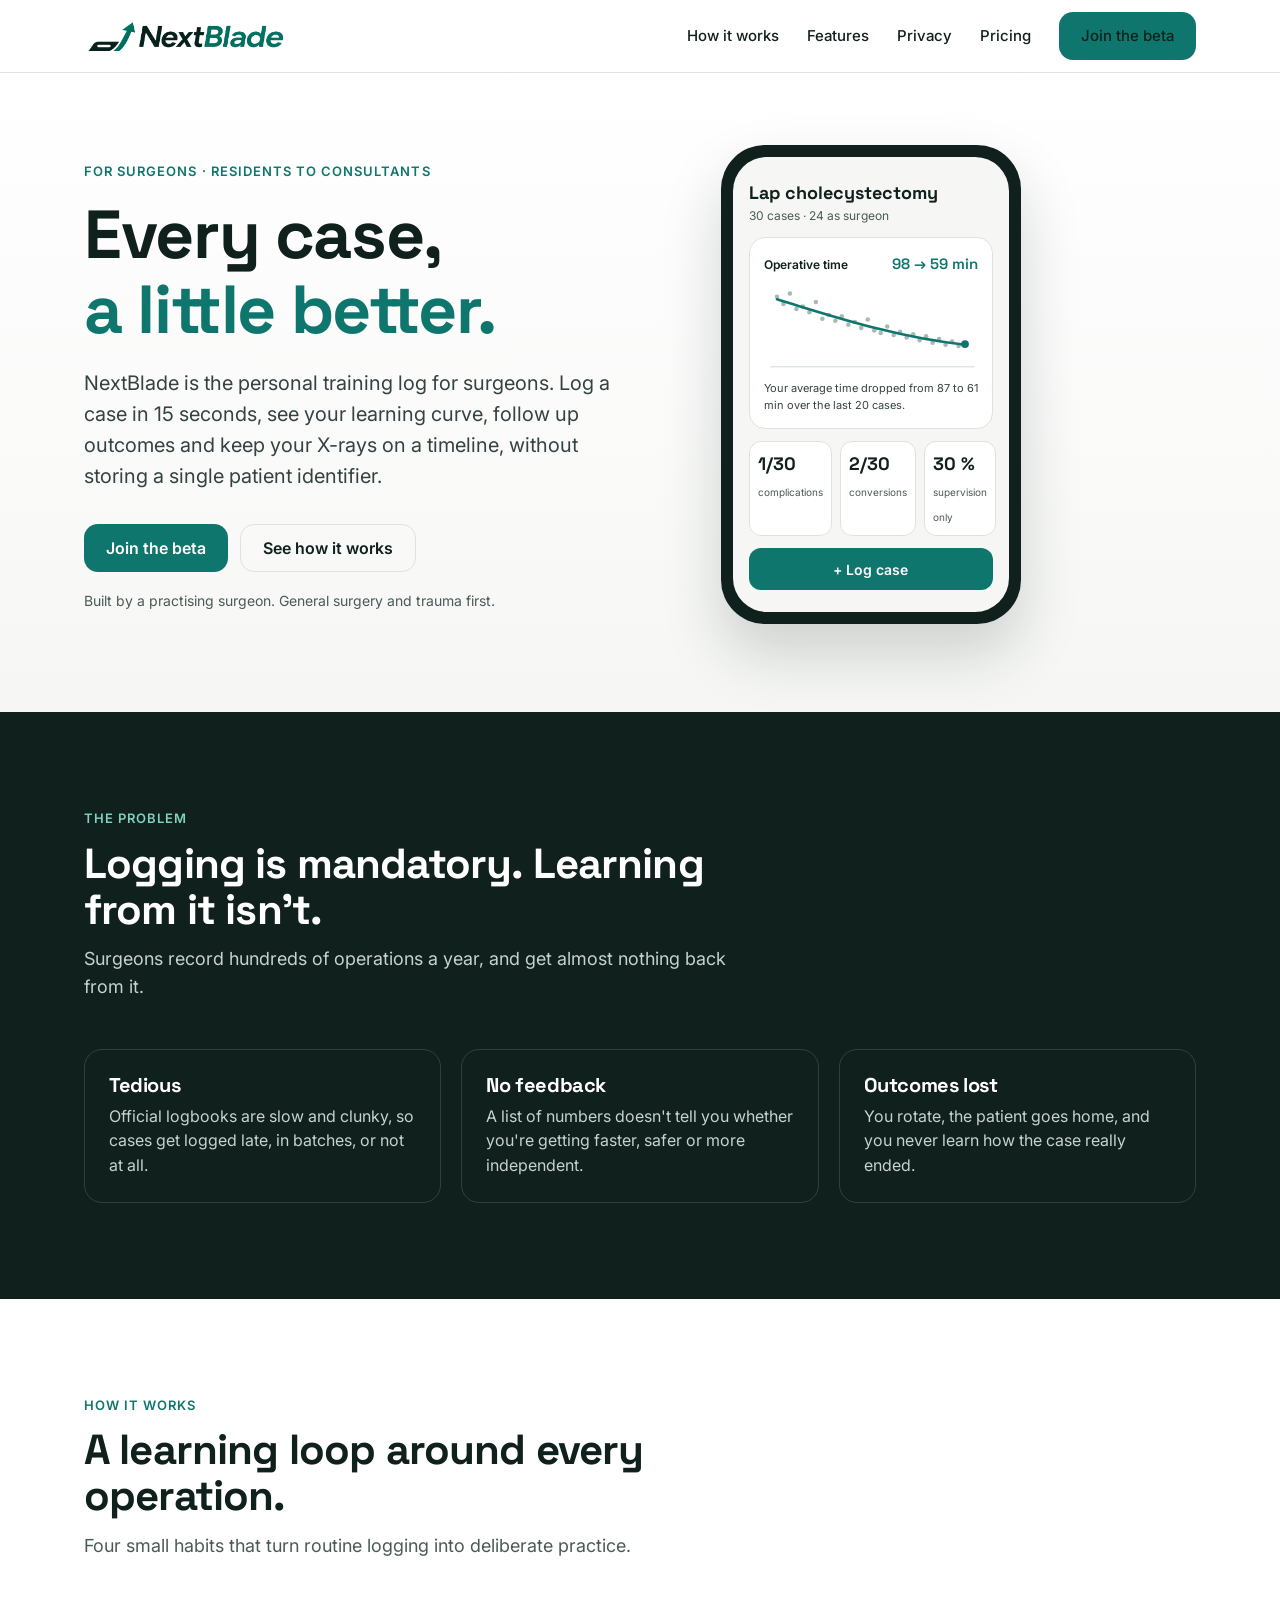
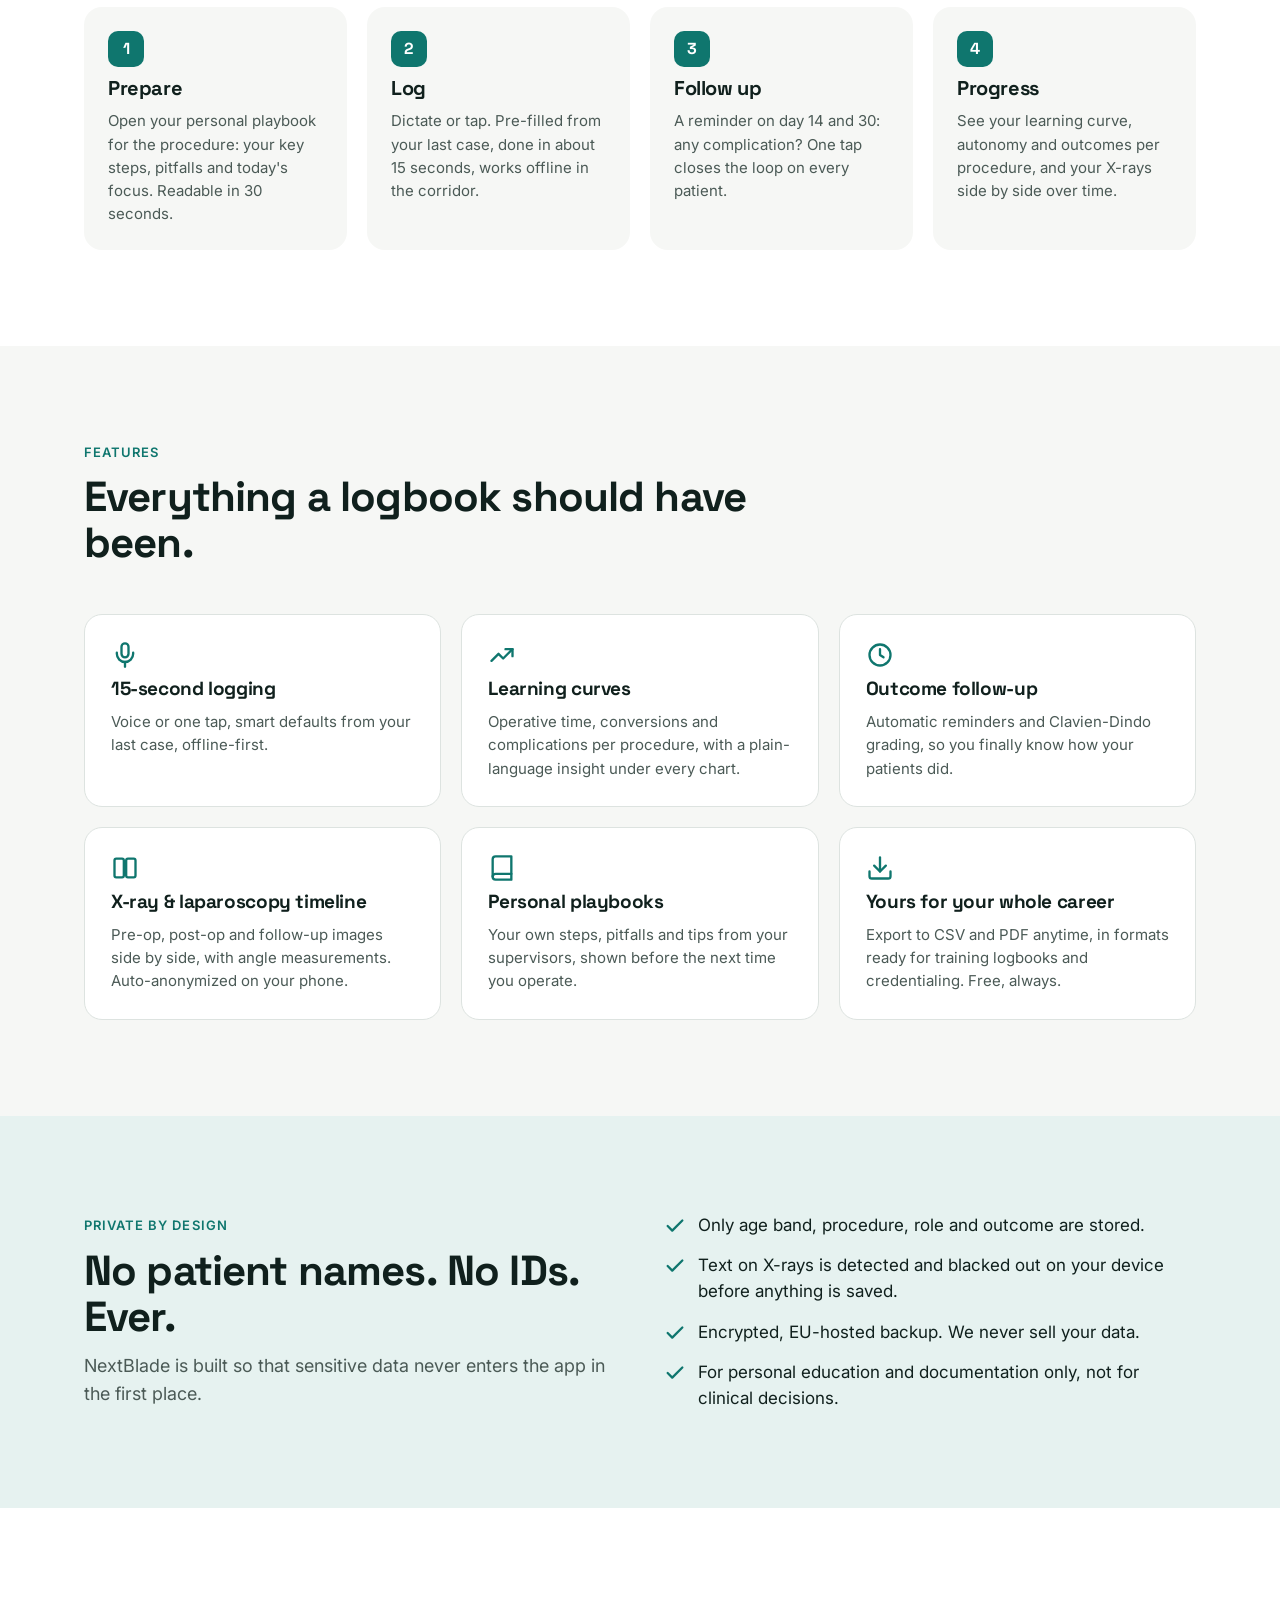
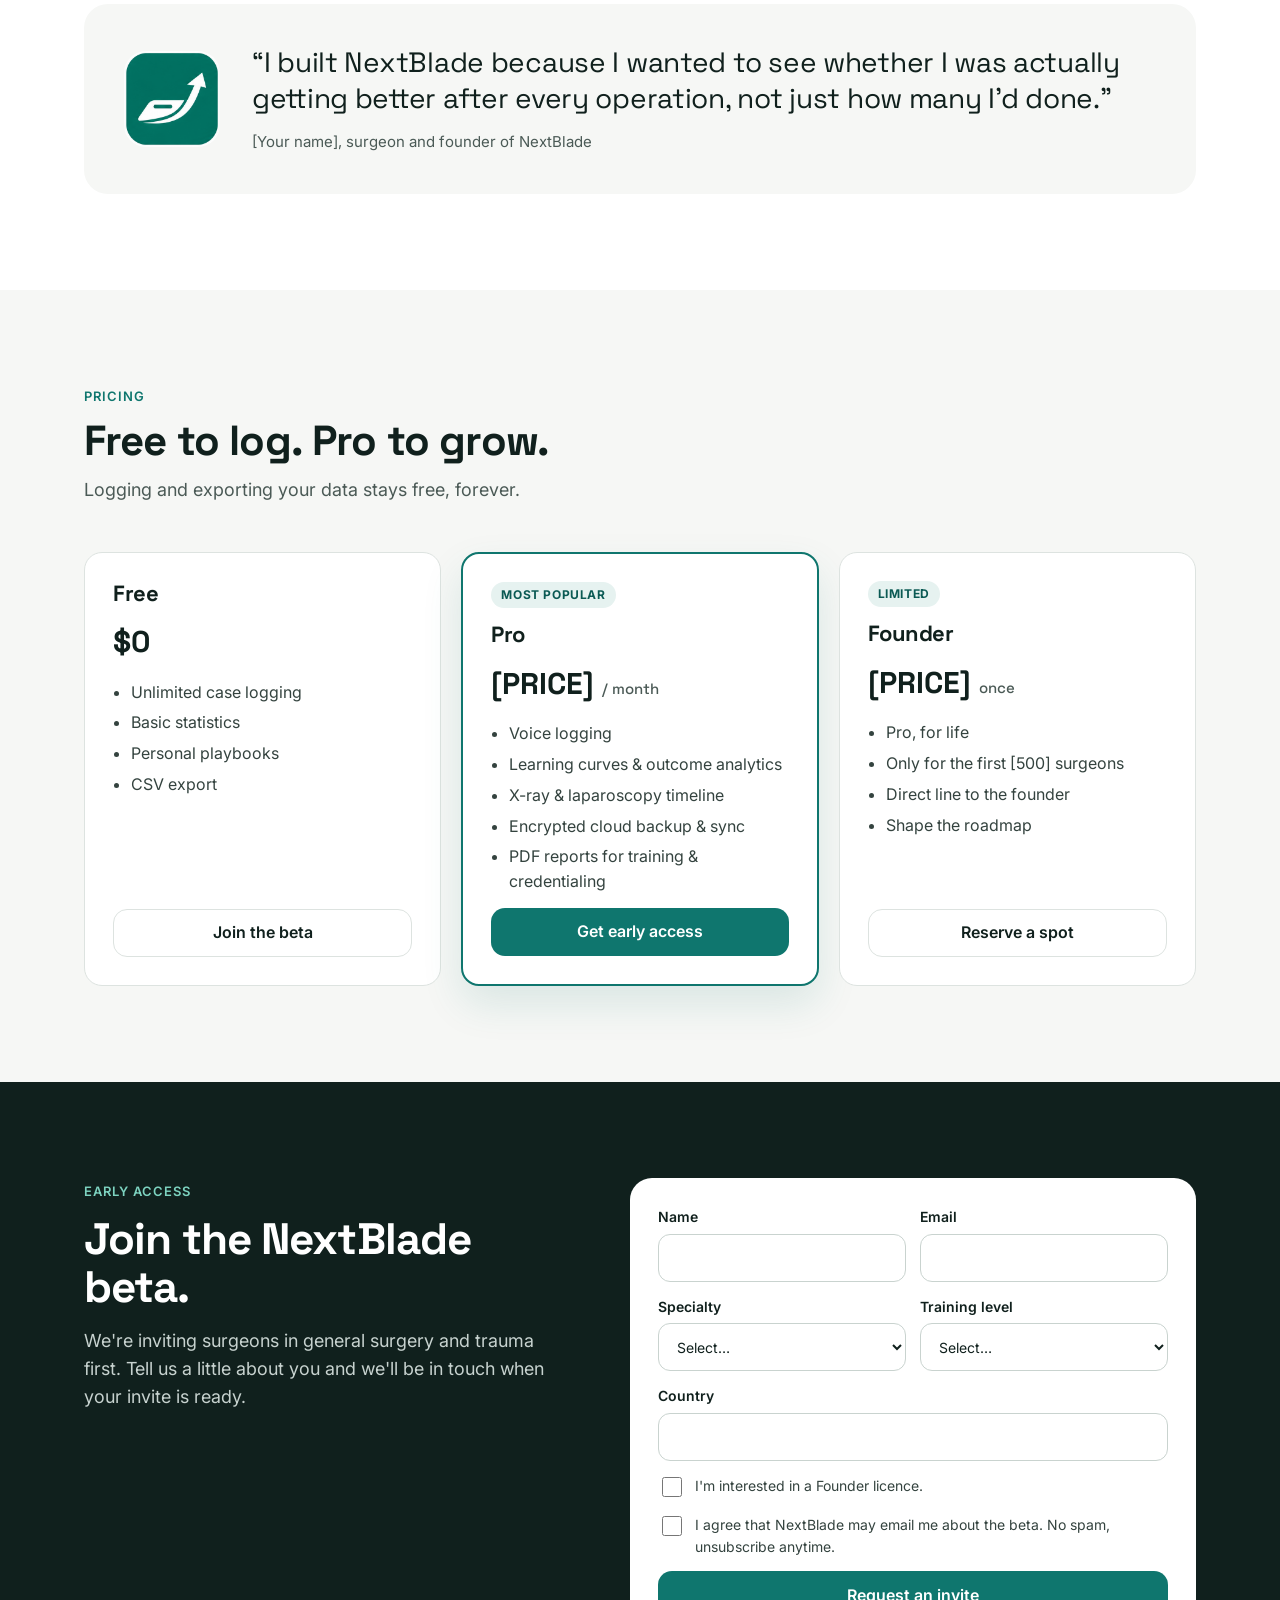
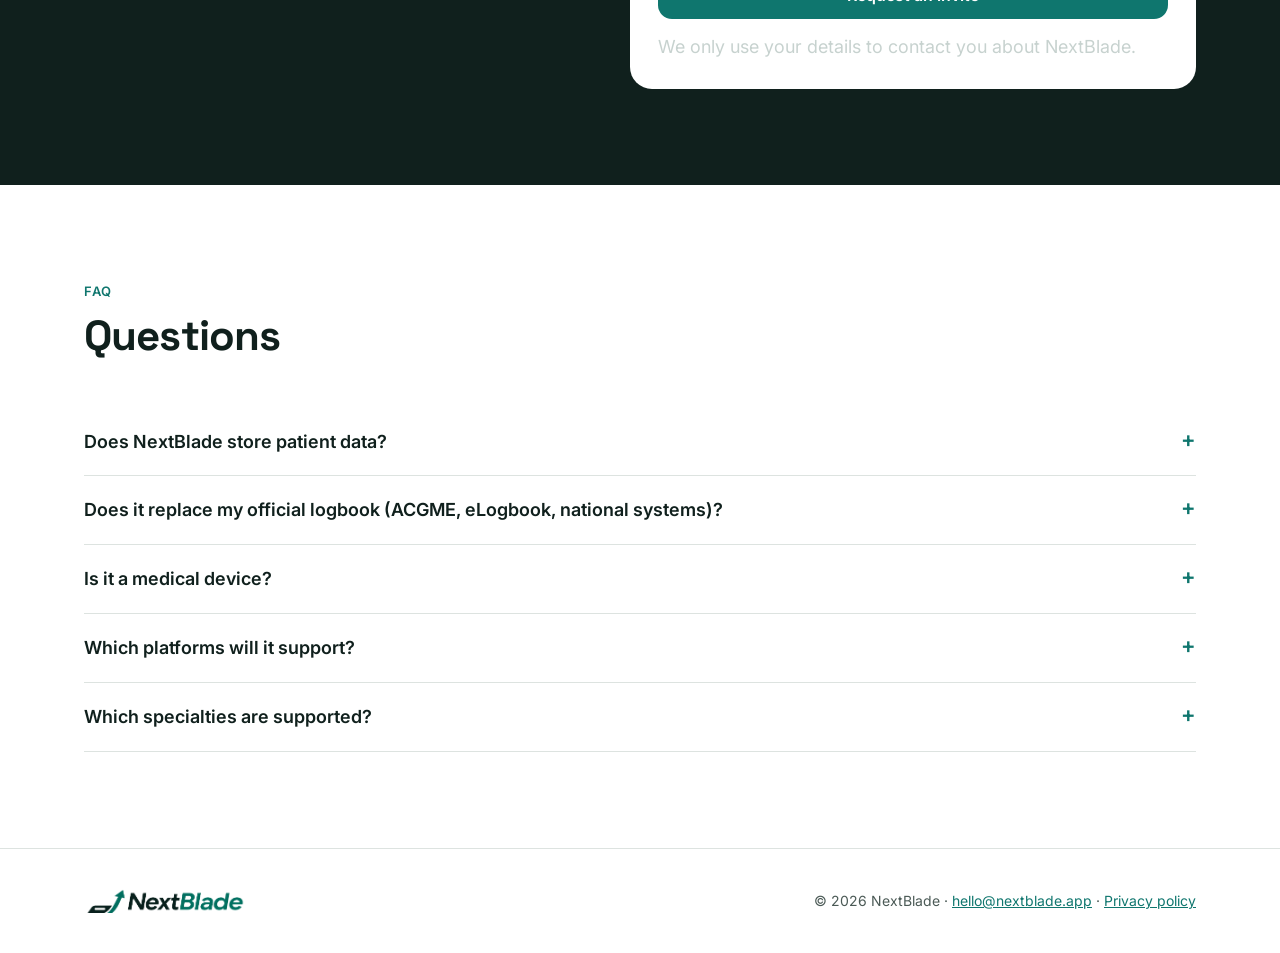
==== index.html @ 634a7862 "NextBlade website Co-Authored-By: Claude Opus 5.5 <noreply@anthropic.com> Claude-Session: https://cl" ====
<!doctype html>
<html lang="en">
<head>
<meta charset="utf-8">
<meta name="viewport" content="width=device-width, initial-scale=1">
<title>NextBlade – the personal training log for surgeons</title>
<meta name="description" content="Log a case in 15 seconds, watch your learning curve, track outcomes and X-rays. NextBlade is the personal training log for surgeons. Every case, a little better.">
<link rel="icon" type="image/png" href="assets/favicon.png">
<link rel="apple-touch-icon" href="assets/icon.png">
<meta property="og:title" content="NextBlade – every case, a little better">
<meta property="og:description" content="The personal training log for surgeons: 15-second logging, learning curves, outcomes and X-ray timelines.">
<meta property="og:image" content="assets/icon.png">
<link rel="preconnect" href="https://fonts.googleapis.com">
<link href="https://fonts.googleapis.com/css2?family=Inter:wght@400;500;600;700&family=Space+Grotesk:wght@500;600;700&display=swap" rel="stylesheet">
<style>
:root{
  --teal:#0F766E; --teal-dark:#0B5A54; --ink:#10201D; --muted:#4B5A56; --mint:#E6F2F0;
  --paper:#F6F7F5; --line:#DDE3E0; --white:#FFFFFF;
  --radius:18px; --max:1160px;
}
*{box-sizing:border-box}
html{scroll-behavior:smooth}
body{margin:0;font-family:Inter,system-ui,sans-serif;color:var(--ink);background:var(--white);line-height:1.55;-webkit-font-smoothing:antialiased}
h1,h2,h3{font-family:'Space Grotesk',Inter,sans-serif;letter-spacing:-0.02em;line-height:1.1;margin:0}
p{margin:0}
a{color:var(--teal)}a:hover{color:var(--teal-dark)}
.wrap{max-width:var(--max);margin:0 auto;padding:0 24px}
.btn{display:inline-flex;align-items:center;justify-content:center;gap:8px;min-height:48px;padding:0 22px;border-radius:14px;font-weight:600;font-size:16px;text-decoration:none;border:none;cursor:pointer;font-family:inherit}
.btn-primary{background:var(--teal);color:#fff}.btn-primary:hover{background:var(--teal-dark);color:#fff}
.btn-ghost{background:transparent;color:var(--ink);border:1.5px solid var(--line)}.btn-ghost:hover{border-color:var(--teal);color:var(--teal)}
.eyebrow{font-size:13px;font-weight:600;letter-spacing:.08em;text-transform:uppercase;color:var(--teal)}
section{padding:96px 0}
.section-head{max-width:680px;margin-bottom:48px;display:flex;flex-direction:column;gap:12px}
.section-head h2{font-size:clamp(30px,4vw,42px)}
.section-head p{font-size:18px;color:var(--muted)}

/* nav */
header{position:sticky;top:0;z-index:10;background:rgba(255,255,255,.92);backdrop-filter:blur(10px);border-bottom:1px solid var(--line)}
.nav{display:flex;align-items:center;justify-content:space-between;height:72px;gap:16px}
.nav img{height:30px;width:auto;display:block}
.nav-links{display:flex;align-items:center;gap:28px}
.nav-links a{color:var(--ink);text-decoration:none;font-weight:500;font-size:15px}
.nav-links a:hover{color:var(--teal)}
@media (max-width:820px){.nav-links a:not(.btn){display:none}}

/* hero */
.hero{padding:72px 0 88px;background:linear-gradient(180deg,var(--white),var(--paper))}
.hero-grid{display:grid;grid-template-columns:1.1fr .9fr;gap:56px;align-items:center}
.hero h1{font-size:clamp(42px,6vw,68px);margin:16px 0 20px}
.hero h1 span{color:var(--teal)}
.hero .lead{font-size:20px;color:#34433F;max-width:560px}
.hero-ctas{display:flex;gap:12px;flex-wrap:wrap;margin-top:32px}
.hero-note{margin-top:18px;font-size:14px;color:var(--muted)}
@media (max-width:900px){.hero-grid{grid-template-columns:1fr}.phone{margin:0 auto}}

.phone{width:300px;border-radius:44px;background:var(--ink);padding:12px;box-shadow:0 30px 60px rgba(16,32,29,.18)}
.screen{border-radius:34px;background:var(--paper);padding:22px 16px;display:flex;flex-direction:column;gap:12px;overflow:hidden}
.card{background:#fff;border:1px solid var(--line);border-radius:16px;padding:14px}
.screen .title{font-family:'Space Grotesk',Inter,sans-serif;font-weight:700;font-size:18px}
.screen .sub{font-size:12px;color:var(--muted)}
.kpis{display:grid;grid-template-columns:repeat(3,1fr);gap:8px}
.kpi{background:#fff;border:1px solid var(--line);border-radius:12px;padding:8px}
.kpi b{font-family:'Space Grotesk',Inter,sans-serif;font-size:18px;display:block}
.kpi span{font-size:10px;color:var(--muted)}
.fake-btn{background:var(--teal);color:#fff;border-radius:12px;height:42px;display:flex;align-items:center;justify-content:center;font-weight:600;font-size:14px}

/* problem */
.problem{background:var(--ink);color:#fff}
.problem .section-head p{color:#C7D2CF}
.problem .eyebrow{color:#7DD3C0}
.pains{display:grid;grid-template-columns:repeat(3,1fr);gap:20px}
.pain{border:1px solid rgba(255,255,255,.14);border-radius:var(--radius);padding:24px}
.pain h3{font-size:20px;margin-bottom:8px}
.pain p{color:#C7D2CF}
@media (max-width:820px){.pains{grid-template-columns:1fr}}

/* steps */
.steps{display:grid;grid-template-columns:repeat(4,1fr);gap:20px;counter-reset:step}
.step{background:var(--paper);border-radius:var(--radius);padding:24px;display:flex;flex-direction:column;gap:10px}
.step .num{width:36px;height:36px;border-radius:10px;background:var(--teal);color:#fff;display:flex;align-items:center;justify-content:center;font-weight:700;font-family:'Space Grotesk',Inter,sans-serif}
.step h3{font-size:20px}
.step p{color:var(--muted);font-size:15px}
@media (max-width:960px){.steps{grid-template-columns:repeat(2,1fr)}}
@media (max-width:560px){.steps{grid-template-columns:1fr}}

/* features */
.features{display:grid;grid-template-columns:repeat(3,1fr);gap:20px}
.feature{border:1px solid var(--line);border-radius:var(--radius);padding:26px;display:flex;flex-direction:column;gap:10px;background:#fff}
.feature svg{width:28px;height:28px}
.feature h3{font-size:19px}
.feature p{color:var(--muted);font-size:15px}
@media (max-width:960px){.features{grid-template-columns:repeat(2,1fr)}}
@media (max-width:560px){.features{grid-template-columns:1fr}}

/* privacy */
.privacy{background:var(--mint)}
.privacy-grid{display:grid;grid-template-columns:1fr 1fr;gap:48px;align-items:center}
.privacy ul{list-style:none;padding:0;margin:0;display:flex;flex-direction:column;gap:14px}
.privacy li{display:flex;gap:12px;align-items:flex-start;font-size:17px}
.privacy li svg{flex-shrink:0;margin-top:3px}
@media (max-width:820px){.privacy-grid{grid-template-columns:1fr}}

/* founder */
.founder{display:grid;grid-template-columns:auto 1fr;gap:32px;align-items:center;background:var(--paper);border-radius:24px;padding:40px}
.founder img{width:96px;height:96px;border-radius:22px}
.founder blockquote{margin:0;font-family:'Space Grotesk',Inter,sans-serif;font-size:clamp(22px,2.6vw,28px);line-height:1.3;letter-spacing:-0.01em}
.founder cite{display:block;margin-top:14px;font-style:normal;color:var(--muted);font-size:15px}
@media (max-width:640px){.founder{grid-template-columns:1fr;padding:28px}}

/* pricing */
.plans{display:grid;grid-template-columns:repeat(3,1fr);gap:20px;align-items:stretch}
.plan{border:1px solid var(--line);border-radius:var(--radius);padding:28px;display:flex;flex-direction:column;gap:14px;background:#fff}
.plan.highlight{border:2px solid var(--teal);box-shadow:0 18px 40px rgba(15,118,110,.12)}
.plan h3{font-size:22px}
.plan .price{font-family:'Space Grotesk',Inter,sans-serif;font-size:30px;font-weight:700}
.plan ul{margin:0;padding-left:18px;color:#34433F;display:flex;flex-direction:column;gap:6px;flex:1}
.badge{align-self:flex-start;background:var(--mint);color:var(--teal-dark);font-size:12px;font-weight:700;padding:4px 10px;border-radius:999px;text-transform:uppercase;letter-spacing:.05em}
@media (max-width:900px){.plans{grid-template-columns:1fr}}

/* beta form */
.beta{background:var(--ink);color:#fff}
.beta-grid{display:grid;grid-template-columns:1fr 1fr;gap:56px;align-items:start}
.beta h2{font-size:clamp(32px,4vw,44px);margin:12px 0 16px}
.beta p{color:#C7D2CF;font-size:18px}
.beta .eyebrow{color:#7DD3C0}
form{background:#fff;color:var(--ink);border-radius:22px;padding:28px;display:grid;gap:14px}
label{font-size:14px;font-weight:600;display:flex;flex-direction:column;gap:6px}
input,select{height:48px;border-radius:12px;border:1px solid #C9D3CF;padding:0 14px;font:inherit;font-weight:400;color:var(--ink);background:#fff}
input:focus,select:focus{outline:2px solid var(--teal);outline-offset:1px}
.check{flex-direction:row;align-items:flex-start;gap:10px;font-weight:400;font-size:14px;color:#34433F}
.check input{height:20px;width:20px;margin-top:2px;flex-shrink:0}
.form-row{display:grid;grid-template-columns:1fr 1fr;gap:14px}
.form-note{font-size:12px;color:var(--muted)}
.thanks{display:none;background:var(--mint);color:var(--teal-dark);border-radius:12px;padding:14px;font-weight:600}
@media (max-width:820px){.beta-grid,.form-row{grid-template-columns:1fr}}

/* faq */
details{border-bottom:1px solid var(--line);padding:20px 0}
summary{cursor:pointer;font-weight:600;font-size:18px;list-style:none;display:flex;justify-content:space-between;gap:16px}
summary::after{content:"+";color:var(--teal);font-size:22px;line-height:1}
details[open] summary::after{content:"–"}
details p{margin-top:10px;color:#34433F;max-width:760px}

footer{border-top:1px solid var(--line);padding:40px 0;font-size:14px;color:var(--muted)}
.foot{display:flex;justify-content:space-between;gap:16px;flex-wrap:wrap;align-items:center}
.foot img{height:24px;width:auto}
</style>
</head>
<body>

<header>
  <div class="wrap nav">
    <a href="#top" aria-label="NextBlade home"><img src="assets/logo-mark.png" alt="NextBlade"></a>
    <nav class="nav-links" aria-label="Main">
      <a href="#how">How it works</a>
      <a href="#features">Features</a>
      <a href="#privacy">Privacy</a>
      <a href="#pricing">Pricing</a>
      <a class="btn btn-primary" href="#beta">Join the beta</a>
    </nav>
  </div>
</header>

<main id="top">

<section class="hero">
  <div class="wrap hero-grid">
    <div>
      <span class="eyebrow">For surgeons · Residents to consultants</span>
      <h1>Every case,<br><span>a little better.</span></h1>
      <p class="lead">NextBlade is the personal training log for surgeons. Log a case in 15 seconds, see your learning curve, follow up outcomes and keep your X-rays on a timeline, without storing a single patient identifier.</p>
      <div class="hero-ctas">
        <a class="btn btn-primary" href="#beta">Join the beta</a>
        <a class="btn btn-ghost" href="#how">See how it works</a>
      </div>
      <p class="hero-note">Built by a practising surgeon. General surgery and trauma first.</p>
    </div>

    <div class="phone" role="img" aria-label="NextBlade app screen showing a learning curve for laparoscopic cholecystectomy">
      <div class="screen">
        <div>
          <div class="title">Lap cholecystectomy</div>
          <div class="sub">30 cases · 24 as surgeon</div>
        </div>
        <div class="card">
          <div style="display:flex;justify-content:space-between;align-items:baseline;font-size:12px;font-weight:600">
            <span>Operative time</span><span style="font-family:'Space Grotesk',Inter,sans-serif;color:var(--teal);font-size:15px">98 → 59 min</span>
          </div>
          <svg viewBox="0 0 330 150" width="100%" aria-hidden="true">
            <line x1="10" y1="140" x2="325" y2="140" stroke="#B9C4C0"></line>
            <g fill="#A9BAB5"><circle cx="20" cy="32" r="3.5"/><circle cx="30" cy="43" r="3.5"/><circle cx="40" cy="27" r="3.5"/><circle cx="50" cy="51" r="3.5"/><circle cx="60" cy="47" r="3.5"/><circle cx="70" cy="56" r="3.5"/><circle cx="80" cy="40" r="3.5"/><circle cx="90" cy="66" r="3.5"/><circle cx="100" cy="60" r="3.5"/><circle cx="110" cy="69" r="3.5"/><circle cx="120" cy="62" r="3.5"/><circle cx="130" cy="75" r="3.5"/><circle cx="140" cy="71" r="3.5"/><circle cx="150" cy="80" r="3.5"/><circle cx="160" cy="67" r="3.5"/><circle cx="170" cy="84" r="3.5"/><circle cx="180" cy="88" r="3.5"/><circle cx="190" cy="78" r="3.5"/><circle cx="200" cy="91" r="3.5"/><circle cx="210" cy="86" r="3.5"/><circle cx="220" cy="95" r="3.5"/><circle cx="230" cy="90" r="3.5"/><circle cx="240" cy="99" r="3.5"/><circle cx="250" cy="93" r="3.5"/><circle cx="260" cy="103" r="3.5"/><circle cx="270" cy="97" r="3.5"/><circle cx="280" cy="106" r="3.5"/><circle cx="290" cy="101" r="3.5"/><circle cx="300" cy="108" r="3.5"/></g>
            <path d="M20 36 C 100 60, 200 94, 310 106" fill="none" stroke="#0F766E" stroke-width="4" stroke-linecap="round"/>
            <circle cx="310" cy="105" r="6" fill="#0F766E"/>
          </svg>
          <div style="font-size:11px;color:#34433F">Your average time dropped from 87 to 61 min over the last 20 cases.</div>
        </div>
        <div class="kpis">
          <div class="kpi"><b>1/30</b><span>complications</span></div>
          <div class="kpi"><b>2/30</b><span>conversions</span></div>
          <div class="kpi"><b>30 %</b><span>supervision only</span></div>
        </div>
        <div class="fake-btn">+ Log case</div>
      </div>
    </div>
  </div>
</section>

<section class="problem">
  <div class="wrap">
    <div class="section-head">
      <span class="eyebrow">The problem</span>
      <h2>Logging is mandatory. Learning from it isn't.</h2>
      <p>Surgeons record hundreds of operations a year, and get almost nothing back from it.</p>
    </div>
    <div class="pains">
      <div class="pain"><h3>Tedious</h3><p>Official logbooks are slow and clunky, so cases get logged late, in batches, or not at all.</p></div>
      <div class="pain"><h3>No feedback</h3><p>A list of numbers doesn't tell you whether you're getting faster, safer or more independent.</p></div>
      <div class="pain"><h3>Outcomes lost</h3><p>You rotate, the patient goes home, and you never learn how the case really ended.</p></div>
    </div>
  </div>
</section>

<section id="how">
  <div class="wrap">
    <div class="section-head">
      <span class="eyebrow">How it works</span>
      <h2>A learning loop around every operation.</h2>
      <p>Four small habits that turn routine logging into deliberate practice.</p>
    </div>
    <div class="steps">
      <div class="step"><div class="num">1</div><h3>Prepare</h3><p>Open your personal playbook for the procedure: your key steps, pitfalls and today's focus. Readable in 30 seconds.</p></div>
      <div class="step"><div class="num">2</div><h3>Log</h3><p>Dictate or tap. Pre-filled from your last case, done in about 15 seconds, works offline in the corridor.</p></div>
      <div class="step"><div class="num">3</div><h3>Follow up</h3><p>A reminder on day 14 and 30: any complication? One tap closes the loop on every patient.</p></div>
      <div class="step"><div class="num">4</div><h3>Progress</h3><p>See your learning curve, autonomy and outcomes per procedure, and your X-rays side by side over time.</p></div>
    </div>
  </div>
</section>

<section id="features" style="background:var(--paper)">
  <div class="wrap">
    <div class="section-head">
      <span class="eyebrow">Features</span>
      <h2>Everything a logbook should have been.</h2>
    </div>
    <div class="features">
      <div class="feature">
        <svg viewBox="0 0 24 24" fill="none" stroke="#0F766E" stroke-width="2" stroke-linecap="round" stroke-linejoin="round" aria-hidden="true"><rect x="9" y="2" width="6" height="12" rx="3"/><path d="M5 10v1a7 7 0 0 0 14 0v-1"/><line x1="12" y1="18" x2="12" y2="22"/></svg>
        <h3>15-second logging</h3><p>Voice or one tap, smart defaults from your last case, offline-first.</p>
      </div>
      <div class="feature">
        <svg viewBox="0 0 24 24" fill="none" stroke="#0F766E" stroke-width="2" stroke-linecap="round" stroke-linejoin="round" aria-hidden="true"><polyline points="3 17 9 11 13 15 21 7"/><polyline points="15 7 21 7 21 13"/></svg>
        <h3>Learning curves</h3><p>Operative time, conversions and complications per procedure, with a plain-language insight under every chart.</p>
      </div>
      <div class="feature">
        <svg viewBox="0 0 24 24" fill="none" stroke="#0F766E" stroke-width="2" stroke-linecap="round" stroke-linejoin="round" aria-hidden="true"><circle cx="12" cy="12" r="9"/><polyline points="12 7 12 12 15 14"/></svg>
        <h3>Outcome follow-up</h3><p>Automatic reminders and Clavien-Dindo grading, so you finally know how your patients did.</p>
      </div>
      <div class="feature">
        <svg viewBox="0 0 24 24" fill="none" stroke="#0F766E" stroke-width="2" stroke-linecap="round" stroke-linejoin="round" aria-hidden="true"><rect x="3" y="4" width="8" height="16" rx="1.5"/><rect x="13" y="4" width="8" height="16" rx="1.5"/></svg>
        <h3>X-ray &amp; laparoscopy timeline</h3><p>Pre-op, post-op and follow-up images side by side, with angle measurements. Auto-anonymized on your phone.</p>
      </div>
      <div class="feature">
        <svg viewBox="0 0 24 24" fill="none" stroke="#0F766E" stroke-width="2" stroke-linecap="round" stroke-linejoin="round" aria-hidden="true"><path d="M4 19.5A2.5 2.5 0 0 1 6.5 17H20"/><path d="M6.5 2H20v20H6.5A2.5 2.5 0 0 1 4 19.5v-15A2.5 2.5 0 0 1 6.5 2z"/></svg>
        <h3>Personal playbooks</h3><p>Your own steps, pitfalls and tips from your supervisors, shown before the next time you operate.</p>
      </div>
      <div class="feature">
        <svg viewBox="0 0 24 24" fill="none" stroke="#0F766E" stroke-width="2" stroke-linecap="round" stroke-linejoin="round" aria-hidden="true"><path d="M21 15v4a2 2 0 0 1-2 2H5a2 2 0 0 1-2-2v-4"/><polyline points="7 10 12 15 17 10"/><line x1="12" y1="15" x2="12" y2="3"/></svg>
        <h3>Yours for your whole career</h3><p>Export to CSV and PDF anytime, in formats ready for training logbooks and credentialing. Free, always.</p>
      </div>
    </div>
  </div>
</section>

<section id="privacy" class="privacy">
  <div class="wrap privacy-grid">
    <div class="section-head" style="margin-bottom:0">
      <span class="eyebrow">Private by design</span>
      <h2>No patient names. No IDs. Ever.</h2>
      <p>NextBlade is built so that sensitive data never enters the app in the first place.</p>
    </div>
    <ul>
      <li><svg width="22" height="22" viewBox="0 0 24 24" fill="none" stroke="#0F766E" stroke-width="2.5" stroke-linecap="round" stroke-linejoin="round" aria-hidden="true"><polyline points="20 6 9 17 4 12"/></svg>Only age band, procedure, role and outcome are stored.</li>
      <li><svg width="22" height="22" viewBox="0 0 24 24" fill="none" stroke="#0F766E" stroke-width="2.5" stroke-linecap="round" stroke-linejoin="round" aria-hidden="true"><polyline points="20 6 9 17 4 12"/></svg>Text on X-rays is detected and blacked out on your device before anything is saved.</li>
      <li><svg width="22" height="22" viewBox="0 0 24 24" fill="none" stroke="#0F766E" stroke-width="2.5" stroke-linecap="round" stroke-linejoin="round" aria-hidden="true"><polyline points="20 6 9 17 4 12"/></svg>Encrypted, EU-hosted backup. We never sell your data.</li>
      <li><svg width="22" height="22" viewBox="0 0 24 24" fill="none" stroke="#0F766E" stroke-width="2.5" stroke-linecap="round" stroke-linejoin="round" aria-hidden="true"><polyline points="20 6 9 17 4 12"/></svg>For personal education and documentation only, not for clinical decisions.</li>
    </ul>
  </div>
</section>

<section>
  <div class="wrap">
    <div class="founder">
      <img src="assets/icon.png" alt="">
      <div>
        <blockquote>“I built NextBlade because I wanted to see whether I was actually getting better after every operation, not just how many I'd done.”</blockquote>
        <cite>[Your name], surgeon and founder of NextBlade</cite>
      </div>
    </div>
  </div>
</section>

<section id="pricing" style="background:var(--paper)">
  <div class="wrap">
    <div class="section-head">
      <span class="eyebrow">Pricing</span>
      <h2>Free to log. Pro to grow.</h2>
      <p>Logging and exporting your data stays free, forever.</p>
    </div>
    <div class="plans">
      <div class="plan">
        <h3>Free</h3>
        <div class="price">$0</div>
        <ul><li>Unlimited case logging</li><li>Basic statistics</li><li>Personal playbooks</li><li>CSV export</li></ul>
        <a class="btn btn-ghost" href="#beta">Join the beta</a>
      </div>
      <div class="plan highlight">
        <span class="badge">Most popular</span>
        <h3>Pro</h3>
        <div class="price">[PRICE] <span style="font-size:15px;font-weight:500;color:var(--muted)">/ month</span></div>
        <ul><li>Voice logging</li><li>Learning curves &amp; outcome analytics</li><li>X-ray &amp; laparoscopy timeline</li><li>Encrypted cloud backup &amp; sync</li><li>PDF reports for training &amp; credentialing</li></ul>
        <a class="btn btn-primary" href="#beta">Get early access</a>
      </div>
      <div class="plan">
        <span class="badge">Limited</span>
        <h3>Founder</h3>
        <div class="price">[PRICE] <span style="font-size:15px;font-weight:500;color:var(--muted)">once</span></div>
        <ul><li>Pro, for life</li><li>Only for the first [500] surgeons</li><li>Direct line to the founder</li><li>Shape the roadmap</li></ul>
        <a class="btn btn-ghost" href="#beta">Reserve a spot</a>
      </div>
    </div>
  </div>
</section>

<section id="beta" class="beta">
  <div class="wrap beta-grid">
    <div>
      <span class="eyebrow">Early access</span>
      <h2>Join the NextBlade beta.</h2>
      <p>We're inviting surgeons in general surgery and trauma first. Tell us a little about you and we'll be in touch when your invite is ready.</p>
    </div>
    <!-- Replace YOUR_FORM_ID with your Formspree (or other form service) ID -->
    <form id="beta-form" action="https://formspree.io/f/YOUR_FORM_ID" method="POST">
      <div class="form-row">
        <label>Name<input name="name" type="text" autocomplete="name" required></label>
        <label>Email<input name="email" type="email" autocomplete="email" required></label>
      </div>
      <div class="form-row">
        <label>Specialty
          <select name="specialty" required>
            <option value="">Select…</option>
            <option>General surgery</option>
            <option>Trauma / orthopaedics</option>
            <option>Other surgical specialty</option>
          </select>
        </label>
        <label>Training level
          <select name="level" required>
            <option value="">Select…</option>
            <option>Medical student</option>
            <option>Resident / trainee</option>
            <option>Fellow</option>
            <option>Consultant / attending</option>
          </select>
        </label>
      </div>
      <label>Country<input name="country" type="text" autocomplete="country-name" required></label>
      <label class="check"><input type="checkbox" name="founder" value="yes">I'm interested in a Founder licence.</label>
      <label class="check"><input type="checkbox" name="consent" required>I agree that NextBlade may email me about the beta. No spam, unsubscribe anytime.</label>
      <button class="btn btn-primary" type="submit">Request an invite</button>
      <div class="thanks" id="thanks" role="status">Thank you! You're on the list.</div>
      <p class="form-note">We only use your details to contact you about NextBlade.</p>
    </form>
  </div>
</section>

<section>
  <div class="wrap">
    <div class="section-head"><span class="eyebrow">FAQ</span><h2>Questions</h2></div>
    <details><summary>Does NextBlade store patient data?</summary><p>No. The app is designed to work without names, birth dates, record numbers or any other identifier. Images are anonymized on your phone before they are saved.</p></details>
    <details><summary>Does it replace my official logbook (ACGME, eLogbook, national systems)?</summary><p>No, it works alongside them. NextBlade is your personal training companion; you can export your cases in formats that make filling in official logbooks faster.</p></details>
    <details><summary>Is it a medical device?</summary><p>No. NextBlade is for personal education and documentation. It does not give clinical recommendations or assess images.</p></details>
    <details><summary>Which platforms will it support?</summary><p>iPhone and Android, with the beta starting on [PLATFORM / DATE].</p></details>
    <details><summary>Which specialties are supported?</summary><p>General surgery and trauma/orthopaedics first, with more specialties added based on demand.</p></details>
  </div>
</section>

</main>

<footer>
  <div class="wrap foot">
    <img src="assets/logo-mark.png" alt="NextBlade">
    <span>© 2026 NextBlade · <a href="mailto:hello@nextblade.app">hello@nextblade.app</a> · <a href="#">Privacy policy</a></span>
  </div>
</footer>

<script>
  // Show a thank-you message when the form service accepts the submission (Formspree supports AJAX).
  (function () {
    var form = document.getElementById('beta-form');
    if (!form) return;
    form.addEventListener('submit', function (e) {
      if (form.action.indexOf('YOUR_FORM_ID') !== -1) { e.preventDefault(); document.getElementById('thanks').style.display = 'block'; return; }
      e.preventDefault();
      fetch(form.action, { method: 'POST', body: new FormData(form), headers: { 'Accept': 'application/json' } })
        .then(function (r) { if (r.ok) { form.reset(); document.getElementById('thanks').style.display = 'block'; } else { alert('Something went wrong. Please email hello@nextblade.app'); } })
        .catch(function () { alert('Something went wrong. Please email hello@nextblade.app'); });
    });
  })();
</script>
</body>
</html>
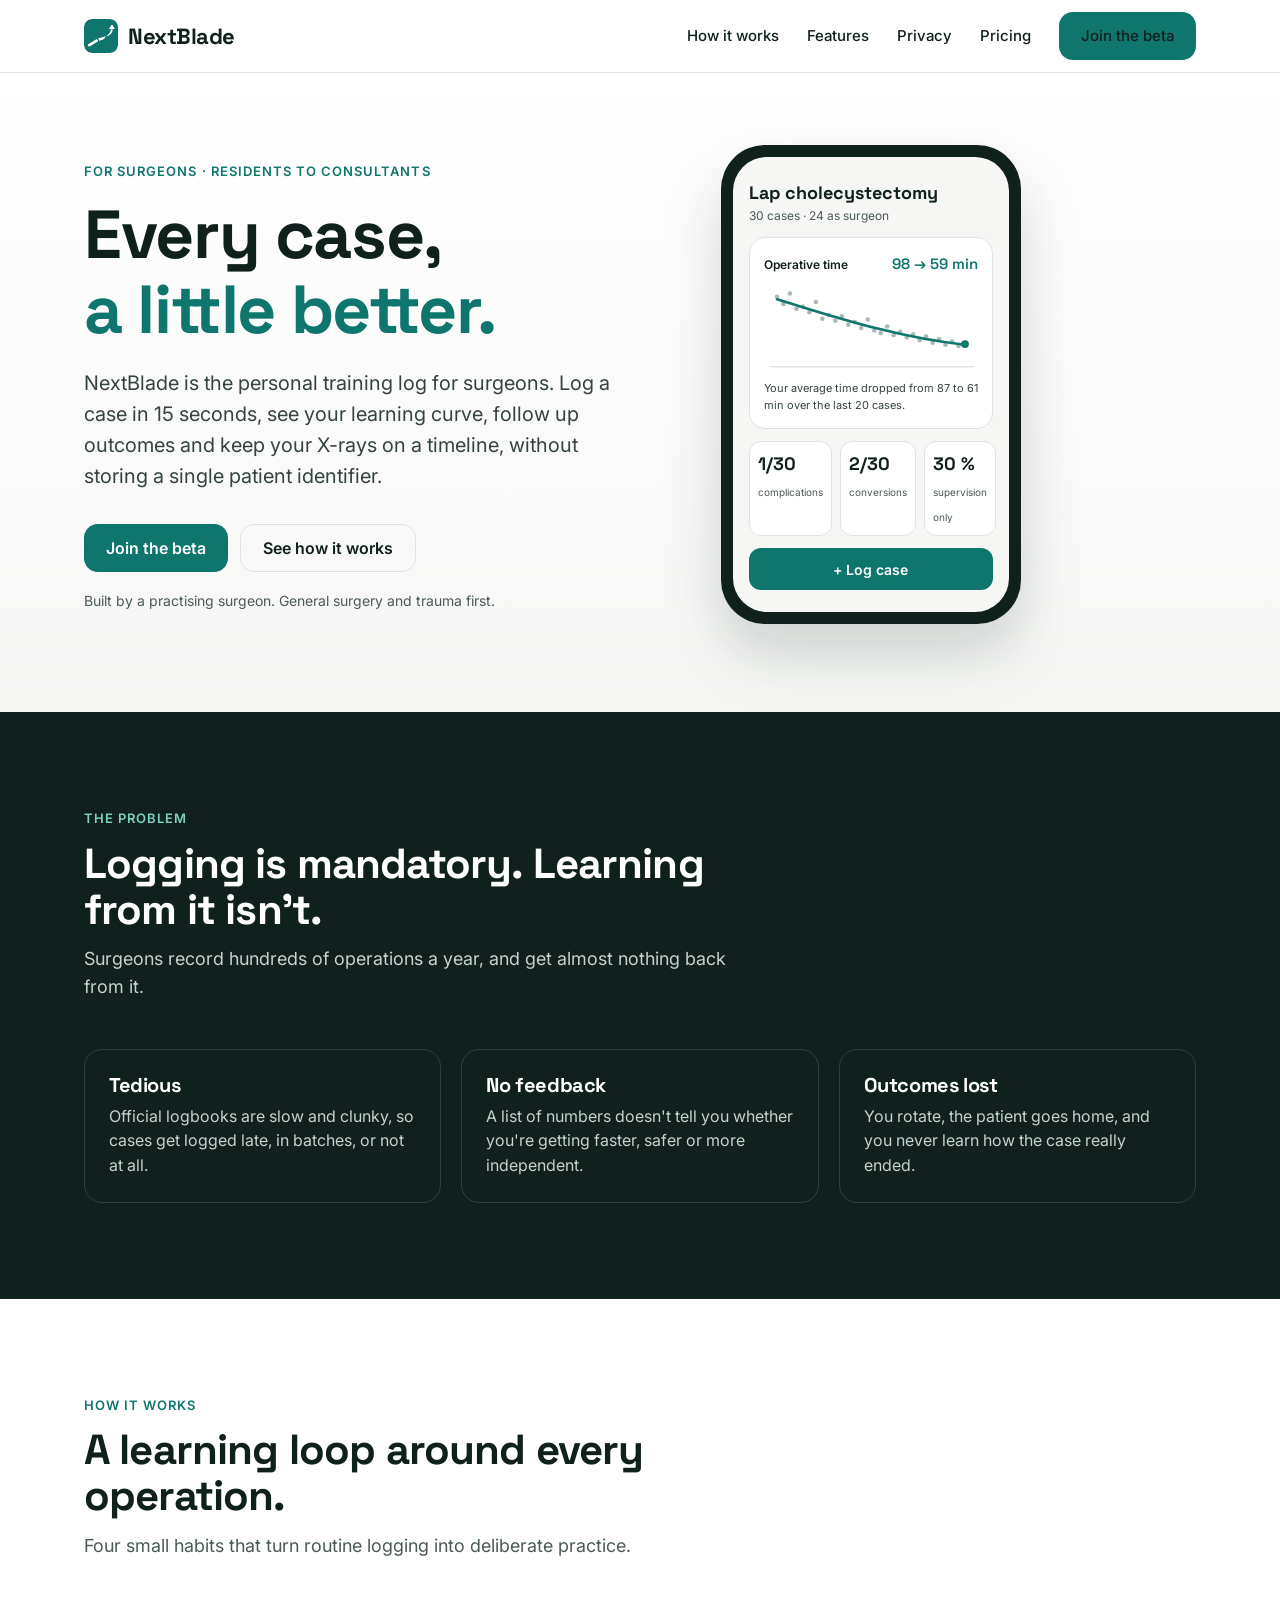
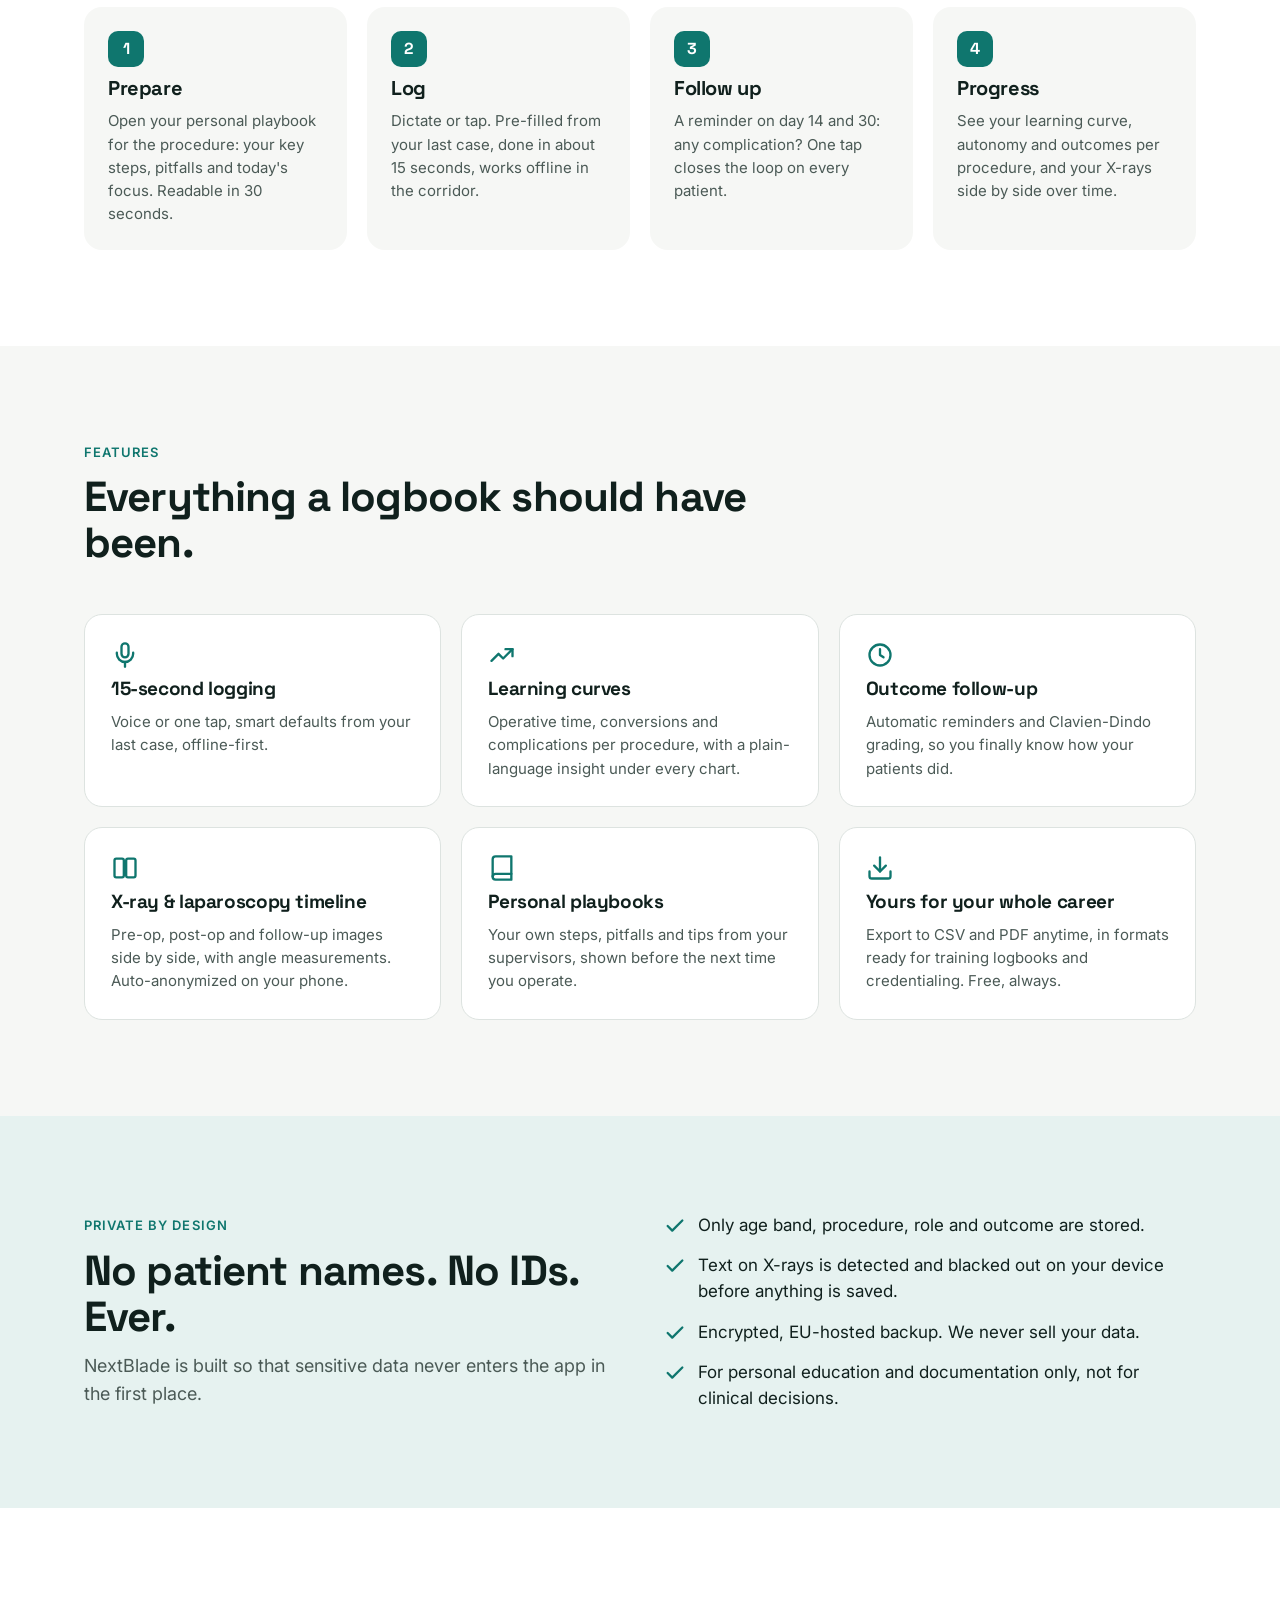
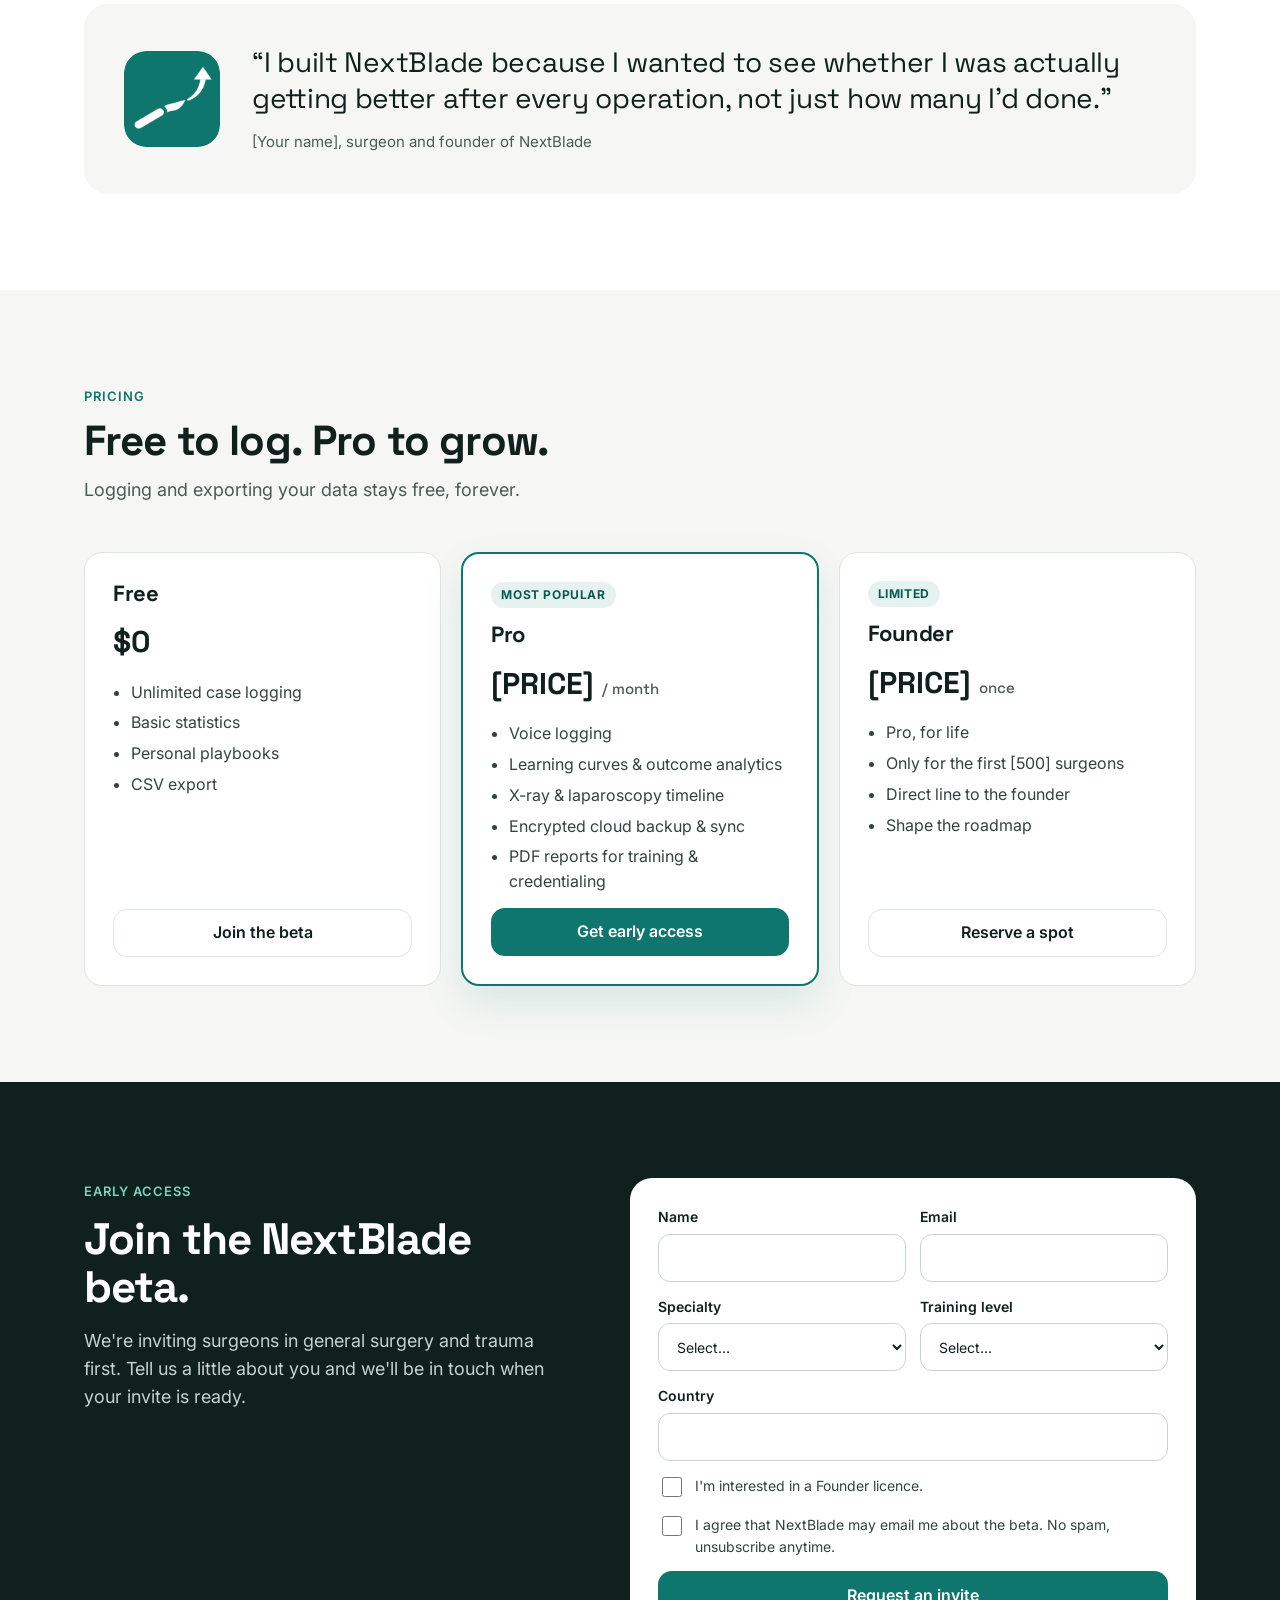
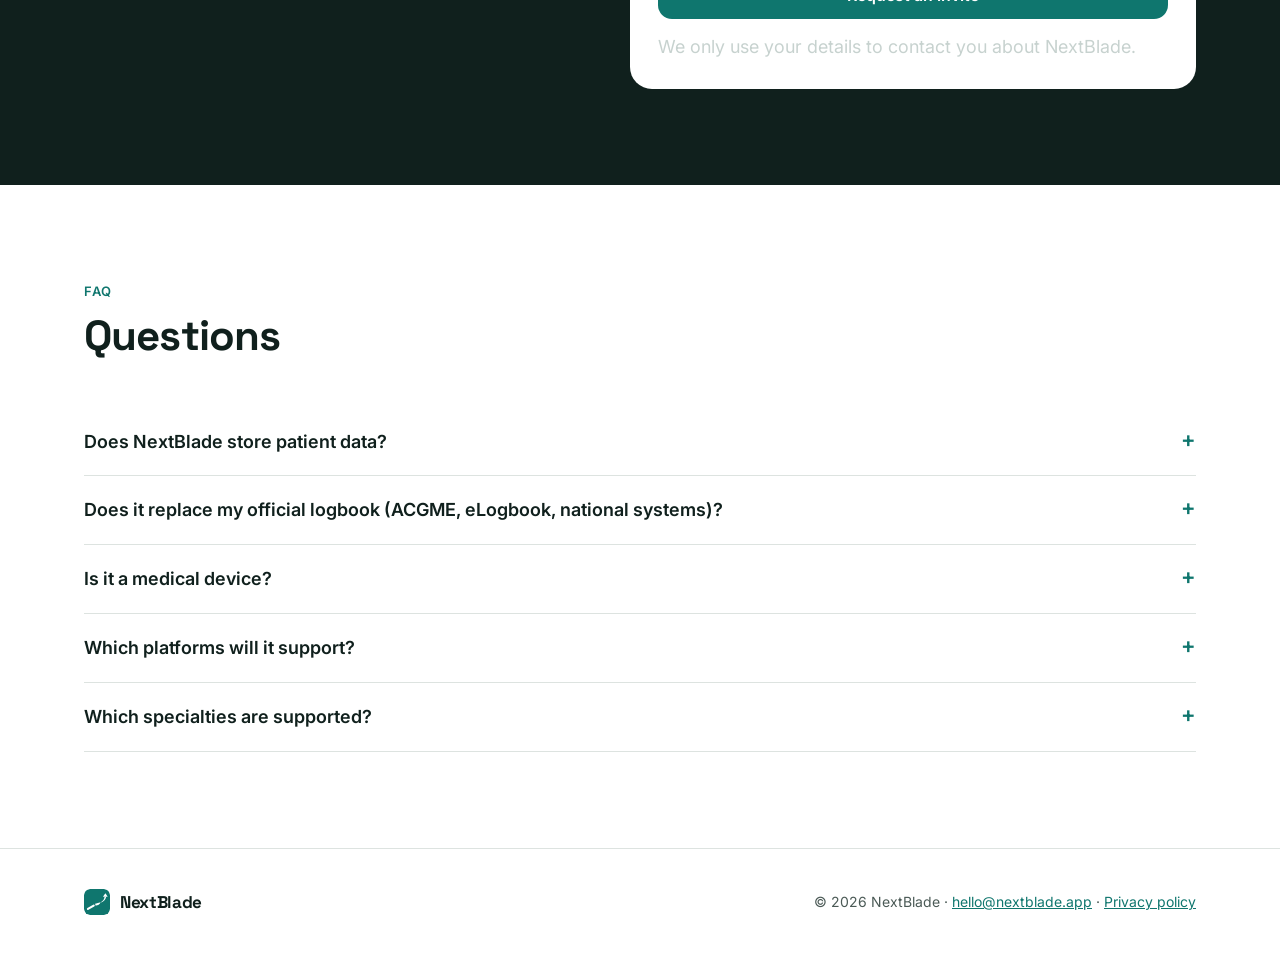
==== commit a859ee21: "New scalpel logo (vector) Co-Authored-By: Claude Opus 5.5 <noreply@anthropic.com> Claude-Session: ht" ====
--- a/index.html
+++ b/index.html
@@ -5,6 +5,7 @@
 <meta name="viewport" content="width=device-width, initial-scale=1">
 <title>NextBlade – the personal training log for surgeons</title>
 <meta name="description" content="Log a case in 15 seconds, watch your learning curve, track outcomes and X-rays. NextBlade is the personal training log for surgeons. Every case, a little better.">
+<link rel="icon" type="image/svg+xml" href="assets/icon.svg">
 <link rel="icon" type="image/png" href="assets/favicon.png">
 <link rel="apple-touch-icon" href="assets/icon.png">
 <meta property="og:title" content="NextBlade – every case, a little better">
@@ -37,7 +38,8 @@
 /* nav */
 header{position:sticky;top:0;z-index:10;background:rgba(255,255,255,.92);backdrop-filter:blur(10px);border-bottom:1px solid var(--line)}
 .nav{display:flex;align-items:center;justify-content:space-between;height:72px;gap:16px}
-.nav img{height:30px;width:auto;display:block}
+.brand{display:inline-flex;align-items:center;gap:10px;text-decoration:none;color:var(--ink);font-family:'Space Grotesk',Inter,sans-serif;font-weight:700;font-size:22px;letter-spacing:-0.02em}
+.brand img{height:34px;width:34px;display:block;border-radius:8px}
 .nav-links{display:flex;align-items:center;gap:28px}
 .nav-links a{color:var(--ink);text-decoration:none;font-weight:500;font-size:15px}
 .nav-links a:hover{color:var(--teal)}
@@ -143,14 +145,14 @@
 
 footer{border-top:1px solid var(--line);padding:40px 0;font-size:14px;color:var(--muted)}
 .foot{display:flex;justify-content:space-between;gap:16px;flex-wrap:wrap;align-items:center}
-.foot img{height:24px;width:auto}
+.foot .brand{font-size:17px}.foot .brand img{height:26px;width:26px;border-radius:6px}
 </style>
 </head>
 <body>
 
 <header>
   <div class="wrap nav">
-    <a href="#top" aria-label="NextBlade home"><img src="assets/logo-mark.png" alt="NextBlade"></a>
+    <a href="#top" class="brand" aria-label="NextBlade home"><img src="assets/icon.svg" alt=""><span>NextBlade</span></a>
     <nav class="nav-links" aria-label="Main">
       <a href="#how">How it works</a>
       <a href="#features">Features</a>
@@ -388,7 +390,7 @@
 
 <footer>
   <div class="wrap foot">
-    <img src="assets/logo-mark.png" alt="NextBlade">
+    <span class="brand"><img src="assets/icon.svg" alt=""><span>NextBlade</span></span>
     <span>© 2026 NextBlade · <a href="mailto:hello@nextblade.app">hello@nextblade.app</a> · <a href="#">Privacy policy</a></span>
   </div>
 </footer>
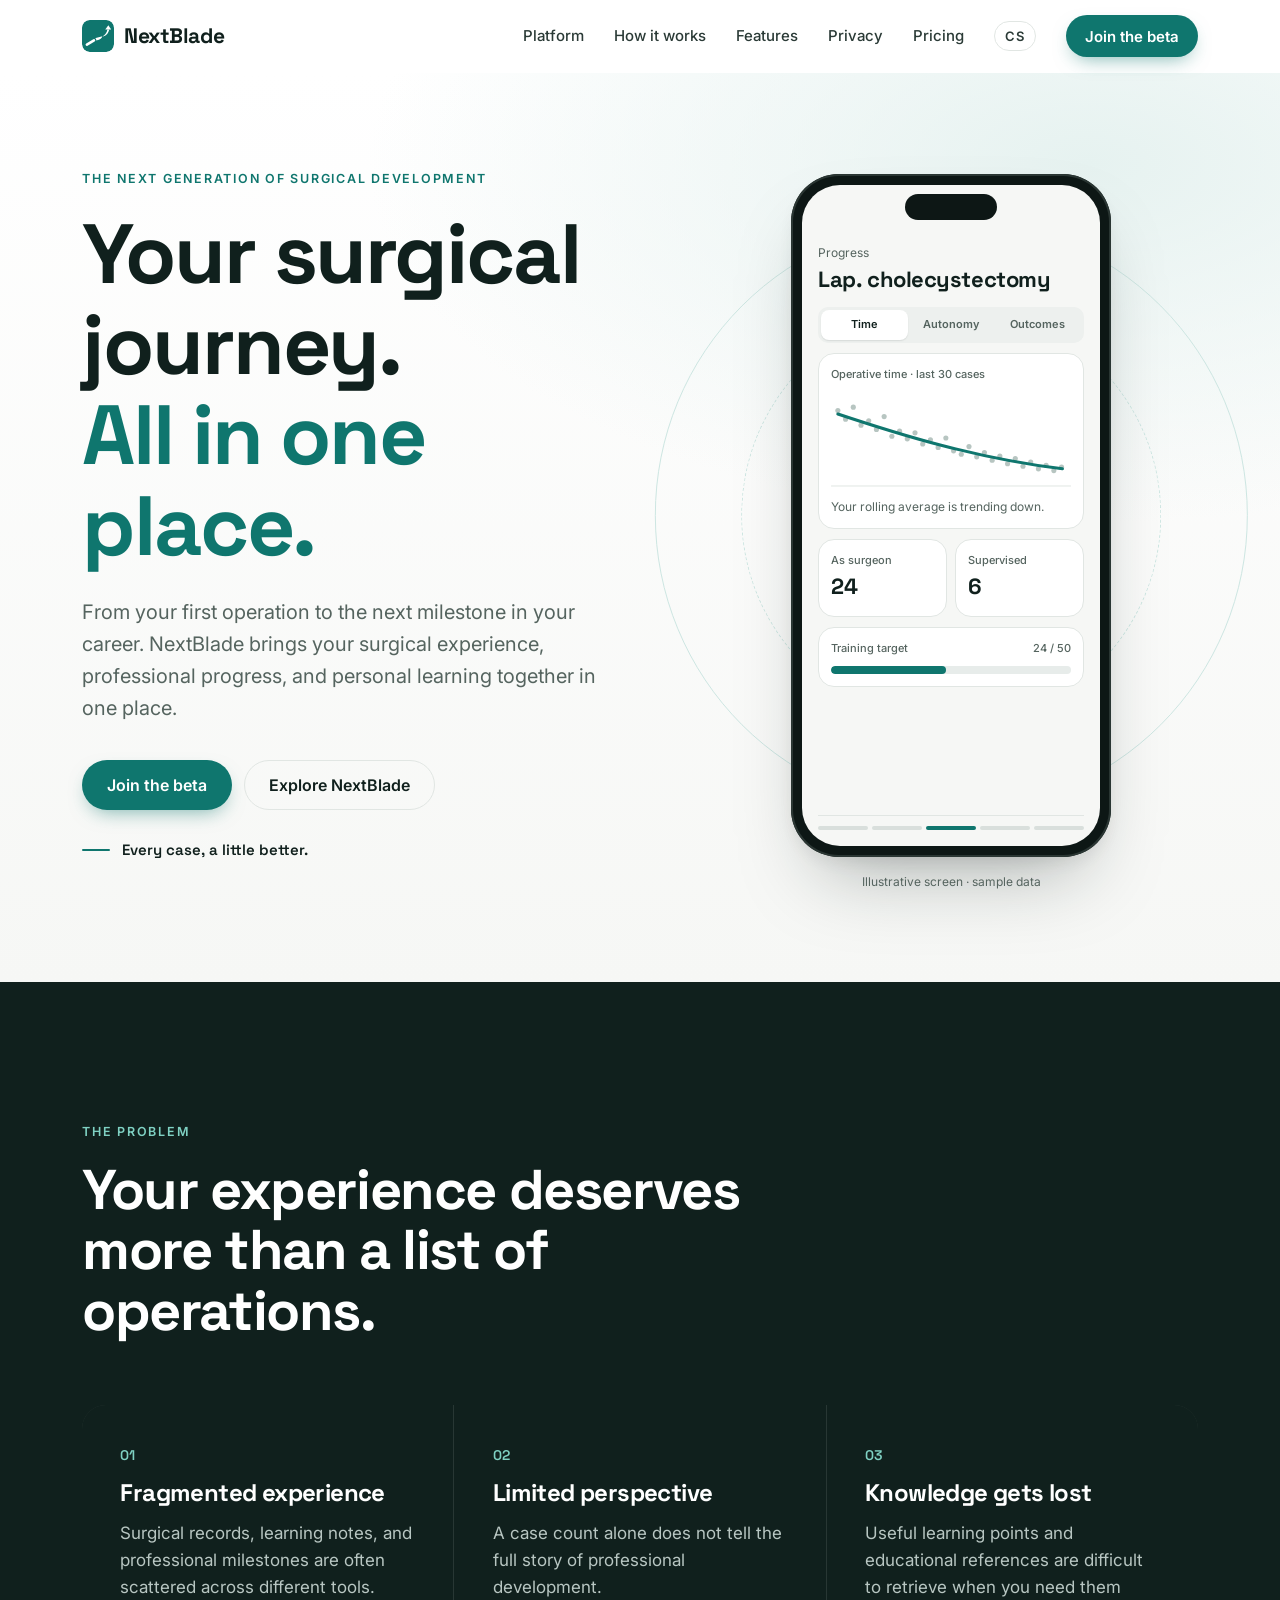
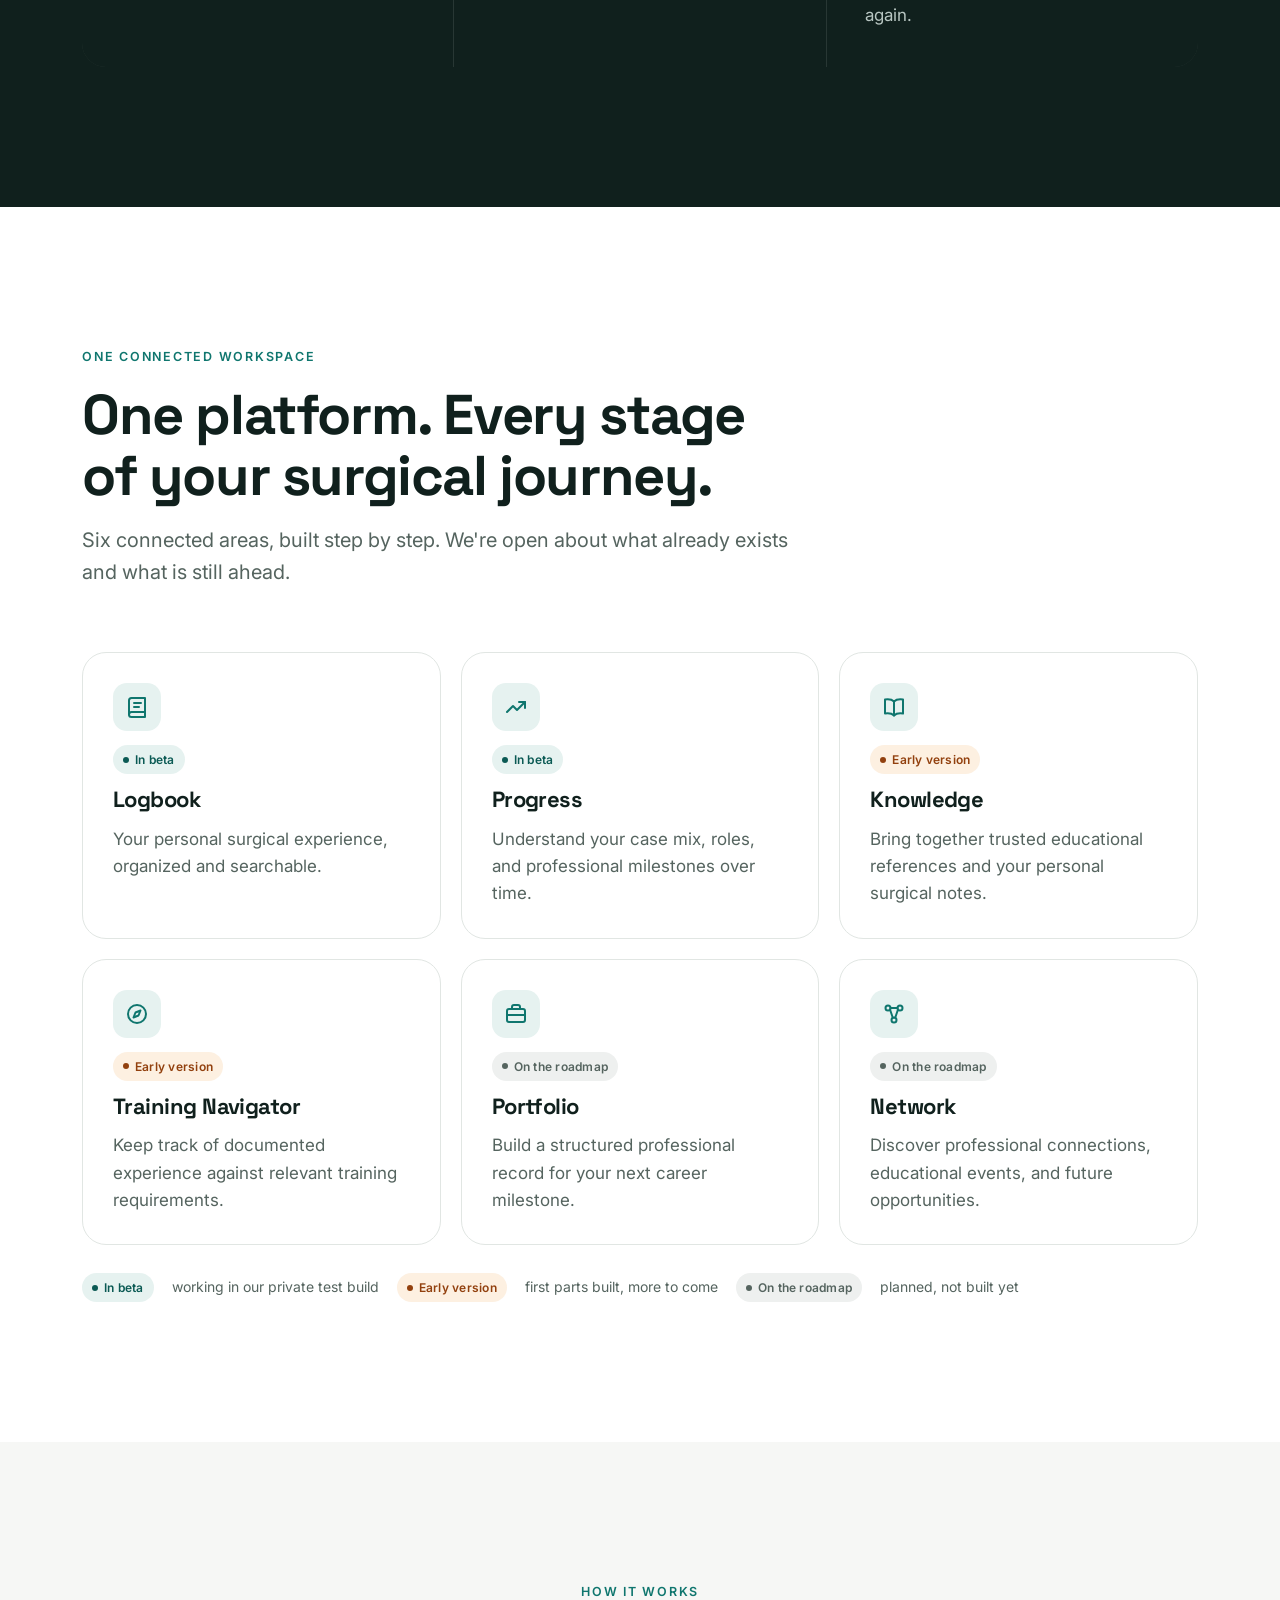
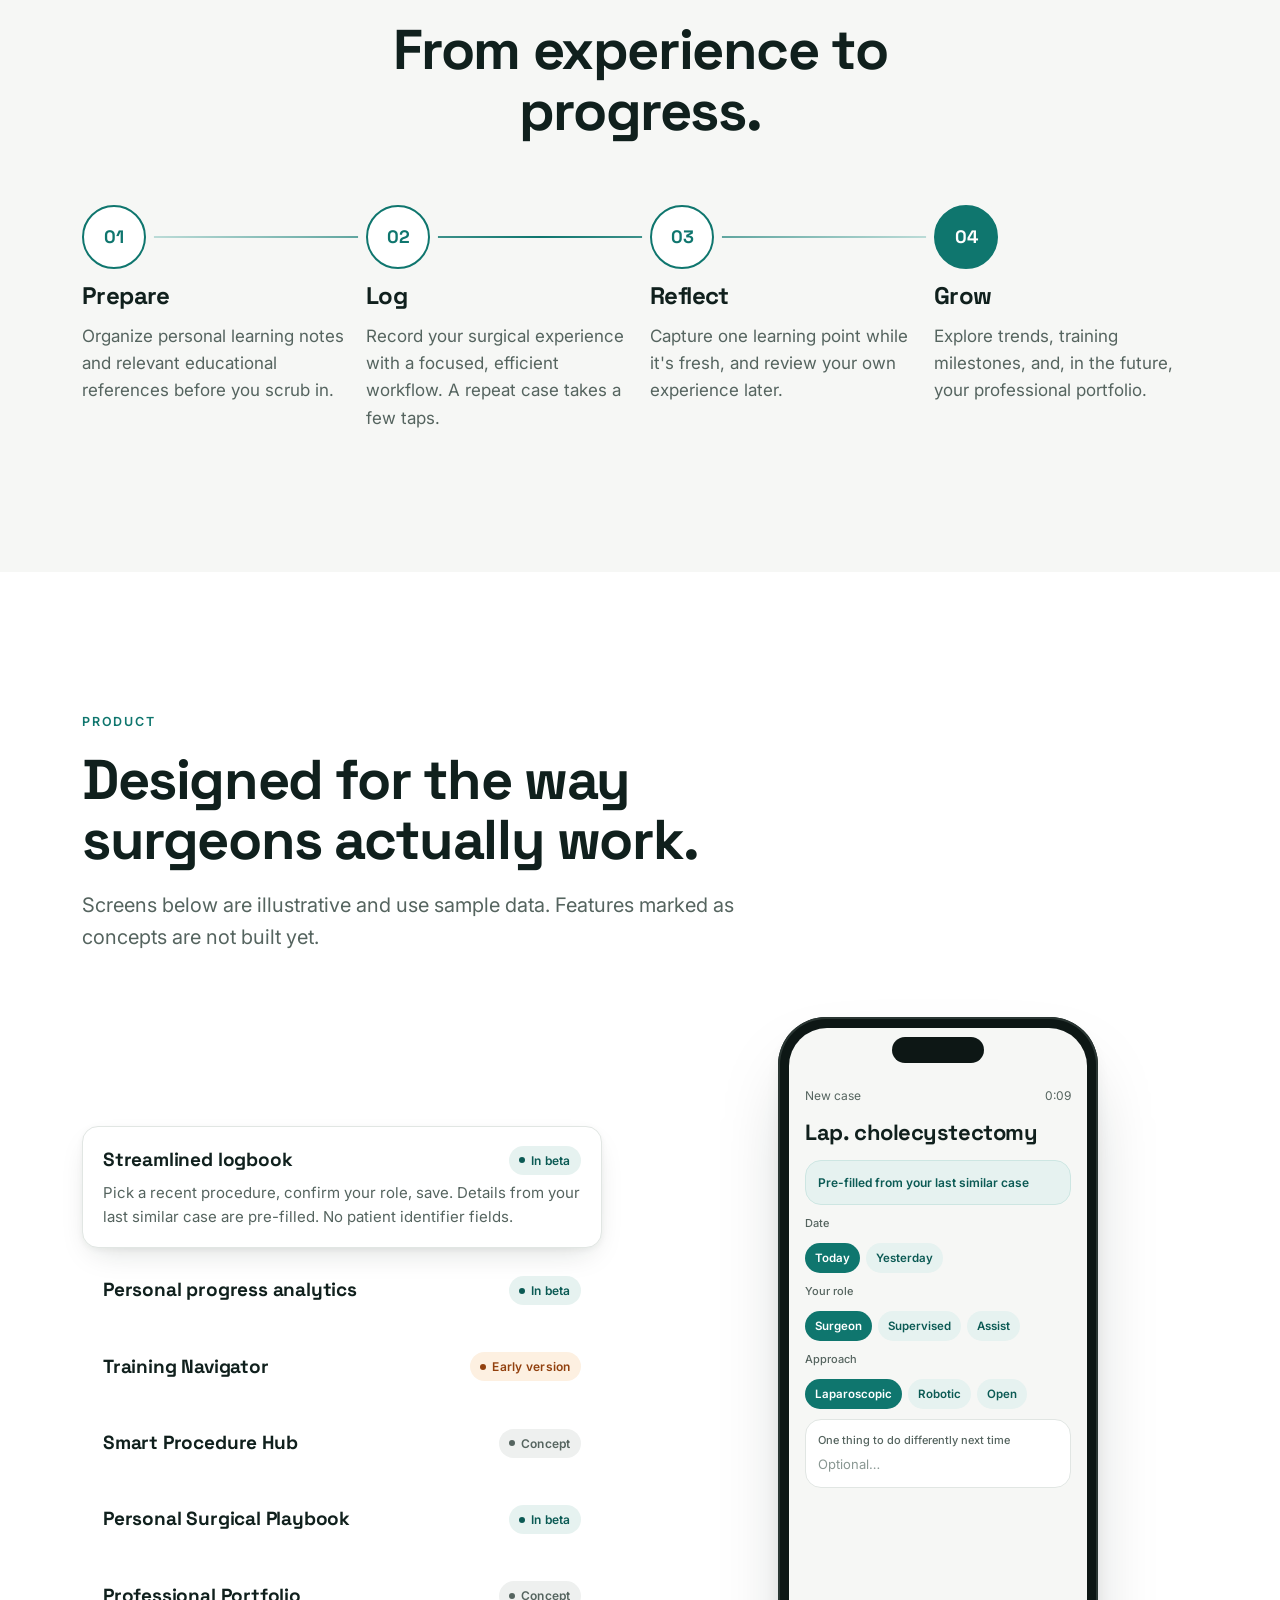
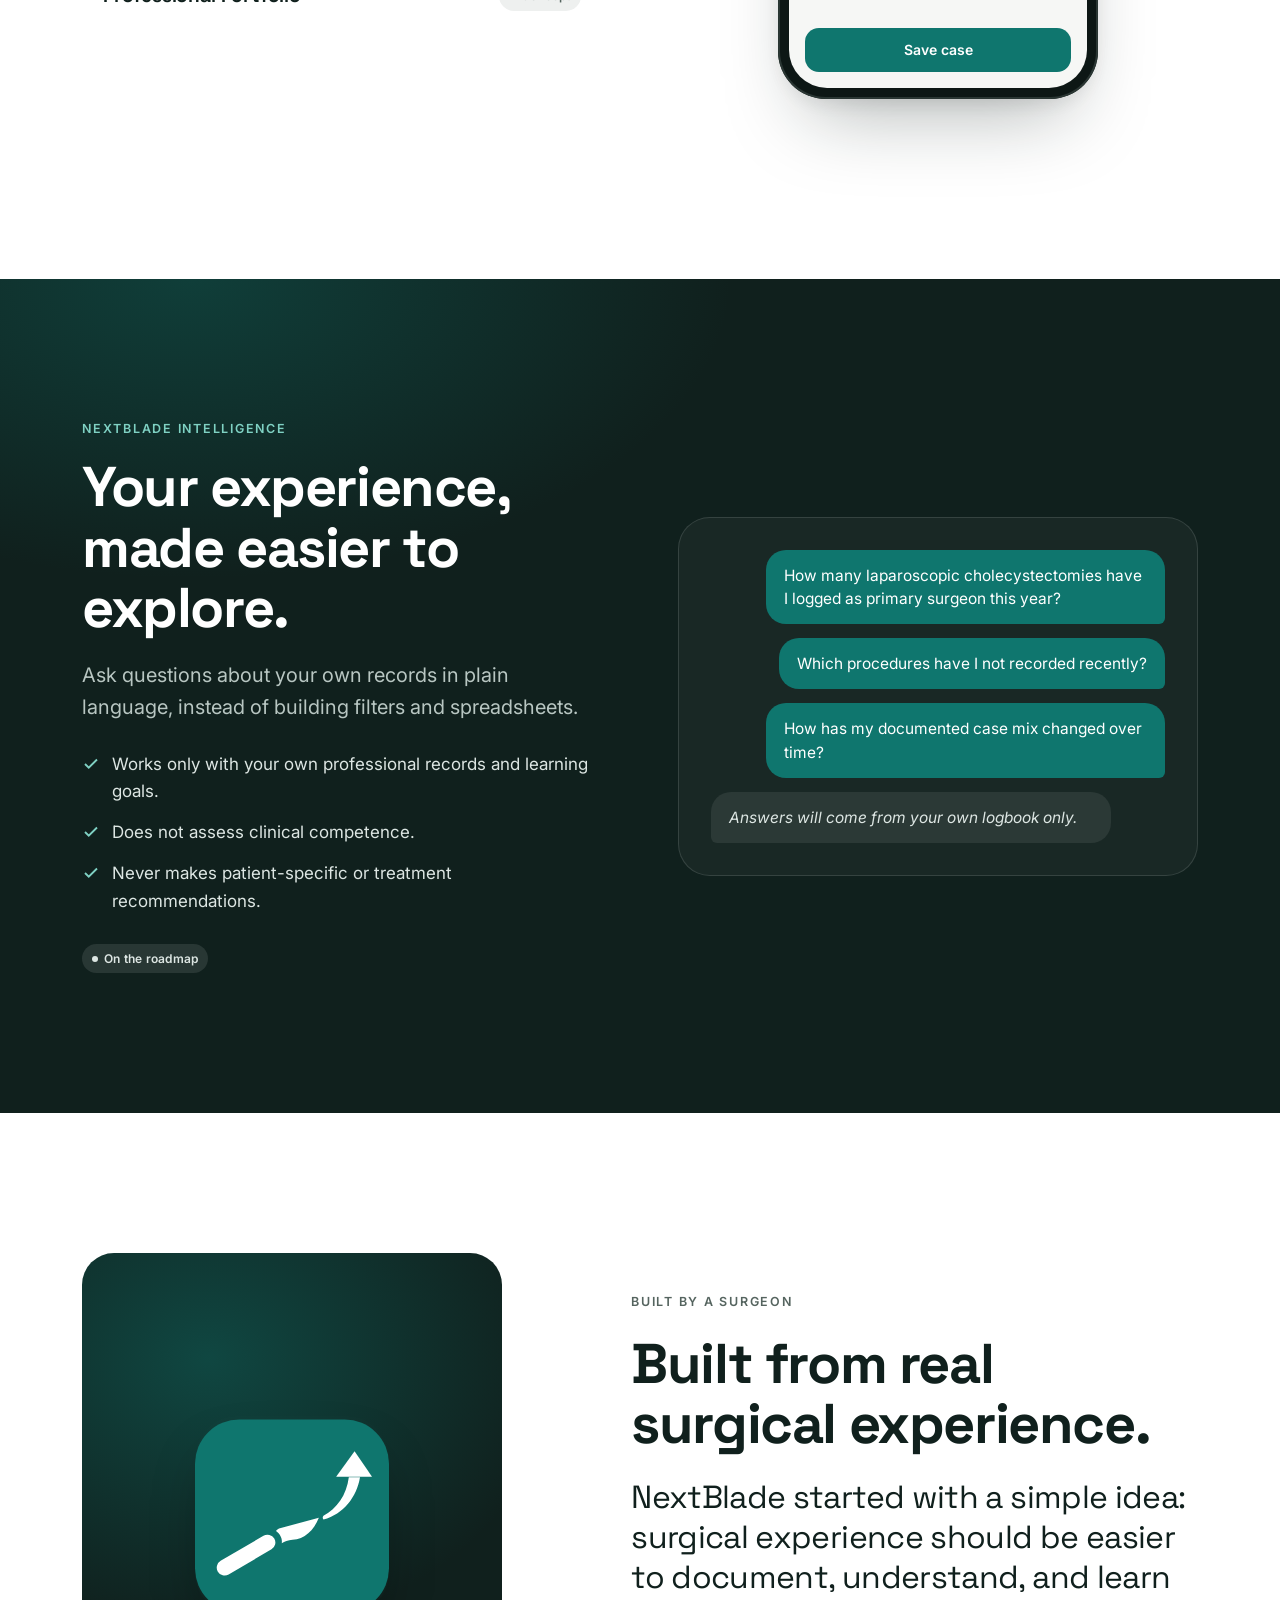
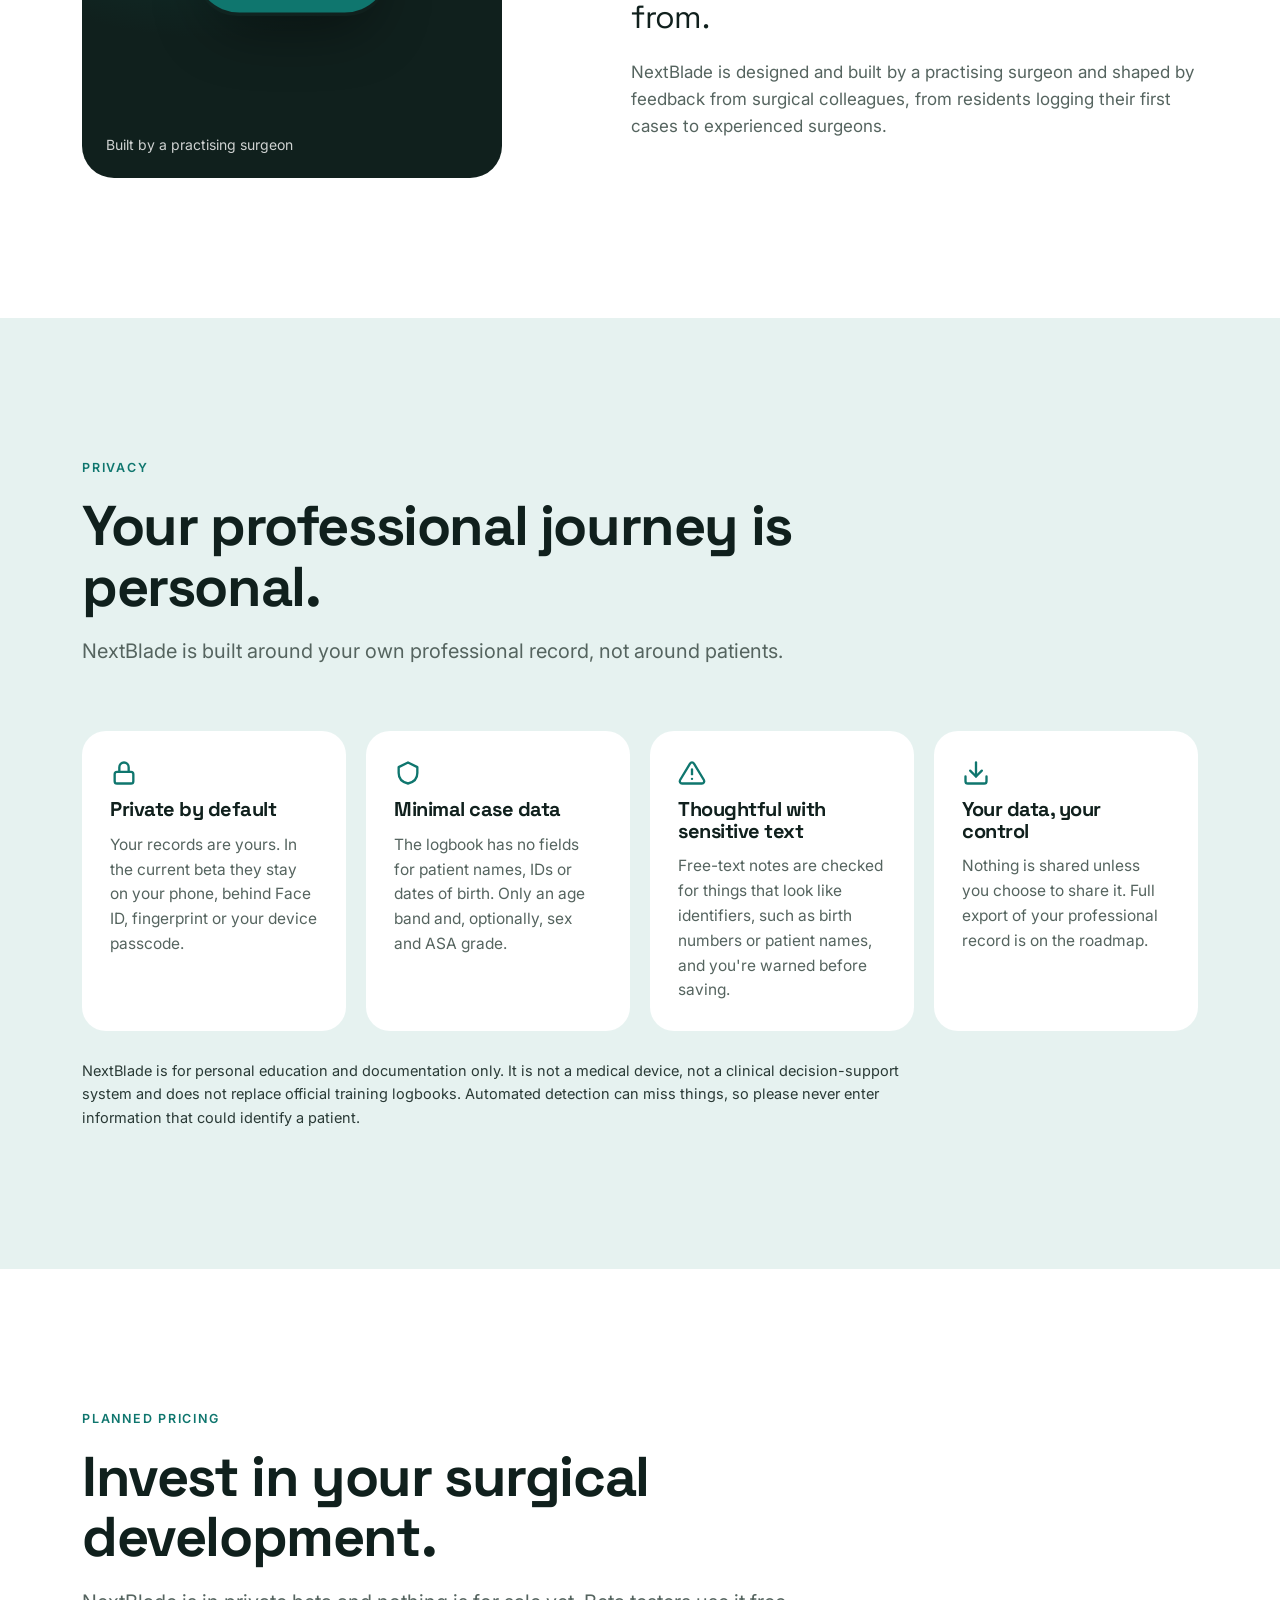
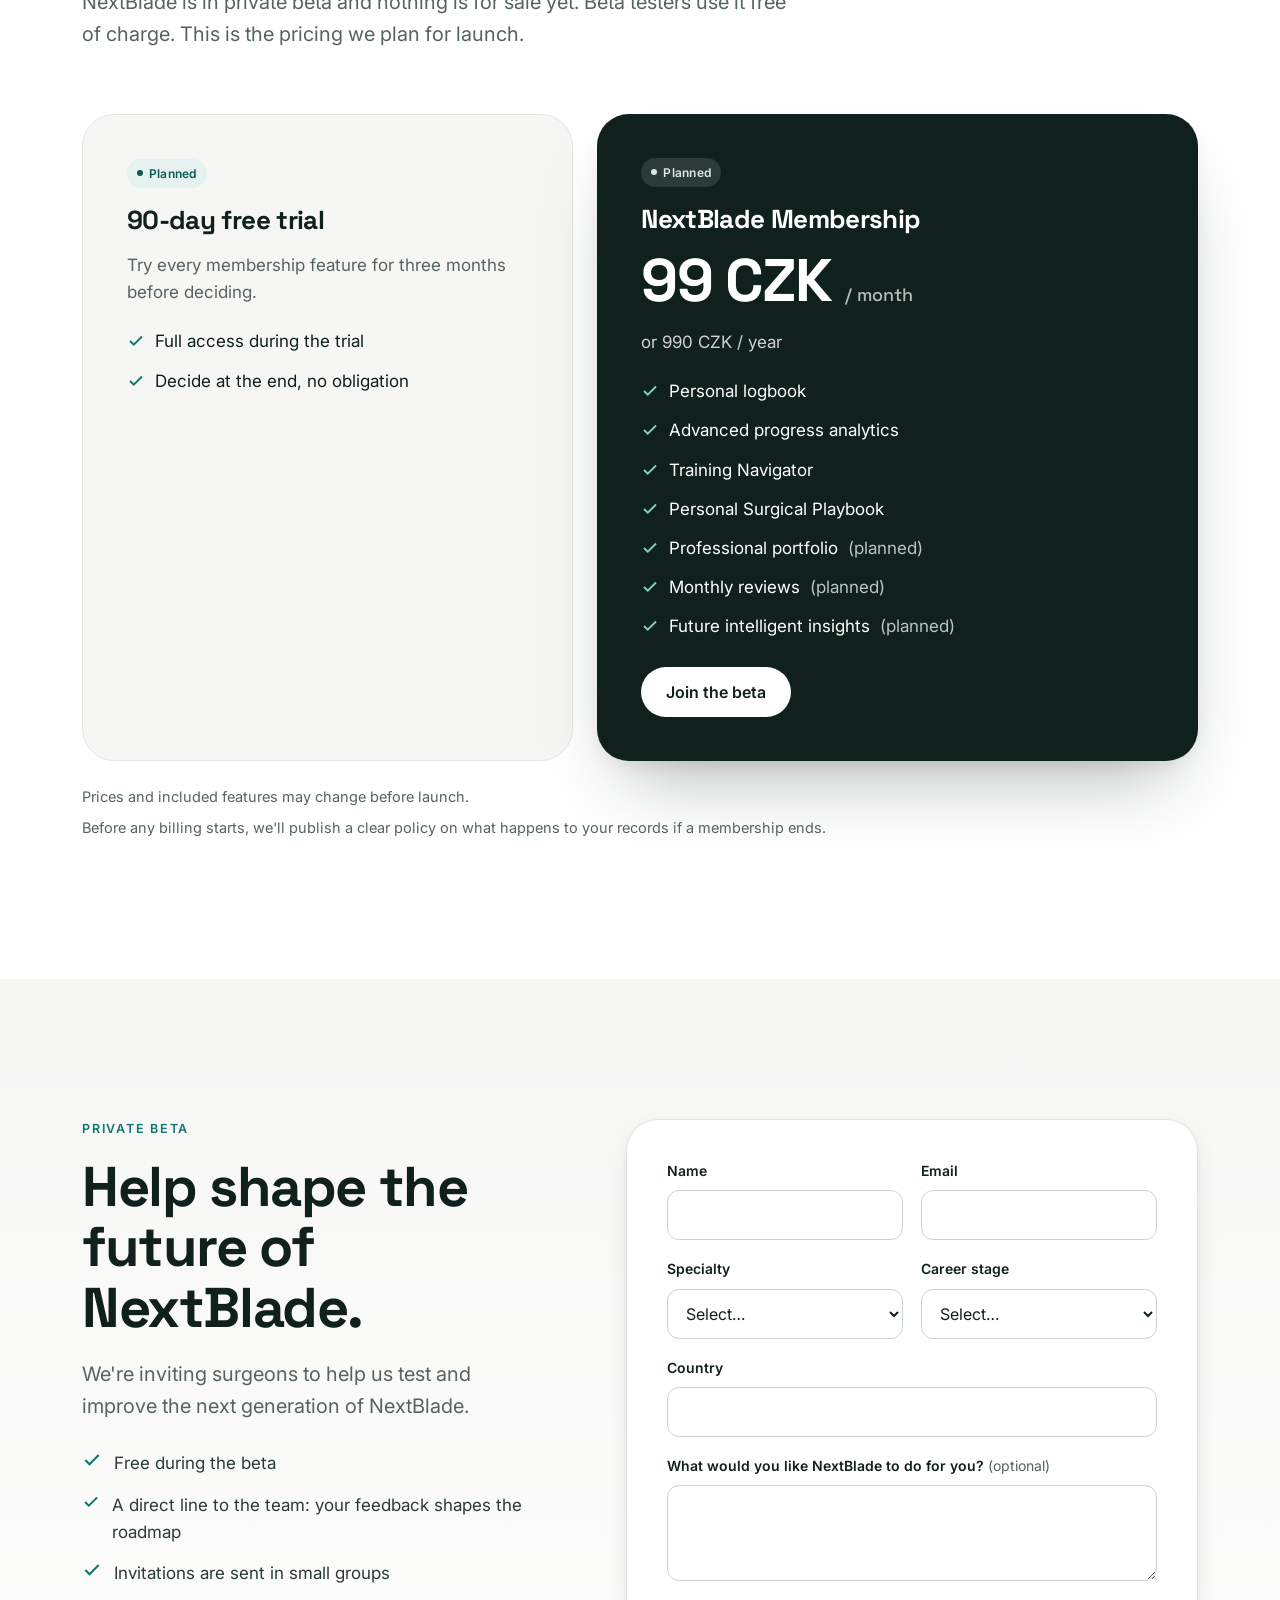
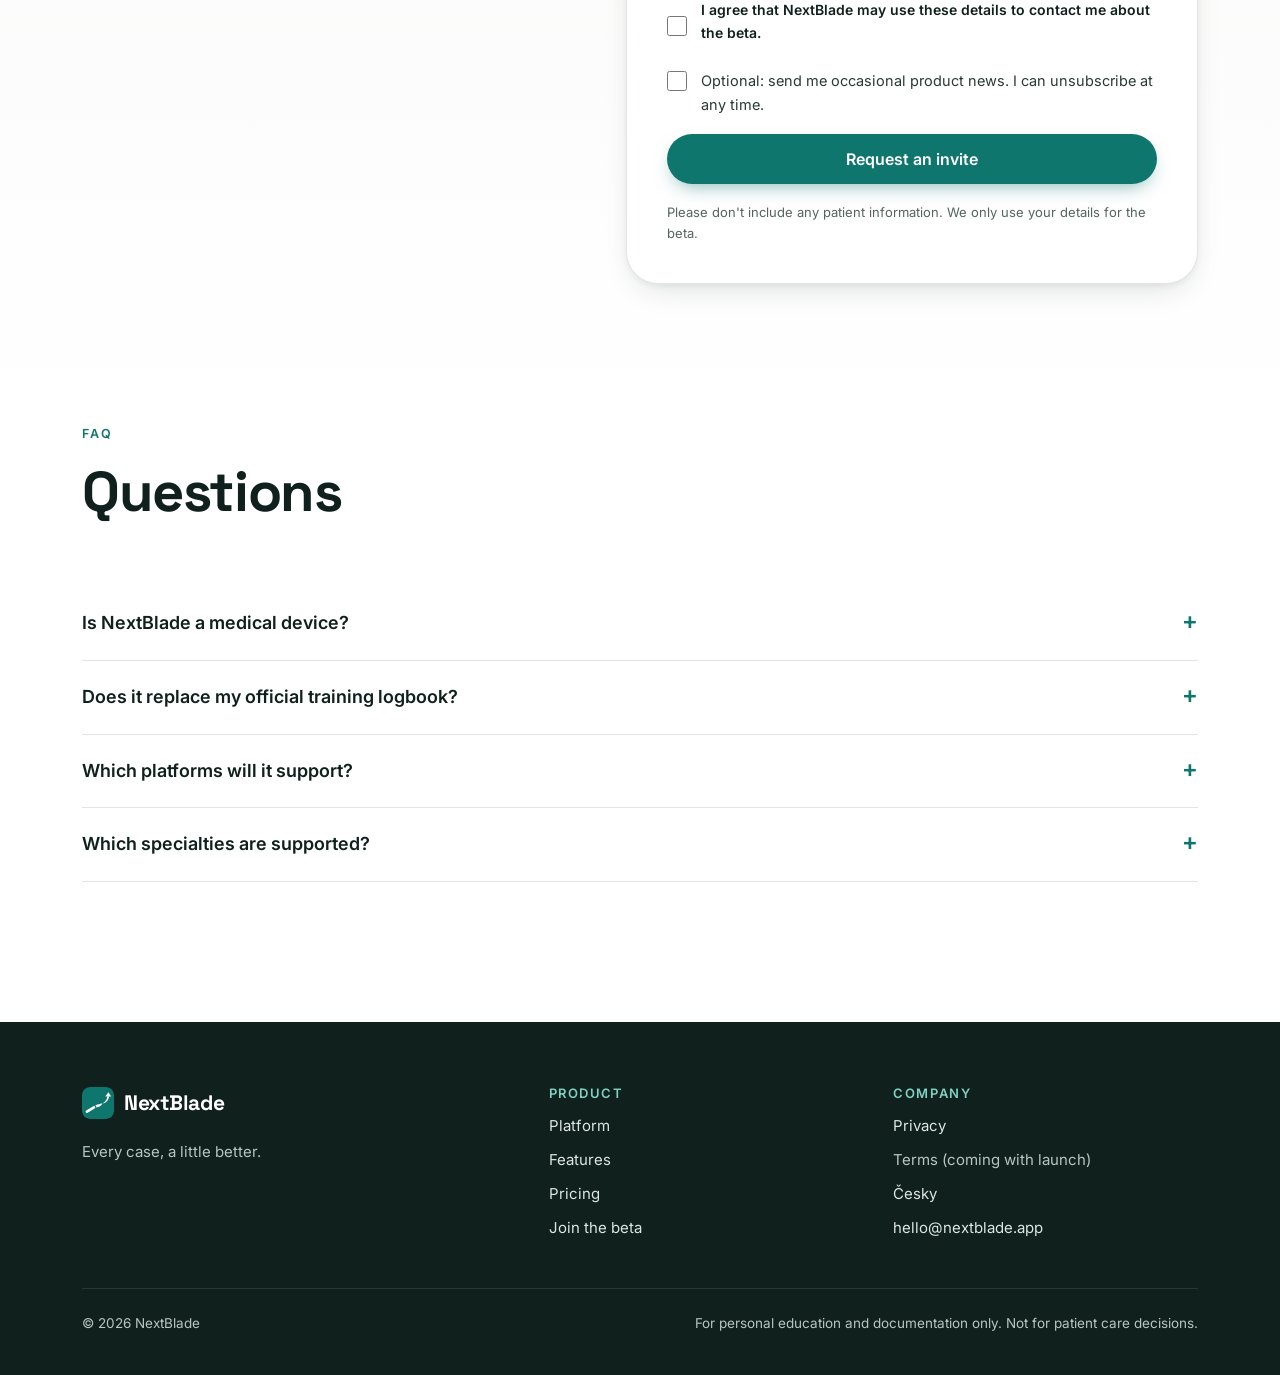
==== commit 381638ad: "NextBlade 2.0 website + Czech version - New structure: platform, how it works, showcase, intelligenc" ====
--- a/index.html
+++ b/index.html
@@ -1,413 +1,497 @@
 <!doctype html>
-<html lang="en">
+<html lang="en" class="no-js">
 <head>
 <meta charset="utf-8">
 <meta name="viewport" content="width=device-width, initial-scale=1">
-<title>NextBlade – the personal training log for surgeons</title>
-<meta name="description" content="Log a case in 15 seconds, watch your learning curve, track outcomes and X-rays. NextBlade is the personal training log for surgeons. Every case, a little better.">
+<title>NextBlade — Your Surgical Journey, All in One Place</title>
+<meta name="description" content="NextBlade is a personal surgical development platform bringing together your operative experience, progress, knowledge, and professional portfolio. Join the beta.">
+<link rel="canonical" href="https://nextblade.app/">
+<link rel="alternate" hreflang="en" href="https://nextblade.app/">
+<link rel="alternate" hreflang="cs" href="https://nextblade.app/cs/">
+<link rel="alternate" hreflang="x-default" href="https://nextblade.app/">
+<meta name="theme-color" content="#0F766E">
+
+<meta property="og:type" content="website">
+<meta property="og:site_name" content="NextBlade">
+<meta property="og:url" content="https://nextblade.app/">
+<meta property="og:title" content="NextBlade — Your Surgical Journey, All in One Place">
+<meta property="og:description" content="A personal surgical development platform for residents and surgeons. Every case, a little better. Join the beta.">
+<meta property="og:image" content="https://nextblade.app/assets/og-image.png">
+<meta property="og:image:width" content="1200">
+<meta property="og:image:height" content="630">
+<meta property="og:image:alt" content="NextBlade logo with the headline: Your surgical journey. All in one place.">
+<meta name="twitter:card" content="summary_large_image">
+<meta name="twitter:title" content="NextBlade — Your Surgical Journey, All in One Place">
+<meta name="twitter:description" content="A personal surgical development platform for residents and surgeons. Join the beta.">
+<meta name="twitter:image" content="https://nextblade.app/assets/og-image.png">
+
 <link rel="icon" type="image/svg+xml" href="assets/icon.svg">
-<link rel="icon" type="image/png" href="assets/favicon.png">
+<link rel="icon" type="image/png" sizes="64x64" href="assets/favicon.png">
 <link rel="apple-touch-icon" href="assets/icon.png">
-<meta property="og:title" content="NextBlade – every case, a little better">
-<meta property="og:description" content="The personal training log for surgeons: 15-second logging, learning curves, outcomes and X-ray timelines.">
-<meta property="og:image" content="assets/icon.png">
+
 <link rel="preconnect" href="https://fonts.googleapis.com">
-<link href="https://fonts.googleapis.com/css2?family=Inter:wght@400;500;600;700&family=Space+Grotesk:wght@500;600;700&display=swap" rel="stylesheet">
-<style>
-:root{
-  --teal:#0F766E; --teal-dark:#0B5A54; --ink:#10201D; --muted:#4B5A56; --mint:#E6F2F0;
-  --paper:#F6F7F5; --line:#DDE3E0; --white:#FFFFFF;
-  --radius:18px; --max:1160px;
+<link rel="preconnect" href="https://fonts.gstatic.com" crossorigin>
+<link href="https://fonts.googleapis.com/css2?family=Inter:wght@400;500;600&family=Space+Grotesk:wght@500;600;700&display=swap" rel="stylesheet">
+<link rel="stylesheet" href="assets/styles.css">
+
+<script type="application/ld+json">
+{
+  "@context": "https://schema.org",
+  "@graph": [
+    { "@type": "Organization", "name": "NextBlade", "url": "https://nextblade.app/", "logo": "https://nextblade.app/assets/icon.png", "slogan": "Every case, a little better." },
+    { "@type": "WebSite", "name": "NextBlade", "url": "https://nextblade.app/", "inLanguage": "en" }
+  ]
 }
-*{box-sizing:border-box}
-html{scroll-behavior:smooth}
-body{margin:0;font-family:Inter,system-ui,sans-serif;color:var(--ink);background:var(--white);line-height:1.55;-webkit-font-smoothing:antialiased}
-h1,h2,h3{font-family:'Space Grotesk',Inter,sans-serif;letter-spacing:-0.02em;line-height:1.1;margin:0}
-p{margin:0}
-a{color:var(--teal)}a:hover{color:var(--teal-dark)}
-.wrap{max-width:var(--max);margin:0 auto;padding:0 24px}
-.btn{display:inline-flex;align-items:center;justify-content:center;gap:8px;min-height:48px;padding:0 22px;border-radius:14px;font-weight:600;font-size:16px;text-decoration:none;border:none;cursor:pointer;font-family:inherit}
-.btn-primary{background:var(--teal);color:#fff}.btn-primary:hover{background:var(--teal-dark);color:#fff}
-.btn-ghost{background:transparent;color:var(--ink);border:1.5px solid var(--line)}.btn-ghost:hover{border-color:var(--teal);color:var(--teal)}
-.eyebrow{font-size:13px;font-weight:600;letter-spacing:.08em;text-transform:uppercase;color:var(--teal)}
-section{padding:96px 0}
-.section-head{max-width:680px;margin-bottom:48px;display:flex;flex-direction:column;gap:12px}
-.section-head h2{font-size:clamp(30px,4vw,42px)}
-.section-head p{font-size:18px;color:var(--muted)}
-
-/* nav */
-header{position:sticky;top:0;z-index:10;background:rgba(255,255,255,.92);backdrop-filter:blur(10px);border-bottom:1px solid var(--line)}
-.nav{display:flex;align-items:center;justify-content:space-between;height:72px;gap:16px}
-.brand{display:inline-flex;align-items:center;gap:10px;text-decoration:none;color:var(--ink);font-family:'Space Grotesk',Inter,sans-serif;font-weight:700;font-size:22px;letter-spacing:-0.02em}
-.brand img{height:34px;width:34px;display:block;border-radius:8px}
-.nav-links{display:flex;align-items:center;gap:28px}
-.nav-links a{color:var(--ink);text-decoration:none;font-weight:500;font-size:15px}
-.nav-links a:hover{color:var(--teal)}
-@media (max-width:820px){.nav-links a:not(.btn){display:none}}
-
-/* hero */
-.hero{padding:72px 0 88px;background:linear-gradient(180deg,var(--white),var(--paper))}
-.hero-grid{display:grid;grid-template-columns:1.1fr .9fr;gap:56px;align-items:center}
-.hero h1{font-size:clamp(42px,6vw,68px);margin:16px 0 20px}
-.hero h1 span{color:var(--teal)}
-.hero .lead{font-size:20px;color:#34433F;max-width:560px}
-.hero-ctas{display:flex;gap:12px;flex-wrap:wrap;margin-top:32px}
-.hero-note{margin-top:18px;font-size:14px;color:var(--muted)}
-@media (max-width:900px){.hero-grid{grid-template-columns:1fr}.phone{margin:0 auto}}
-
-.phone{width:300px;border-radius:44px;background:var(--ink);padding:12px;box-shadow:0 30px 60px rgba(16,32,29,.18)}
-.screen{border-radius:34px;background:var(--paper);padding:22px 16px;display:flex;flex-direction:column;gap:12px;overflow:hidden}
-.card{background:#fff;border:1px solid var(--line);border-radius:16px;padding:14px}
-.screen .title{font-family:'Space Grotesk',Inter,sans-serif;font-weight:700;font-size:18px}
-.screen .sub{font-size:12px;color:var(--muted)}
-.kpis{display:grid;grid-template-columns:repeat(3,1fr);gap:8px}
-.kpi{background:#fff;border:1px solid var(--line);border-radius:12px;padding:8px}
-.kpi b{font-family:'Space Grotesk',Inter,sans-serif;font-size:18px;display:block}
-.kpi span{font-size:10px;color:var(--muted)}
-.fake-btn{background:var(--teal);color:#fff;border-radius:12px;height:42px;display:flex;align-items:center;justify-content:center;font-weight:600;font-size:14px}
-
-/* problem */
-.problem{background:var(--ink);color:#fff}
-.problem .section-head p{color:#C7D2CF}
-.problem .eyebrow{color:#7DD3C0}
-.pains{display:grid;grid-template-columns:repeat(3,1fr);gap:20px}
-.pain{border:1px solid rgba(255,255,255,.14);border-radius:var(--radius);padding:24px}
-.pain h3{font-size:20px;margin-bottom:8px}
-.pain p{color:#C7D2CF}
-@media (max-width:820px){.pains{grid-template-columns:1fr}}
-
-/* steps */
-.steps{display:grid;grid-template-columns:repeat(4,1fr);gap:20px;counter-reset:step}
-.step{background:var(--paper);border-radius:var(--radius);padding:24px;display:flex;flex-direction:column;gap:10px}
-.step .num{width:36px;height:36px;border-radius:10px;background:var(--teal);color:#fff;display:flex;align-items:center;justify-content:center;font-weight:700;font-family:'Space Grotesk',Inter,sans-serif}
-.step h3{font-size:20px}
-.step p{color:var(--muted);font-size:15px}
-@media (max-width:960px){.steps{grid-template-columns:repeat(2,1fr)}}
-@media (max-width:560px){.steps{grid-template-columns:1fr}}
-
-/* features */
-.features{display:grid;grid-template-columns:repeat(3,1fr);gap:20px}
-.feature{border:1px solid var(--line);border-radius:var(--radius);padding:26px;display:flex;flex-direction:column;gap:10px;background:#fff}
-.feature svg{width:28px;height:28px}
-.feature h3{font-size:19px}
-.feature p{color:var(--muted);font-size:15px}
-@media (max-width:960px){.features{grid-template-columns:repeat(2,1fr)}}
-@media (max-width:560px){.features{grid-template-columns:1fr}}
-
-/* privacy */
-.privacy{background:var(--mint)}
-.privacy-grid{display:grid;grid-template-columns:1fr 1fr;gap:48px;align-items:center}
-.privacy ul{list-style:none;padding:0;margin:0;display:flex;flex-direction:column;gap:14px}
-.privacy li{display:flex;gap:12px;align-items:flex-start;font-size:17px}
-.privacy li svg{flex-shrink:0;margin-top:3px}
-@media (max-width:820px){.privacy-grid{grid-template-columns:1fr}}
-
-/* founder */
-.founder{display:grid;grid-template-columns:auto 1fr;gap:32px;align-items:center;background:var(--paper);border-radius:24px;padding:40px}
-.founder img{width:96px;height:96px;border-radius:22px}
-.founder blockquote{margin:0;font-family:'Space Grotesk',Inter,sans-serif;font-size:clamp(22px,2.6vw,28px);line-height:1.3;letter-spacing:-0.01em}
-.founder cite{display:block;margin-top:14px;font-style:normal;color:var(--muted);font-size:15px}
-@media (max-width:640px){.founder{grid-template-columns:1fr;padding:28px}}
-
-/* pricing */
-.plans{display:grid;grid-template-columns:repeat(3,1fr);gap:20px;align-items:stretch}
-.plan{border:1px solid var(--line);border-radius:var(--radius);padding:28px;display:flex;flex-direction:column;gap:14px;background:#fff}
-.plan.highlight{border:2px solid var(--teal);box-shadow:0 18px 40px rgba(15,118,110,.12)}
-.plan h3{font-size:22px}
-.plan .price{font-family:'Space Grotesk',Inter,sans-serif;font-size:30px;font-weight:700}
-.plan ul{margin:0;padding-left:18px;color:#34433F;display:flex;flex-direction:column;gap:6px;flex:1}
-.badge{align-self:flex-start;background:var(--mint);color:var(--teal-dark);font-size:12px;font-weight:700;padding:4px 10px;border-radius:999px;text-transform:uppercase;letter-spacing:.05em}
-@media (max-width:900px){.plans{grid-template-columns:1fr}}
-
-/* beta form */
-.beta{background:var(--ink);color:#fff}
-.beta-grid{display:grid;grid-template-columns:1fr 1fr;gap:56px;align-items:start}
-.beta h2{font-size:clamp(32px,4vw,44px);margin:12px 0 16px}
-.beta p{color:#C7D2CF;font-size:18px}
-.beta .eyebrow{color:#7DD3C0}
-form{background:#fff;color:var(--ink);border-radius:22px;padding:28px;display:grid;gap:14px}
-label{font-size:14px;font-weight:600;display:flex;flex-direction:column;gap:6px}
-input,select{height:48px;border-radius:12px;border:1px solid #C9D3CF;padding:0 14px;font:inherit;font-weight:400;color:var(--ink);background:#fff}
-input:focus,select:focus{outline:2px solid var(--teal);outline-offset:1px}
-.check{flex-direction:row;align-items:flex-start;gap:10px;font-weight:400;font-size:14px;color:#34433F}
-.check input{height:20px;width:20px;margin-top:2px;flex-shrink:0}
-.form-row{display:grid;grid-template-columns:1fr 1fr;gap:14px}
-.form-note{font-size:12px;color:var(--muted)}
-.thanks{display:none;background:var(--mint);color:var(--teal-dark);border-radius:12px;padding:14px;font-weight:600}
-@media (max-width:820px){.beta-grid,.form-row{grid-template-columns:1fr}}
-
-/* faq */
-details{border-bottom:1px solid var(--line);padding:20px 0}
-summary{cursor:pointer;font-weight:600;font-size:18px;list-style:none;display:flex;justify-content:space-between;gap:16px}
-summary::after{content:"+";color:var(--teal);font-size:22px;line-height:1}
-details[open] summary::after{content:"–"}
-details p{margin-top:10px;color:#34433F;max-width:760px}
-
-footer{border-top:1px solid var(--line);padding:40px 0;font-size:14px;color:var(--muted)}
-.foot{display:flex;justify-content:space-between;gap:16px;flex-wrap:wrap;align-items:center}
-.foot .brand{font-size:17px}.foot .brand img{height:26px;width:26px;border-radius:6px}
-</style>
+</script>
+<script>document.documentElement.classList.remove('no-js');</script>
 </head>
 <body>
-
-<header>
+<a class="skip" href="#main">Skip to content</a>
+
+<header class="site-header" id="header">
   <div class="wrap nav">
-    <a href="#top" class="brand" aria-label="NextBlade home"><img src="assets/icon.svg" alt=""><span>NextBlade</span></a>
-    <nav class="nav-links" aria-label="Main">
-      <a href="#how">How it works</a>
-      <a href="#features">Features</a>
-      <a href="#privacy">Privacy</a>
-      <a href="#pricing">Pricing</a>
-      <a class="btn btn-primary" href="#beta">Join the beta</a>
+    <a href="#top" class="brand" aria-label="NextBlade, back to top"><img src="assets/icon.svg" alt="" width="32" height="32"><span>NextBlade</span></a>
+    <a class="btn btn-primary mobile-cta" href="#beta">Join the beta</a>
+    <button class="menu-btn" type="button" aria-expanded="false" aria-controls="nav-links" aria-label="Open menu"><span></span></button>
+    <nav aria-label="Main">
+      <ul class="nav-links" id="nav-links">
+        <li><a href="#platform">Platform</a></li>
+        <li><a href="#how">How it works</a></li>
+        <li><a href="#features">Features</a></li>
+        <li><a href="#privacy">Privacy</a></li>
+        <li><a href="#pricing">Pricing</a></li>
+        <li><a class="lang" href="cs/" hreflang="cs" lang="cs" aria-label="Česky">CS</a></li>
+        <li><a class="btn btn-primary" href="#beta">Join the beta</a></li>
+      </ul>
     </nav>
   </div>
 </header>
 
-<main id="top">
-
-<section class="hero">
+<main id="main">
+<div id="top"></div>
+
+<!-- 1 HERO -->
+<section class="hero" aria-labelledby="hero-title">
   <div class="wrap hero-grid">
     <div>
-      <span class="eyebrow">For surgeons · Residents to consultants</span>
-      <h1>Every case,<br><span>a little better.</span></h1>
-      <p class="lead">NextBlade is the personal training log for surgeons. Log a case in 15 seconds, see your learning curve, follow up outcomes and keep your X-rays on a timeline, without storing a single patient identifier.</p>
+      <p class="eyebrow">The next generation of surgical development</p>
+      <h1 id="hero-title">Your surgical journey.<br><span class="accent">All in one place.</span></h1>
+      <p class="lead">From your first operation to the next milestone in your career. NextBlade brings your surgical experience, professional progress, and personal learning together in one place.</p>
       <div class="hero-ctas">
         <a class="btn btn-primary" href="#beta">Join the beta</a>
-        <a class="btn btn-ghost" href="#how">See how it works</a>
-      </div>
-      <p class="hero-note">Built by a practising surgeon. General surgery and trauma first.</p>
-    </div>
-
-    <div class="phone" role="img" aria-label="NextBlade app screen showing a learning curve for laparoscopic cholecystectomy">
-      <div class="screen">
-        <div>
-          <div class="title">Lap cholecystectomy</div>
-          <div class="sub">30 cases · 24 as surgeon</div>
-        </div>
-        <div class="card">
-          <div style="display:flex;justify-content:space-between;align-items:baseline;font-size:12px;font-weight:600">
-            <span>Operative time</span><span style="font-family:'Space Grotesk',Inter,sans-serif;color:var(--teal);font-size:15px">98 → 59 min</span>
-          </div>
-          <svg viewBox="0 0 330 150" width="100%" aria-hidden="true">
-            <line x1="10" y1="140" x2="325" y2="140" stroke="#B9C4C0"></line>
-            <g fill="#A9BAB5"><circle cx="20" cy="32" r="3.5"/><circle cx="30" cy="43" r="3.5"/><circle cx="40" cy="27" r="3.5"/><circle cx="50" cy="51" r="3.5"/><circle cx="60" cy="47" r="3.5"/><circle cx="70" cy="56" r="3.5"/><circle cx="80" cy="40" r="3.5"/><circle cx="90" cy="66" r="3.5"/><circle cx="100" cy="60" r="3.5"/><circle cx="110" cy="69" r="3.5"/><circle cx="120" cy="62" r="3.5"/><circle cx="130" cy="75" r="3.5"/><circle cx="140" cy="71" r="3.5"/><circle cx="150" cy="80" r="3.5"/><circle cx="160" cy="67" r="3.5"/><circle cx="170" cy="84" r="3.5"/><circle cx="180" cy="88" r="3.5"/><circle cx="190" cy="78" r="3.5"/><circle cx="200" cy="91" r="3.5"/><circle cx="210" cy="86" r="3.5"/><circle cx="220" cy="95" r="3.5"/><circle cx="230" cy="90" r="3.5"/><circle cx="240" cy="99" r="3.5"/><circle cx="250" cy="93" r="3.5"/><circle cx="260" cy="103" r="3.5"/><circle cx="270" cy="97" r="3.5"/><circle cx="280" cy="106" r="3.5"/><circle cx="290" cy="101" r="3.5"/><circle cx="300" cy="108" r="3.5"/></g>
-            <path d="M20 36 C 100 60, 200 94, 310 106" fill="none" stroke="#0F766E" stroke-width="4" stroke-linecap="round"/>
-            <circle cx="310" cy="105" r="6" fill="#0F766E"/>
-          </svg>
-          <div style="font-size:11px;color:#34433F">Your average time dropped from 87 to 61 min over the last 20 cases.</div>
-        </div>
-        <div class="kpis">
-          <div class="kpi"><b>1/30</b><span>complications</span></div>
-          <div class="kpi"><b>2/30</b><span>conversions</span></div>
-          <div class="kpi"><b>30 %</b><span>supervision only</span></div>
-        </div>
-        <div class="fake-btn">+ Log case</div>
-      </div>
-    </div>
-  </div>
-</section>
-
-<section class="problem">
-  <div class="wrap">
-    <div class="section-head">
-      <span class="eyebrow">The problem</span>
-      <h2>Logging is mandatory. Learning from it isn't.</h2>
-      <p>Surgeons record hundreds of operations a year, and get almost nothing back from it.</p>
-    </div>
-    <div class="pains">
-      <div class="pain"><h3>Tedious</h3><p>Official logbooks are slow and clunky, so cases get logged late, in batches, or not at all.</p></div>
-      <div class="pain"><h3>No feedback</h3><p>A list of numbers doesn't tell you whether you're getting faster, safer or more independent.</p></div>
-      <div class="pain"><h3>Outcomes lost</h3><p>You rotate, the patient goes home, and you never learn how the case really ended.</p></div>
-    </div>
-  </div>
-</section>
-
-<section id="how">
-  <div class="wrap">
-    <div class="section-head">
-      <span class="eyebrow">How it works</span>
-      <h2>A learning loop around every operation.</h2>
-      <p>Four small habits that turn routine logging into deliberate practice.</p>
-    </div>
-    <div class="steps">
-      <div class="step"><div class="num">1</div><h3>Prepare</h3><p>Open your personal playbook for the procedure: your key steps, pitfalls and today's focus. Readable in 30 seconds.</p></div>
-      <div class="step"><div class="num">2</div><h3>Log</h3><p>Dictate or tap. Pre-filled from your last case, done in about 15 seconds, works offline in the corridor.</p></div>
-      <div class="step"><div class="num">3</div><h3>Follow up</h3><p>A reminder on day 14 and 30: any complication? One tap closes the loop on every patient.</p></div>
-      <div class="step"><div class="num">4</div><h3>Progress</h3><p>See your learning curve, autonomy and outcomes per procedure, and your X-rays side by side over time.</p></div>
-    </div>
-  </div>
-</section>
-
-<section id="features" style="background:var(--paper)">
-  <div class="wrap">
-    <div class="section-head">
-      <span class="eyebrow">Features</span>
-      <h2>Everything a logbook should have been.</h2>
-    </div>
-    <div class="features">
-      <div class="feature">
-        <svg viewBox="0 0 24 24" fill="none" stroke="#0F766E" stroke-width="2" stroke-linecap="round" stroke-linejoin="round" aria-hidden="true"><rect x="9" y="2" width="6" height="12" rx="3"/><path d="M5 10v1a7 7 0 0 0 14 0v-1"/><line x1="12" y1="18" x2="12" y2="22"/></svg>
-        <h3>15-second logging</h3><p>Voice or one tap, smart defaults from your last case, offline-first.</p>
-      </div>
-      <div class="feature">
-        <svg viewBox="0 0 24 24" fill="none" stroke="#0F766E" stroke-width="2" stroke-linecap="round" stroke-linejoin="round" aria-hidden="true"><polyline points="3 17 9 11 13 15 21 7"/><polyline points="15 7 21 7 21 13"/></svg>
-        <h3>Learning curves</h3><p>Operative time, conversions and complications per procedure, with a plain-language insight under every chart.</p>
-      </div>
-      <div class="feature">
-        <svg viewBox="0 0 24 24" fill="none" stroke="#0F766E" stroke-width="2" stroke-linecap="round" stroke-linejoin="round" aria-hidden="true"><circle cx="12" cy="12" r="9"/><polyline points="12 7 12 12 15 14"/></svg>
-        <h3>Outcome follow-up</h3><p>Automatic reminders and Clavien-Dindo grading, so you finally know how your patients did.</p>
-      </div>
-      <div class="feature">
-        <svg viewBox="0 0 24 24" fill="none" stroke="#0F766E" stroke-width="2" stroke-linecap="round" stroke-linejoin="round" aria-hidden="true"><rect x="3" y="4" width="8" height="16" rx="1.5"/><rect x="13" y="4" width="8" height="16" rx="1.5"/></svg>
-        <h3>X-ray &amp; laparoscopy timeline</h3><p>Pre-op, post-op and follow-up images side by side, with angle measurements. Auto-anonymized on your phone.</p>
-      </div>
-      <div class="feature">
-        <svg viewBox="0 0 24 24" fill="none" stroke="#0F766E" stroke-width="2" stroke-linecap="round" stroke-linejoin="round" aria-hidden="true"><path d="M4 19.5A2.5 2.5 0 0 1 6.5 17H20"/><path d="M6.5 2H20v20H6.5A2.5 2.5 0 0 1 4 19.5v-15A2.5 2.5 0 0 1 6.5 2z"/></svg>
-        <h3>Personal playbooks</h3><p>Your own steps, pitfalls and tips from your supervisors, shown before the next time you operate.</p>
-      </div>
-      <div class="feature">
+        <a class="btn btn-ghost" href="#platform">Explore NextBlade</a>
+      </div>
+      <p class="hero-note"><span class="dash" aria-hidden="true"></span><strong>Every case, a little better.</strong></p>
+    </div>
+
+    <div class="hero-visual">
+      <figure class="phone" style="margin:0" aria-label="Illustrative NextBlade screen: progress for laparoscopic cholecystectomy, with sample data">
+        <div class="screen">
+          <div>
+            <div class="s-sub">Progress</div>
+            <div class="s-title">Lap. cholecystectomy</div>
+          </div>
+          <div class="s-seg" aria-hidden="true"><span class="on">Time</span><span>Autonomy</span><span>Outcomes</span></div>
+          <div class="s-card">
+            <div class="s-row"><span class="s-label">Operative time · last 30 cases</span></div>
+            <svg viewBox="0 0 280 120" width="100%" aria-hidden="true" style="margin:6px 0 4px">
+              <line x1="0" y1="112" x2="280" y2="112" stroke="#DCE2DF"/>
+              <g fill="#B7C5C1">
+                <circle cx="8" cy="24" r="3"/><circle cx="17" cy="34" r="3"/><circle cx="26" cy="20" r="3"/><circle cx="35" cy="41" r="3"/><circle cx="44" cy="36" r="3"/><circle cx="53" cy="46" r="3"/><circle cx="62" cy="31" r="3"/><circle cx="71" cy="54" r="3"/><circle cx="80" cy="48" r="3"/><circle cx="89" cy="57" r="3"/><circle cx="98" cy="50" r="3"/><circle cx="107" cy="63" r="3"/><circle cx="116" cy="58" r="3"/><circle cx="125" cy="67" r="3"/><circle cx="134" cy="56" r="3"/><circle cx="143" cy="71" r="3"/><circle cx="152" cy="75" r="3"/><circle cx="161" cy="66" r="3"/><circle cx="170" cy="78" r="3"/><circle cx="179" cy="73" r="3"/><circle cx="188" cy="82" r="3"/><circle cx="197" cy="77" r="3"/><circle cx="206" cy="86" r="3"/><circle cx="215" cy="80" r="3"/><circle cx="224" cy="89" r="3"/><circle cx="233" cy="84" r="3"/><circle cx="242" cy="92" r="3"/><circle cx="251" cy="88" r="3"/><circle cx="260" cy="94" r="3"/><circle cx="269" cy="90" r="3"/>
+              </g>
+              <path d="M8 28 C 80 52, 170 80, 270 92" fill="none" stroke="#0F766E" stroke-width="3.5" stroke-linecap="round"/>
+            </svg>
+            <div class="s-sub">Your rolling average is trending down.</div>
+          </div>
+          <div class="s-row" style="gap:8px">
+            <div class="s-card" style="flex:1"><div class="s-label">As surgeon</div><div class="s-num">24</div></div>
+            <div class="s-card" style="flex:1"><div class="s-label">Supervised</div><div class="s-num">6</div></div>
+          </div>
+          <div class="s-card">
+            <div class="s-row"><span class="s-label">Training target</span><span class="s-label">24 / 50</span></div>
+            <div class="s-bar" style="margin-top:8px"><i style="width:48%"></i></div>
+          </div>
+          <div class="s-tabbar" aria-hidden="true"><i></i><i></i><i class="on"></i><i></i><i></i></div>
+        </div>
+      </figure>
+      <p class="mock-note">Illustrative screen · sample data</p>
+    </div>
+  </div>
+</section>
+
+<!-- 2 PROBLEM -->
+<section class="problem" aria-labelledby="problem-title">
+  <div class="wrap">
+    <div class="head reveal">
+      <p class="eyebrow">The problem</p>
+      <h2 class="h2" id="problem-title">Your experience deserves more than a list of operations.</h2>
+    </div>
+    <div class="pains reveal">
+      <article class="pain"><span class="num">01</span><h3>Fragmented experience</h3><p>Surgical records, learning notes, and professional milestones are often scattered across different tools.</p></article>
+      <article class="pain"><span class="num">02</span><h3>Limited perspective</h3><p>A case count alone does not tell the full story of professional development.</p></article>
+      <article class="pain"><span class="num">03</span><h3>Knowledge gets lost</h3><p>Useful learning points and educational references are difficult to retrieve when you need them again.</p></article>
+    </div>
+  </div>
+</section>
+
+<!-- 3 PLATFORM -->
+<section id="platform" aria-labelledby="platform-title">
+  <div class="wrap">
+    <div class="head reveal">
+      <p class="eyebrow">One connected workspace</p>
+      <h2 class="h2" id="platform-title">One platform. Every stage of your surgical journey.</h2>
+      <p class="lead">Six connected areas, built step by step. We're open about what already exists and what is still ahead.</p>
+    </div>
+    <div class="areas">
+      <article class="area reveal">
+        <div class="icon" aria-hidden="true"><svg viewBox="0 0 24 24" fill="none" stroke="#0F766E" stroke-width="2" stroke-linecap="round" stroke-linejoin="round"><path d="M4 19.5A2.5 2.5 0 0 1 6.5 17H20V3H6.5A2.5 2.5 0 0 0 4 5.5z"/><path d="M4 19.5A2.5 2.5 0 0 0 6.5 22H20v-5"/><path d="M9 8h7M9 12h5"/></svg></div>
+        <span class="badge badge-live">In beta</span>
+        <h3>Logbook</h3><p>Your personal surgical experience, organized and searchable.</p>
+      </article>
+      <article class="area reveal">
+        <div class="icon" aria-hidden="true"><svg viewBox="0 0 24 24" fill="none" stroke="#0F766E" stroke-width="2" stroke-linecap="round" stroke-linejoin="round"><polyline points="3 17 9 11 13 15 21 7"/><polyline points="15 7 21 7 21 13"/></svg></div>
+        <span class="badge badge-live">In beta</span>
+        <h3>Progress</h3><p>Understand your case mix, roles, and professional milestones over time.</p>
+      </article>
+      <article class="area reveal">
+        <div class="icon" aria-hidden="true"><svg viewBox="0 0 24 24" fill="none" stroke="#0F766E" stroke-width="2" stroke-linecap="round" stroke-linejoin="round"><path d="M12 6.5C10 4.5 6.5 4 3 4.5v14c3.5-.5 7 0 9 2 2-2 5.5-2.5 9-2v-14c-3.5-.5-7 0-9 2z"/><path d="M12 6.5v14"/></svg></div>
+        <span class="badge badge-early">Early version</span>
+        <h3>Knowledge</h3><p>Bring together trusted educational references and your personal surgical notes.</p>
+      </article>
+      <article class="area reveal">
+        <div class="icon" aria-hidden="true"><svg viewBox="0 0 24 24" fill="none" stroke="#0F766E" stroke-width="2" stroke-linecap="round" stroke-linejoin="round"><circle cx="12" cy="12" r="9"/><polygon points="15.5 8.5 13.5 13.5 8.5 15.5 10.5 10.5"/></svg></div>
+        <span class="badge badge-early">Early version</span>
+        <h3>Training Navigator</h3><p>Keep track of documented experience against relevant training requirements.</p>
+      </article>
+      <article class="area reveal">
+        <div class="icon" aria-hidden="true"><svg viewBox="0 0 24 24" fill="none" stroke="#0F766E" stroke-width="2" stroke-linecap="round" stroke-linejoin="round"><rect x="3" y="7" width="18" height="13" rx="2"/><path d="M8 7V5a2 2 0 0 1 2-2h4a2 2 0 0 1 2 2v2"/><path d="M3 13h18"/></svg></div>
+        <span class="badge badge-plan">On the roadmap</span>
+        <h3>Portfolio</h3><p>Build a structured professional record for your next career milestone.</p>
+      </article>
+      <article class="area reveal">
+        <div class="icon" aria-hidden="true"><svg viewBox="0 0 24 24" fill="none" stroke="#0F766E" stroke-width="2" stroke-linecap="round" stroke-linejoin="round"><circle cx="6" cy="6" r="2.5"/><circle cx="18" cy="6" r="2.5"/><circle cx="12" cy="18" r="2.5"/><path d="M8 7.5l2.8 8.2M16 7.5l-2.8 8.2M8.5 6h7"/></svg></div>
+        <span class="badge badge-plan">On the roadmap</span>
+        <h3>Network</h3><p>Discover professional connections, educational events, and future opportunities.</p>
+      </article>
+    </div>
+    <div class="legend reveal" aria-label="Status legend">
+      <span class="badge badge-live">In beta</span> working in our private test build
+      <span class="badge badge-early">Early version</span> first parts built, more to come
+      <span class="badge badge-plan">On the roadmap</span> planned, not built yet
+    </div>
+  </div>
+</section>
+
+<!-- 4 HOW IT WORKS -->
+<section class="how" id="how" aria-labelledby="how-title">
+  <div class="wrap">
+    <div class="head center reveal">
+      <p class="eyebrow">How it works</p>
+      <h2 class="h2" id="how-title">From experience to progress.</h2>
+    </div>
+    <ol class="flow" style="list-style:none;margin:0;padding:0">
+      <li class="step reveal"><span class="dot">01</span><h3>Prepare</h3><p>Organize personal learning notes and relevant educational references before you scrub in.</p></li>
+      <li class="step reveal"><span class="dot">02</span><h3>Log</h3><p>Record your surgical experience with a focused, efficient workflow. A repeat case takes a few taps.</p></li>
+      <li class="step reveal"><span class="dot">03</span><h3>Reflect</h3><p>Capture one learning point while it's fresh, and review your own experience later.</p></li>
+      <li class="step reveal"><span class="dot">04</span><h3>Grow</h3><p>Explore trends, training milestones, and, in the future, your professional portfolio.</p></li>
+    </ol>
+  </div>
+</section>
+
+<!-- 5 SHOWCASE -->
+<section id="features" aria-labelledby="features-title">
+  <div class="wrap">
+    <div class="head reveal">
+      <p class="eyebrow">Product</p>
+      <h2 class="h2" id="features-title">Designed for the way surgeons actually work.</h2>
+      <p class="lead">Screens below are illustrative and use sample data. Features marked as concepts are not built yet.</p>
+    </div>
+    <div class="showcase-grid">
+      <div class="tabs" role="tablist" aria-label="NextBlade features">
+        <button class="tab" role="tab" id="t-log" aria-controls="p-log" aria-selected="true"><strong>Streamlined logbook</strong><span class="badge badge-live">In beta</span><span class="desc">Pick a recent procedure, confirm your role, save. Details from your last similar case are pre-filled. No patient identifier fields.</span></button>
+        <button class="tab" role="tab" id="t-prog" aria-controls="p-prog" aria-selected="false" tabindex="-1"><strong>Personal progress analytics</strong><span class="badge badge-live">In beta</span><span class="desc">Case counts by role and period, operative-time trends, autonomy over time and milestones, each with a plain-language summary.</span></button>
+        <button class="tab" role="tab" id="t-nav" aria-controls="p-nav" aria-selected="false" tabindex="-1"><strong>Training Navigator</strong><span class="badge badge-early">Early version</span><span class="desc">Set your own targets, with the source you're tracking against, and see documented experience next to them.</span></button>
+        <button class="tab" role="tab" id="t-hub" aria-controls="p-hub" aria-selected="false" tabindex="-1"><strong>Smart Procedure Hub</strong><span class="badge badge-plan">Concept</span><span class="desc">One place per procedure for your own history, notes and links to trusted educational resources.</span></button>
+        <button class="tab" role="tab" id="t-play" aria-controls="p-play" aria-selected="false" tabindex="-1"><strong>Personal Surgical Playbook</strong><span class="badge badge-live">In beta</span><span class="desc">Your own key steps, pitfalls and focus for each procedure, shown with your last reflections before the next case.</span></button>
+        <button class="tab" role="tab" id="t-port" aria-controls="p-port" aria-selected="false" tabindex="-1"><strong>Professional Portfolio</strong><span class="badge badge-plan">Concept</span><span class="desc">A structured summary of your documented experience for applications and career milestones.</span></button>
+      </div>
+
+      <div class="stage">
+        <div class="panel active" role="tabpanel" id="p-log" aria-labelledby="t-log">
+          <div class="phone" role="img" aria-label="Illustrative quick-log screen">
+            <div class="screen">
+              <div class="s-row"><span class="s-sub">New case</span><span class="s-sub">0:09</span></div>
+              <div class="s-title">Lap. cholecystectomy</div>
+              <div class="s-card" style="background:var(--teal-50);border-color:var(--teal-100);color:var(--teal-600);font-size:12px;font-weight:600">Pre-filled from your last similar case</div>
+              <div class="s-label">Date</div>
+              <div class="s-chips"><span class="s-chip on">Today</span><span class="s-chip">Yesterday</span></div>
+              <div class="s-label">Your role</div>
+              <div class="s-chips"><span class="s-chip on">Surgeon</span><span class="s-chip">Supervised</span><span class="s-chip">Assist</span></div>
+              <div class="s-label">Approach</div>
+              <div class="s-chips"><span class="s-chip on">Laparoscopic</span><span class="s-chip">Robotic</span><span class="s-chip">Open</span></div>
+              <div class="s-card"><div class="s-label">One thing to do differently next time</div><div style="margin-top:4px;color:#8A9893">Optional…</div></div>
+              <div style="margin-top:auto" class="s-btn">Save case</div>
+            </div>
+          </div>
+        </div>
+        <div class="panel" role="tabpanel" id="p-prog" aria-labelledby="t-prog" hidden>
+          <div class="phone" role="img" aria-label="Illustrative progress overview screen">
+            <div class="screen">
+              <div class="s-title">Progress</div>
+              <div class="s-seg" aria-hidden="true"><span>Week</span><span class="on">Month</span><span>Year</span></div>
+              <div class="s-card"><div class="s-num">18</div><div class="s-sub">cases this month</div></div>
+              <div class="s-card s-list"><div><span>Surgeon</span><b>11</b></div><div><span>Supervised</span><b>4</b></div><div><span>Assist</span><b>3</b></div></div>
+              <div class="s-card"><div class="s-label">Autonomy over time</div>
+                <div style="display:flex;gap:4px;align-items:flex-end;height:70px;margin-top:8px">
+                  <i style="flex:1;height:30%;background:var(--teal-100);border-radius:4px"></i><i style="flex:1;height:42%;background:var(--teal-100);border-radius:4px"></i><i style="flex:1;height:50%;background:#7FBDB4;border-radius:4px"></i><i style="flex:1;height:61%;background:#7FBDB4;border-radius:4px"></i><i style="flex:1;height:72%;background:var(--teal);border-radius:4px"></i><i style="flex:1;height:85%;background:var(--teal);border-radius:4px"></i>
+                </div></div>
+              <div class="s-card" style="background:var(--ink);color:#fff;border-color:var(--ink)"><div class="s-label" style="color:#9FB3AE">Milestone</div><div style="font-family:var(--font-display);font-weight:700;font-size:16px">50 cases as surgeon</div></div>
+            </div>
+          </div>
+        </div>
+        <div class="panel" role="tabpanel" id="p-nav" aria-labelledby="t-nav" hidden>
+          <div class="phone" role="img" aria-label="Illustrative training targets screen">
+            <div class="screen">
+              <div class="s-title">Targets</div>
+              <div class="s-sub">Source: your own entry, e.g. your programme's requirements</div>
+              <div class="s-card"><div class="s-row"><span>Lap. cholecystectomy</span><span class="s-label">24 / 50</span></div><div class="s-bar" style="margin-top:8px"><i style="width:48%"></i></div></div>
+              <div class="s-card"><div class="s-row"><span>Inguinal hernia repair</span><span class="s-label">31 / 40</span></div><div class="s-bar" style="margin-top:8px"><i style="width:78%"></i></div></div>
+              <div class="s-card"><div class="s-row"><span>Appendectomy</span><span class="s-label">40 / 40</span></div><div class="s-bar" style="margin-top:8px"><i style="width:100%"></i></div></div>
+              <div class="s-card"><div class="s-row"><span>Ankle ORIF</span><span class="s-label">7 / 20</span></div><div class="s-bar" style="margin-top:8px"><i style="width:35%"></i></div></div>
+              <div class="s-btn" style="margin-top:auto;background:#fff;color:var(--teal);border:1px solid var(--line)">+ Add target</div>
+            </div>
+          </div>
+        </div>
+        <div class="panel" role="tabpanel" id="p-hub" aria-labelledby="t-hub" hidden>
+          <div class="phone" role="img" aria-label="Concept: procedure hub screen">
+            <div class="screen">
+              <span class="badge badge-plan" style="justify-self:start;width:max-content">Concept</span>
+              <div class="s-title">Inguinal hernia repair</div>
+              <div class="s-card s-list"><div><span>My cases</span><b>31</b></div><div><span>Last case</span><small>12 days ago</small></div><div><span>My playbook</span><small>5 key steps</small></div></div>
+              <div class="s-label">Educational resources</div>
+              <div class="s-card s-list"><div><span>Society guideline</span><small>link ↗</small></div><div><span>Technique video</span><small>link ↗</small></div><div><span>My saved article</span><small>link ↗</small></div></div>
+              <div class="s-card"><div class="s-label">My last reflection</div><div style="margin-top:4px">“Check mesh position before closing.”</div></div>
+            </div>
+          </div>
+        </div>
+        <div class="panel" role="tabpanel" id="p-play" aria-labelledby="t-play" hidden>
+          <div class="phone" role="img" aria-label="Illustrative personal playbook screen">
+            <div class="screen">
+              <div class="s-sub">Prepare</div>
+              <div class="s-title">Lap. cholecystectomy</div>
+              <div class="s-card"><div class="s-label">My key steps</div>
+                <ol style="margin:6px 0 0;padding-left:18px;display:grid;gap:4px"><li>Your step</li><li>Your step</li><li>Your step</li></ol></div>
+              <div class="s-card"><div class="s-label">Pitfalls I watch for</div><div style="margin-top:4px">Your own notes</div></div>
+              <div class="s-card" style="background:var(--teal-50);border-color:var(--teal-100)"><div class="s-label" style="color:var(--teal-600)">Today's focus</div><div style="margin-top:4px;font-weight:600">One thing you chose last time</div></div>
+              <div class="s-card"><div class="s-label">Last reflections</div><div class="s-sub" style="margin-top:4px">3 notes from your recent cases</div></div>
+            </div>
+          </div>
+        </div>
+        <div class="panel" role="tabpanel" id="p-port" aria-labelledby="t-port" hidden>
+          <div class="phone" role="img" aria-label="Concept: professional portfolio screen">
+            <div class="screen">
+              <span class="badge badge-plan" style="justify-self:start;width:max-content">Concept</span>
+              <div class="s-title">Portfolio</div>
+              <div class="s-card"><div class="s-label">Documented experience</div><div class="s-num">412</div><div class="s-sub">cases · 3 years</div></div>
+              <div class="s-card s-list"><div><span>Courses</span><small>4</small></div><div><span>Presentations</span><small>2</small></div><div><span>Milestones</span><small>9</small></div></div>
+              <div class="s-btn" style="margin-top:auto">Export summary (PDF)</div>
+            </div>
+          </div>
+        </div>
+      </div>
+    </div>
+  </div>
+</section>
+
+<!-- 6 INTELLIGENCE -->
+<section class="intel" aria-labelledby="intel-title">
+  <div class="wrap intel-grid">
+    <div class="reveal">
+      <p class="eyebrow">NextBlade Intelligence</p>
+      <h2 class="h2" id="intel-title" style="margin:18px 0 20px">Your experience, made easier to explore.</h2>
+      <p class="lead">Ask questions about your own records in plain language, instead of building filters and spreadsheets.</p>
+      <ul class="intel-points">
+        <li><svg width="18" height="18" viewBox="0 0 24 24" fill="none" stroke="#7FD1C3" stroke-width="2.5" aria-hidden="true"><polyline points="20 6 9 17 4 12"/></svg>Works only with your own professional records and learning goals.</li>
+        <li><svg width="18" height="18" viewBox="0 0 24 24" fill="none" stroke="#7FD1C3" stroke-width="2.5" aria-hidden="true"><polyline points="20 6 9 17 4 12"/></svg>Does not assess clinical competence.</li>
+        <li><svg width="18" height="18" viewBox="0 0 24 24" fill="none" stroke="#7FD1C3" stroke-width="2.5" aria-hidden="true"><polyline points="20 6 9 17 4 12"/></svg>Never makes patient-specific or treatment recommendations.</li>
+      </ul>
+      <p style="margin-top:28px"><span class="badge" style="background:rgba(255,255,255,.1);color:#DDE6E3">On the roadmap</span></p>
+    </div>
+    <div class="chat reveal" aria-label="Example questions">
+      <p class="bubble q">How many laparoscopic cholecystectomies have I logged as primary surgeon this year?</p>
+      <p class="bubble q">Which procedures have I not recorded recently?</p>
+      <p class="bubble q">How has my documented case mix changed over time?</p>
+      <p class="bubble a">Answers will come from your own logbook only.</p>
+    </div>
+  </div>
+</section>
+
+<!-- 7 FOUNDER -->
+<section aria-labelledby="founder-title">
+  <div class="wrap founder">
+    <div class="founder-card reveal">
+      <img src="assets/icon.svg" alt="" width="200" height="200">
+      <p class="caption">Built by a practising surgeon</p>
+    </div>
+    <div class="body reveal">
+      <p class="eyebrow">Built by a surgeon</p>
+      <h2 class="h2" id="founder-title">Built from real surgical experience.</h2>
+      <blockquote>NextBlade started with a simple idea: surgical experience should be easier to document, understand, and learn from.</blockquote>
+      <p>NextBlade is designed and built by a practising surgeon and shaped by feedback from surgical colleagues, from residents logging their first cases to experienced surgeons.</p>
+    </div>
+  </div>
+</section>
+
+<!-- 8 PRIVACY -->
+<section class="privacy" id="privacy" aria-labelledby="privacy-title">
+  <div class="wrap">
+    <div class="head reveal">
+      <p class="eyebrow">Privacy</p>
+      <h2 class="h2" id="privacy-title">Your professional journey is personal.</h2>
+      <p class="lead">NextBlade is built around your own professional record, not around patients.</p>
+    </div>
+    <div class="priv-grid">
+      <article class="priv reveal">
+        <svg viewBox="0 0 24 24" fill="none" stroke="#0F766E" stroke-width="2" stroke-linecap="round" stroke-linejoin="round" aria-hidden="true"><rect x="4" y="11" width="16" height="10" rx="2"/><path d="M8 11V7a4 4 0 0 1 8 0v4"/></svg>
+        <h3>Private by default</h3><p>Your records are yours. In the current beta they stay on your phone, behind Face ID, fingerprint or your device passcode.</p>
+      </article>
+      <article class="priv reveal">
+        <svg viewBox="0 0 24 24" fill="none" stroke="#0F766E" stroke-width="2" stroke-linecap="round" stroke-linejoin="round" aria-hidden="true"><path d="M12 3l8 4v5c0 5-3.5 8-8 9-4.5-1-8-4-8-9V7z"/></svg>
+        <h3>Minimal case data</h3><p>The logbook has no fields for patient names, IDs or dates of birth. Only an age band and, optionally, sex and ASA grade.</p>
+      </article>
+      <article class="priv reveal">
+        <svg viewBox="0 0 24 24" fill="none" stroke="#0F766E" stroke-width="2" stroke-linecap="round" stroke-linejoin="round" aria-hidden="true"><path d="M10.3 3.9L1.8 18a2 2 0 0 0 1.7 3h17a2 2 0 0 0 1.7-3L13.7 3.9a2 2 0 0 0-3.4 0z"/><line x1="12" y1="9" x2="12" y2="13"/><line x1="12" y1="17" x2="12.01" y2="17"/></svg>
+        <h3>Thoughtful with sensitive text</h3><p>Free-text notes are checked for things that look like identifiers, such as birth numbers or patient names, and you're warned before saving.</p>
+      </article>
+      <article class="priv reveal">
         <svg viewBox="0 0 24 24" fill="none" stroke="#0F766E" stroke-width="2" stroke-linecap="round" stroke-linejoin="round" aria-hidden="true"><path d="M21 15v4a2 2 0 0 1-2 2H5a2 2 0 0 1-2-2v-4"/><polyline points="7 10 12 15 17 10"/><line x1="12" y1="15" x2="12" y2="3"/></svg>
-        <h3>Yours for your whole career</h3><p>Export to CSV and PDF anytime, in formats ready for training logbooks and credentialing. Free, always.</p>
-      </div>
-    </div>
-  </div>
-</section>
-
-<section id="privacy" class="privacy">
-  <div class="wrap privacy-grid">
-    <div class="section-head" style="margin-bottom:0">
-      <span class="eyebrow">Private by design</span>
-      <h2>No patient names. No IDs. Ever.</h2>
-      <p>NextBlade is built so that sensitive data never enters the app in the first place.</p>
-    </div>
-    <ul>
-      <li><svg width="22" height="22" viewBox="0 0 24 24" fill="none" stroke="#0F766E" stroke-width="2.5" stroke-linecap="round" stroke-linejoin="round" aria-hidden="true"><polyline points="20 6 9 17 4 12"/></svg>Only age band, procedure, role and outcome are stored.</li>
-      <li><svg width="22" height="22" viewBox="0 0 24 24" fill="none" stroke="#0F766E" stroke-width="2.5" stroke-linecap="round" stroke-linejoin="round" aria-hidden="true"><polyline points="20 6 9 17 4 12"/></svg>Text on X-rays is detected and blacked out on your device before anything is saved.</li>
-      <li><svg width="22" height="22" viewBox="0 0 24 24" fill="none" stroke="#0F766E" stroke-width="2.5" stroke-linecap="round" stroke-linejoin="round" aria-hidden="true"><polyline points="20 6 9 17 4 12"/></svg>Encrypted, EU-hosted backup. We never sell your data.</li>
-      <li><svg width="22" height="22" viewBox="0 0 24 24" fill="none" stroke="#0F766E" stroke-width="2.5" stroke-linecap="round" stroke-linejoin="round" aria-hidden="true"><polyline points="20 6 9 17 4 12"/></svg>For personal education and documentation only, not for clinical decisions.</li>
-    </ul>
-  </div>
-</section>
-
-<section>
-  <div class="wrap">
-    <div class="founder">
-      <img src="assets/icon.png" alt="">
+        <h3>Your data, your control</h3><p>Nothing is shared unless you choose to share it. Full export of your professional record is on the roadmap.</p>
+      </article>
+    </div>
+    <p class="priv-note reveal">NextBlade is for personal education and documentation only. It is not a medical device, not a clinical decision-support system and does not replace official training logbooks. Automated detection can miss things, so please never enter information that could identify a patient.</p>
+  </div>
+</section>
+
+<!-- 9 PRICING -->
+<section id="pricing" aria-labelledby="pricing-title">
+  <div class="wrap">
+    <div class="head reveal">
+      <p class="eyebrow">Planned pricing</p>
+      <h2 class="h2" id="pricing-title">Invest in your surgical development.</h2>
+      <p class="lead">NextBlade is in private beta and nothing is for sale yet. Beta testers use it free of charge. This is the pricing we plan for launch.</p>
+    </div>
+    <div class="price-wrap">
+      <div class="price-card trial reveal">
+        <span class="badge badge-live" style="justify-self:start">Planned</span>
+        <h3>90-day free trial</h3>
+        <p style="color:var(--muted)">Try every membership feature for three months before deciding.</p>
+        <ul>
+          <li><svg width="18" height="18" viewBox="0 0 24 24" fill="none" stroke="#0F766E" stroke-width="2.5" aria-hidden="true"><polyline points="20 6 9 17 4 12"/></svg>Full access during the trial</li>
+          <li><svg width="18" height="18" viewBox="0 0 24 24" fill="none" stroke="#0F766E" stroke-width="2.5" aria-hidden="true"><polyline points="20 6 9 17 4 12"/></svg>Decide at the end, no obligation</li>
+        </ul>
+      </div>
+      <div class="price-card member reveal">
+        <span class="badge" style="justify-self:start;background:rgba(255,255,255,.12);color:#DDE6E3">Planned</span>
+        <h3>NextBlade Membership</h3>
+        <p class="big">99 CZK <small>/ month</small></p>
+        <p class="alt">or 990 CZK / year</p>
+        <ul>
+          <li><svg width="18" height="18" viewBox="0 0 24 24" fill="none" stroke="#7FD1C3" stroke-width="2.5" aria-hidden="true"><polyline points="20 6 9 17 4 12"/></svg>Personal logbook</li>
+          <li><svg width="18" height="18" viewBox="0 0 24 24" fill="none" stroke="#7FD1C3" stroke-width="2.5" aria-hidden="true"><polyline points="20 6 9 17 4 12"/></svg>Advanced progress analytics</li>
+          <li><svg width="18" height="18" viewBox="0 0 24 24" fill="none" stroke="#7FD1C3" stroke-width="2.5" aria-hidden="true"><polyline points="20 6 9 17 4 12"/></svg>Training Navigator</li>
+          <li><svg width="18" height="18" viewBox="0 0 24 24" fill="none" stroke="#7FD1C3" stroke-width="2.5" aria-hidden="true"><polyline points="20 6 9 17 4 12"/></svg>Personal Surgical Playbook</li>
+          <li><svg width="18" height="18" viewBox="0 0 24 24" fill="none" stroke="#7FD1C3" stroke-width="2.5" aria-hidden="true"><polyline points="20 6 9 17 4 12"/></svg>Professional portfolio <span class="muted">(planned)</span></li>
+          <li><svg width="18" height="18" viewBox="0 0 24 24" fill="none" stroke="#7FD1C3" stroke-width="2.5" aria-hidden="true"><polyline points="20 6 9 17 4 12"/></svg>Monthly reviews <span class="muted">(planned)</span></li>
+          <li><svg width="18" height="18" viewBox="0 0 24 24" fill="none" stroke="#7FD1C3" stroke-width="2.5" aria-hidden="true"><polyline points="20 6 9 17 4 12"/></svg>Future intelligent insights <span class="muted">(planned)</span></li>
+        </ul>
+        <a class="btn btn-light" href="#beta" style="justify-self:start;margin-top:8px">Join the beta</a>
+      </div>
+    </div>
+    <div class="price-foot reveal">
+      <p>Prices and included features may change before launch.</p>
+      <p>Before any billing starts, we'll publish a clear policy on what happens to your records if a membership ends.</p>
+    </div>
+  </div>
+</section>
+
+<!-- 10 BETA -->
+<section class="beta" id="beta" aria-labelledby="beta-title">
+  <div class="wrap beta-grid">
+    <div class="reveal">
+      <p class="eyebrow">Private beta</p>
+      <h2 class="h2" id="beta-title" style="margin:18px 0 20px">Help shape the future of NextBlade.</h2>
+      <p class="lead">We're inviting surgeons to help us test and improve the next generation of NextBlade.</p>
+      <ul class="beta-points">
+        <li><svg width="20" height="20" viewBox="0 0 24 24" fill="none" stroke="#0F766E" stroke-width="2.5" aria-hidden="true"><polyline points="20 6 9 17 4 12"/></svg>Free during the beta</li>
+        <li><svg width="20" height="20" viewBox="0 0 24 24" fill="none" stroke="#0F766E" stroke-width="2.5" aria-hidden="true"><polyline points="20 6 9 17 4 12"/></svg>A direct line to the team: your feedback shapes the roadmap</li>
+        <li><svg width="20" height="20" viewBox="0 0 24 24" fill="none" stroke="#0F766E" stroke-width="2.5" aria-hidden="true"><polyline points="20 6 9 17 4 12"/></svg>Invitations are sent in small groups</li>
+      </ul>
+    </div>
+
+    <form class="card reveal" id="beta-form" novalidate>
+      <div class="row-2">
+        <div class="field"><label for="f-name">Name</label><input id="f-name" name="name" type="text" autocomplete="name" required maxlength="120" aria-describedby="e-name"><p class="err" id="e-name"></p></div>
+        <div class="field"><label for="f-email">Email</label><input id="f-email" name="email" type="email" autocomplete="email" required maxlength="200" aria-describedby="e-email"><p class="err" id="e-email"></p></div>
+      </div>
+      <div class="row-2">
+        <div class="field"><label for="f-spec">Specialty</label>
+          <select id="f-spec" name="specialty" required aria-describedby="e-spec">
+            <option value="">Select…</option>
+            <option>General surgery</option><option>Trauma / orthopaedics</option><option>Vascular surgery</option><option>Plastic / hand surgery</option><option>Urology</option><option>Gynaecology</option><option>Other surgical specialty</option>
+          </select><p class="err" id="e-spec"></p></div>
+        <div class="field"><label for="f-stage">Career stage</label>
+          <select id="f-stage" name="career_stage" required aria-describedby="e-stage">
+            <option value="">Select…</option>
+            <option>Medical student</option><option>Resident / trainee</option><option>Fellow</option><option>Specialist / consultant / attending</option>
+          </select><p class="err" id="e-stage"></p></div>
+      </div>
+      <div class="field"><label for="f-country">Country</label><input id="f-country" name="country" type="text" autocomplete="country-name" required maxlength="80" aria-describedby="e-country"><p class="err" id="e-country"></p></div>
+      <div class="field"><label for="f-feedback">What would you like NextBlade to do for you? <span class="opt">(optional)</span></label><textarea id="f-feedback" name="feedback" maxlength="1000"></textarea></div>
+      <div class="hp" aria-hidden="true"><label for="f-company">Leave this field empty</label><input id="f-company" name="_gotcha" type="text" tabindex="-1" autocomplete="off"></div>
+      <div class="field">
+        <label class="check"><input type="checkbox" id="f-consent" name="beta_contact" value="yes" required aria-describedby="e-consent"><span>I agree that NextBlade may use these details to contact me about the beta.</span></label>
+        <p class="err" id="e-consent"></p>
+      </div>
+      <label class="check"><input type="checkbox" name="marketing_consent" value="yes"><span>Optional: send me occasional product news. I can unsubscribe at any time.</span></label>
+      <button class="btn btn-primary" type="submit" id="beta-submit">Request an invite</button>
+      <div class="form-status" id="form-status" role="status" aria-live="polite"></div>
+      <p class="form-fine">Please don't include any patient information. We only use your details for the beta.</p>
+    </form>
+  </div>
+</section>
+
+<!-- FAQ -->
+<section class="faq" aria-labelledby="faq-title" style="padding-top:0">
+  <div class="wrap">
+    <div class="head reveal"><p class="eyebrow">FAQ</p><h2 class="h2" id="faq-title">Questions</h2></div>
+    <details><summary>Is NextBlade a medical device?</summary><p>No. NextBlade is for personal education and professional documentation. It does not make clinical recommendations and does not interpret images.</p></details>
+    <details><summary>Does it replace my official training logbook?</summary><p>No. It works alongside official logbooks. Export formats that make filling them in faster are on our roadmap.</p></details>
+    <details><summary>Which platforms will it support?</summary><p>iPhone and Android. The beta starts with a small group of testers.</p></details>
+    <details><summary>Which specialties are supported?</summary><p>General surgery and trauma/orthopaedics first, with more specialties based on demand from beta testers.</p></details>
+  </div>
+</section>
+</main>
+
+<footer class="site-footer">
+  <div class="wrap">
+    <div class="foot-grid">
       <div>
-        <blockquote>“I built NextBlade because I wanted to see whether I was actually getting better after every operation, not just how many I'd done.”</blockquote>
-        <cite>[Your name], surgeon and founder of NextBlade</cite>
-      </div>
-    </div>
-  </div>
-</section>
-
-<section id="pricing" style="background:var(--paper)">
-  <div class="wrap">
-    <div class="section-head">
-      <span class="eyebrow">Pricing</span>
-      <h2>Free to log. Pro to grow.</h2>
-      <p>Logging and exporting your data stays free, forever.</p>
-    </div>
-    <div class="plans">
-      <div class="plan">
-        <h3>Free</h3>
-        <div class="price">$0</div>
-        <ul><li>Unlimited case logging</li><li>Basic statistics</li><li>Personal playbooks</li><li>CSV export</li></ul>
-        <a class="btn btn-ghost" href="#beta">Join the beta</a>
-      </div>
-      <div class="plan highlight">
-        <span class="badge">Most popular</span>
-        <h3>Pro</h3>
-        <div class="price">[PRICE] <span style="font-size:15px;font-weight:500;color:var(--muted)">/ month</span></div>
-        <ul><li>Voice logging</li><li>Learning curves &amp; outcome analytics</li><li>X-ray &amp; laparoscopy timeline</li><li>Encrypted cloud backup &amp; sync</li><li>PDF reports for training &amp; credentialing</li></ul>
-        <a class="btn btn-primary" href="#beta">Get early access</a>
-      </div>
-      <div class="plan">
-        <span class="badge">Limited</span>
-        <h3>Founder</h3>
-        <div class="price">[PRICE] <span style="font-size:15px;font-weight:500;color:var(--muted)">once</span></div>
-        <ul><li>Pro, for life</li><li>Only for the first [500] surgeons</li><li>Direct line to the founder</li><li>Shape the roadmap</li></ul>
-        <a class="btn btn-ghost" href="#beta">Reserve a spot</a>
-      </div>
-    </div>
-  </div>
-</section>
-
-<section id="beta" class="beta">
-  <div class="wrap beta-grid">
-    <div>
-      <span class="eyebrow">Early access</span>
-      <h2>Join the NextBlade beta.</h2>
-      <p>We're inviting surgeons in general surgery and trauma first. Tell us a little about you and we'll be in touch when your invite is ready.</p>
-    </div>
-    <!-- Replace YOUR_FORM_ID with your Formspree (or other form service) ID -->
-    <form id="beta-form" action="https://formspree.io/f/YOUR_FORM_ID" method="POST">
-      <div class="form-row">
-        <label>Name<input name="name" type="text" autocomplete="name" required></label>
-        <label>Email<input name="email" type="email" autocomplete="email" required></label>
-      </div>
-      <div class="form-row">
-        <label>Specialty
-          <select name="specialty" required>
-            <option value="">Select…</option>
-            <option>General surgery</option>
-            <option>Trauma / orthopaedics</option>
-            <option>Other surgical specialty</option>
-          </select>
-        </label>
-        <label>Training level
-          <select name="level" required>
-            <option value="">Select…</option>
-            <option>Medical student</option>
-            <option>Resident / trainee</option>
-            <option>Fellow</option>
-            <option>Consultant / attending</option>
-          </select>
-        </label>
-      </div>
-      <label>Country<input name="country" type="text" autocomplete="country-name" required></label>
-      <label class="check"><input type="checkbox" name="founder" value="yes">I'm interested in a Founder licence.</label>
-      <label class="check"><input type="checkbox" name="consent" required>I agree that NextBlade may email me about the beta. No spam, unsubscribe anytime.</label>
-      <button class="btn btn-primary" type="submit">Request an invite</button>
-      <div class="thanks" id="thanks" role="status">Thank you! You're on the list.</div>
-      <p class="form-note">We only use your details to contact you about NextBlade.</p>
-    </form>
-  </div>
-</section>
-
-<section>
-  <div class="wrap">
-    <div class="section-head"><span class="eyebrow">FAQ</span><h2>Questions</h2></div>
-    <details><summary>Does NextBlade store patient data?</summary><p>No. The app is designed to work without names, birth dates, record numbers or any other identifier. Images are anonymized on your phone before they are saved.</p></details>
-    <details><summary>Does it replace my official logbook (ACGME, eLogbook, national systems)?</summary><p>No, it works alongside them. NextBlade is your personal training companion; you can export your cases in formats that make filling in official logbooks faster.</p></details>
-    <details><summary>Is it a medical device?</summary><p>No. NextBlade is for personal education and documentation. It does not give clinical recommendations or assess images.</p></details>
-    <details><summary>Which platforms will it support?</summary><p>iPhone and Android, with the beta starting on [PLATFORM / DATE].</p></details>
-    <details><summary>Which specialties are supported?</summary><p>General surgery and trauma/orthopaedics first, with more specialties added based on demand.</p></details>
-  </div>
-</section>
-
-</main>
-
-<footer>
-  <div class="wrap foot">
-    <span class="brand"><img src="assets/icon.svg" alt=""><span>NextBlade</span></span>
-    <span>© 2026 NextBlade · <a href="mailto:hello@nextblade.app">hello@nextblade.app</a> · <a href="#">Privacy policy</a></span>
+        <a href="#top" class="brand"><img src="assets/icon.svg" alt="" width="32" height="32"><span>NextBlade</span></a>
+        <p class="tag">Every case, a little better.</p>
+      </div>
+      <div>
+        <h4>Product</h4>
+        <ul><li><a href="#platform">Platform</a></li><li><a href="#features">Features</a></li><li><a href="#pricing">Pricing</a></li><li><a href="#beta">Join the beta</a></li></ul>
+      </div>
+      <div>
+        <h4>Company</h4>
+        <ul><li><a href="#privacy">Privacy</a></li><li><span>Terms (coming with launch)</span></li><li><a href="cs/" hreflang="cs" lang="cs">Česky</a></li><li><a href="mailto:hello@nextblade.app">hello@nextblade.app</a></li></ul>
+      </div>
+    </div>
+    <div class="foot-bottom"><span>© 2026 NextBlade</span><span>For personal education and documentation only. Not for patient care decisions.</span></div>
   </div>
 </footer>
 
-<script>
-  // Show a thank-you message when the form service accepts the submission (Formspree supports AJAX).
-  (function () {
-    var form = document.getElementById('beta-form');
-    if (!form) return;
-    form.addEventListener('submit', function (e) {
-      if (form.action.indexOf('YOUR_FORM_ID') !== -1) { e.preventDefault(); document.getElementById('thanks').style.display = 'block'; return; }
-      e.preventDefault();
-      fetch(form.action, { method: 'POST', body: new FormData(form), headers: { 'Accept': 'application/json' } })
-        .then(function (r) { if (r.ok) { form.reset(); document.getElementById('thanks').style.display = 'block'; } else { alert('Something went wrong. Please email hello@nextblade.app'); } })
-        .catch(function () { alert('Something went wrong. Please email hello@nextblade.app'); });
-    });
-  })();
-</script>
+<script src="assets/main.js" defer></script>
 </body>
 </html>
--- a/assets/styles.css
+++ b/assets/styles.css
@@ -0,0 +1,310 @@
+/* NextBlade website – design tokens + components */
+:root {
+  --teal: #0F766E;
+  --teal-600: #0B5A54;
+  --teal-50: #E6F2F0;
+  --teal-100: #CDE6E2;
+  --ink: #10201D;
+  --ink-80: #2A3A36;
+  --muted: #55645F;
+  --line: #E1E6E3;
+  --paper: #F6F7F5;
+  --white: #FFFFFF;
+  --amber: #92400E;
+  --amber-bg: #FDF0E1;
+
+  --font-display: 'Space Grotesk', Inter, system-ui, sans-serif;
+  --font-body: Inter, system-ui, -apple-system, 'Segoe UI', sans-serif;
+
+  --r-sm: 10px; --r-md: 16px; --r-lg: 24px; --r-xl: 32px;
+  --shadow-sm: 0 1px 2px rgba(16,32,29,.06), 0 1px 1px rgba(16,32,29,.04);
+  --shadow-md: 0 12px 32px -12px rgba(16,32,29,.18), 0 2px 6px rgba(16,32,29,.05);
+  --shadow-lg: 0 40px 80px -30px rgba(16,32,29,.35), 0 8px 24px -8px rgba(16,32,29,.12);
+
+  --max: 1180px;
+  --pad: clamp(20px, 4vw, 32px);
+  --section: clamp(80px, 11vw, 140px);
+}
+
+*, *::before, *::after { box-sizing: border-box; }
+html { scroll-behavior: smooth; -webkit-text-size-adjust: 100%; }
+@media (prefers-reduced-motion: reduce) { html { scroll-behavior: auto; } }
+body { margin: 0; font-family: var(--font-body); color: var(--ink); background: var(--white); line-height: 1.6; font-size: 17px; -webkit-font-smoothing: antialiased; overflow-x: hidden; }
+img, svg { display: block; max-width: 100%; }
+h1, h2, h3, h4 { font-family: var(--font-display); letter-spacing: -0.025em; line-height: 1.08; margin: 0; font-weight: 700; }
+p { margin: 0; }
+a { color: var(--teal); text-underline-offset: 3px; }
+a:hover { color: var(--teal-600); }
+:focus-visible { outline: 3px solid var(--teal); outline-offset: 3px; border-radius: 6px; }
+.sr-only { position: absolute; width: 1px; height: 1px; padding: 0; margin: -1px; overflow: hidden; clip: rect(0,0,0,0); white-space: nowrap; border: 0; }
+.skip { position: absolute; left: 12px; top: -60px; background: var(--ink); color: #fff; padding: 10px 16px; border-radius: 10px; z-index: 100; }
+.skip:focus { top: 12px; color: #fff; }
+
+.wrap { max-width: var(--max); margin: 0 auto; padding: 0 var(--pad); }
+section { padding: var(--section) 0; position: relative; }
+.eyebrow { font-family: var(--font-body); font-size: 12.5px; font-weight: 600; letter-spacing: .14em; text-transform: uppercase; color: var(--teal); }
+.head { max-width: 720px; display: grid; gap: 18px; margin-bottom: clamp(40px, 6vw, 64px); }
+.head.center { margin-left: auto; margin-right: auto; text-align: center; justify-items: center; }
+.h2 { font-size: clamp(34px, 5vw, 56px); }
+.lead { font-size: clamp(18px, 1.6vw, 20px); color: var(--muted); }
+
+/* buttons */
+.btn { display: inline-flex; align-items: center; justify-content: center; gap: 8px; min-height: 50px; padding: 0 24px; border-radius: 999px; font: 600 16px/1 var(--font-body); text-decoration: none; border: 1px solid transparent; cursor: pointer; transition: background .2s, color .2s, border-color .2s, transform .2s, box-shadow .2s; }
+.btn-primary { background: var(--teal); color: #fff; box-shadow: 0 8px 20px -8px rgba(15,118,110,.6); }
+.btn-primary:hover { background: var(--teal-600); color: #fff; transform: translateY(-1px); }
+.btn-ghost { background: transparent; color: var(--ink); border-color: var(--line); }
+.btn-ghost:hover { border-color: var(--ink); color: var(--ink); }
+.btn-light { background: #fff; color: var(--ink); }
+.btn-light:hover { background: var(--teal-50); color: var(--ink); }
+.btn[disabled] { opacity: .6; cursor: progress; transform: none; }
+
+/* status badges */
+.badge { display: inline-flex; align-items: center; gap: 6px; font-size: 12px; font-weight: 600; letter-spacing: .02em; padding: 5px 10px; border-radius: 999px; white-space: nowrap; }
+.badge::before { content: ""; width: 6px; height: 6px; border-radius: 50%; background: currentColor; }
+.badge-live { background: var(--teal-50); color: var(--teal-600); }
+.badge-early { background: var(--amber-bg); color: var(--amber); }
+.badge-plan { background: #EEF0EF; color: var(--muted); }
+
+/* header */
+.site-header { position: sticky; top: 0; z-index: 50; background: rgba(255,255,255,.82); backdrop-filter: saturate(180%) blur(16px); -webkit-backdrop-filter: saturate(180%) blur(16px); border-bottom: 1px solid transparent; transition: border-color .3s; }
+.site-header.scrolled { border-bottom-color: var(--line); }
+.nav { display: flex; align-items: center; justify-content: space-between; height: 72px; gap: 20px; }
+.brand { display: inline-flex; align-items: center; gap: 10px; text-decoration: none; color: var(--ink); font-family: var(--font-display); font-weight: 700; font-size: 21px; letter-spacing: -0.02em; }
+.brand:hover { color: var(--ink); }
+.brand img { width: 32px; height: 32px; border-radius: 8px; }
+.nav-links { display: flex; align-items: center; gap: 30px; list-style: none; margin: 0; padding: 0; }
+.nav-links a:not(.btn) { color: var(--ink-80); text-decoration: none; font-size: 15px; font-weight: 500; }
+.nav-links a:not(.btn):hover { color: var(--teal); }
+.nav-links .btn { min-height: 42px; padding: 0 18px; font-size: 15px; }
+.menu-btn { display: none; width: 44px; height: 44px; border: 1px solid var(--line); background: #fff; border-radius: 12px; cursor: pointer; align-items: center; justify-content: center; }
+.menu-btn span, .menu-btn span::before, .menu-btn span::after { display: block; width: 18px; height: 2px; background: var(--ink); border-radius: 2px; position: relative; transition: transform .25s, background .25s; }
+.menu-btn span::before, .menu-btn span::after { content: ""; position: absolute; left: 0; }
+.menu-btn span::before { top: -6px; } .menu-btn span::after { top: 6px; }
+.menu-btn[aria-expanded="true"] span { background: transparent; }
+.menu-btn[aria-expanded="true"] span::before { transform: translateY(6px) rotate(45deg); }
+.menu-btn[aria-expanded="true"] span::after { transform: translateY(-6px) rotate(-45deg); }
+.mobile-cta { display: none; }
+@media (max-width: 900px) {
+  .menu-btn { display: inline-flex; }
+  .mobile-cta { display: inline-flex; min-height: 42px; padding: 0 16px; font-size: 15px; margin-left: auto; }
+  .nav-links { position: fixed; inset: 72px 0 auto 0; flex-direction: column; align-items: stretch; gap: 0; background: #fff; border-bottom: 1px solid var(--line); padding: 8px var(--pad) 24px; box-shadow: var(--shadow-md); transform: translateY(-8px); opacity: 0; visibility: hidden; transition: opacity .2s, transform .2s, visibility .2s; }
+  .nav-links.open { opacity: 1; transform: none; visibility: visible; }
+  .nav-links li a:not(.btn) { display: block; padding: 14px 0; font-size: 17px; border-bottom: 1px solid var(--line); }
+  .nav-links li:last-child { margin-top: 16px; }
+  .nav-links .btn { width: 100%; min-height: 50px; }
+}
+
+/* hero */
+.hero { padding: clamp(48px, 8vw, 96px) 0 clamp(72px, 10vw, 120px); background: radial-gradient(1200px 600px at 85% 10%, var(--teal-50), transparent 60%), linear-gradient(180deg, #fff 0%, var(--paper) 100%); overflow: hidden; }
+.hero-grid { display: grid; grid-template-columns: 1.05fr .95fr; gap: clamp(40px, 6vw, 80px); align-items: center; }
+.hero h1 { font-size: clamp(44px, 7.2vw, 84px); margin: 20px 0 24px; }
+.hero h1 .accent { color: var(--teal); }
+.hero .lead { max-width: 560px; }
+.hero-ctas { display: flex; flex-wrap: wrap; gap: 12px; margin-top: 36px; }
+.hero-note { margin-top: 28px; display: flex; align-items: center; gap: 12px; color: var(--muted); font-size: 15px; }
+.hero-note strong { font-family: var(--font-display); color: var(--ink); font-weight: 600; }
+.hero-note .dash { width: 28px; height: 2px; background: var(--teal); border-radius: 2px; }
+.hero-visual { position: relative; display: flex; justify-content: center; }
+.hero-visual::before { content: ""; position: absolute; width: 120%; aspect-ratio: 1; border-radius: 50%; border: 1px solid var(--teal-100); top: 50%; left: 50%; transform: translate(-50%, -50%); }
+.hero-visual::after { content: ""; position: absolute; width: 85%; aspect-ratio: 1; border-radius: 50%; border: 1px dashed var(--teal-100); top: 50%; left: 50%; transform: translate(-50%, -50%); }
+@media (max-width: 900px) { .hero-grid { grid-template-columns: 1fr; } .hero-visual { margin-top: 12px; } }
+
+/* phone mockup */
+.phone { position: relative; z-index: 1; width: min(320px, 82vw); aspect-ratio: 9 / 19.2; border-radius: 48px; background: #0d1715; padding: 11px; box-shadow: var(--shadow-lg), inset 0 0 0 2px #2a3633; }
+.phone::before { content: ""; position: absolute; top: 20px; left: 50%; transform: translateX(-50%); width: 92px; height: 26px; border-radius: 20px; background: #0d1715; z-index: 3; }
+.screen { position: relative; height: 100%; border-radius: 38px; background: var(--paper); overflow: hidden; padding: 58px 16px 16px; display: flex; flex-direction: column; gap: 10px; font-size: 13px; color: var(--ink); }
+.screen .s-title { font-family: var(--font-display); font-weight: 700; font-size: 22px; letter-spacing: -0.02em; }
+.screen .s-sub { color: var(--muted); font-size: 12px; }
+.s-card { background: #fff; border: 1px solid var(--line); border-radius: 16px; padding: 12px; }
+.s-row { display: flex; justify-content: space-between; align-items: center; gap: 8px; }
+.s-label { font-size: 11px; color: var(--muted); font-weight: 500; }
+.s-num { font-family: var(--font-display); font-weight: 700; font-size: 22px; letter-spacing: -0.02em; }
+.s-btn { background: var(--teal); color: #fff; border-radius: 14px; height: 44px; display: flex; align-items: center; justify-content: center; font-weight: 600; font-size: 14px; }
+.s-chips { display: flex; flex-wrap: wrap; gap: 6px; }
+.s-chip { background: var(--teal-50); color: var(--teal-600); border-radius: 999px; padding: 6px 10px; font-size: 11.5px; font-weight: 600; }
+.s-chip.on { background: var(--teal); color: #fff; }
+.s-seg { display: grid; grid-template-columns: repeat(3, 1fr); background: #EDF0EE; border-radius: 10px; padding: 3px; font-size: 11px; font-weight: 600; text-align: center; color: var(--muted); }
+.s-seg span { padding: 6px 0; border-radius: 8px; }
+.s-seg .on { background: #fff; color: var(--ink); box-shadow: var(--shadow-sm); }
+.s-bar { height: 8px; border-radius: 99px; background: #E7ECEA; overflow: hidden; }
+.s-bar i { display: block; height: 100%; background: var(--teal); border-radius: 99px; }
+.s-list { display: grid; gap: 0; }
+.s-list div { display: flex; justify-content: space-between; padding: 9px 0; border-bottom: 1px solid var(--line); font-size: 12.5px; }
+.s-list div:last-child { border-bottom: 0; }
+.s-list small { color: var(--muted); }
+.s-tabbar { margin-top: auto; display: grid; grid-template-columns: repeat(5,1fr); gap: 4px; padding-top: 10px; border-top: 1px solid var(--line); }
+.s-tabbar i { height: 4px; border-radius: 4px; background: #D9DFDC; }
+.s-tabbar i.on { background: var(--teal); }
+.mock-note { position: absolute; z-index: 2; bottom: -34px; left: 50%; transform: translateX(-50%); font-size: 12px; color: var(--muted); white-space: nowrap; }
+
+/* problem */
+.problem { background: var(--ink); color: #fff; }
+.problem .eyebrow { color: #7FD1C3; }
+.problem .lead { color: #B8C6C2; }
+.pains { display: grid; grid-template-columns: repeat(3, 1fr); gap: 1px; background: rgba(255,255,255,.1); border-radius: var(--r-lg); overflow: hidden; }
+.pain { background: var(--ink); padding: clamp(28px, 3vw, 40px); display: grid; gap: 14px; align-content: start; }
+.pain .num { font-family: var(--font-display); color: #7FD1C3; font-size: 14px; font-weight: 600; }
+.pain h3 { font-size: 24px; }
+.pain p { color: #B8C6C2; }
+@media (max-width: 860px) { .pains { grid-template-columns: 1fr; } }
+
+/* platform */
+.areas { display: grid; grid-template-columns: repeat(3, 1fr); gap: 20px; }
+.area { position: relative; background: #fff; border: 1px solid var(--line); border-radius: var(--r-lg); padding: 30px; display: grid; gap: 14px; align-content: start; transition: border-color .25s, box-shadow .25s, transform .25s; }
+.area:hover { border-color: var(--teal-100); box-shadow: var(--shadow-md); transform: translateY(-2px); }
+.area .icon { width: 48px; height: 48px; border-radius: 14px; background: var(--teal-50); display: grid; place-items: center; }
+.area .icon svg { width: 24px; height: 24px; }
+.area h3 { font-size: 22px; }
+.area p { color: var(--muted); }
+.area .badge { justify-self: start; }
+.legend { display: flex; flex-wrap: wrap; gap: 10px 18px; margin-top: 28px; color: var(--muted); font-size: 14px; align-items: center; }
+@media (max-width: 960px) { .areas { grid-template-columns: repeat(2, 1fr); } }
+@media (max-width: 600px) { .areas { grid-template-columns: 1fr; } }
+
+/* how it works */
+.how { background: var(--paper); }
+.flow { display: grid; grid-template-columns: repeat(4, 1fr); gap: 20px; position: relative; counter-reset: s; }
+.flow::before { content: ""; position: absolute; top: 31px; left: 32px; right: calc(25% - 47px); height: 2px; background: linear-gradient(90deg, var(--teal-100), var(--teal), var(--teal-100)); }
+.step { position: relative; display: grid; gap: 14px; justify-items: start; align-content: start; }
+.step .dot { width: 64px; height: 64px; border-radius: 50%; background: #fff; border: 2px solid var(--teal); display: grid; place-items: center; font-family: var(--font-display); font-weight: 700; color: var(--teal); font-size: 18px; box-shadow: 0 0 0 8px var(--paper); position: relative; z-index: 1; }
+.step:last-child .dot { background: var(--teal); color: #fff; }
+.step h3 { font-size: 24px; }
+.step p { color: var(--muted); }
+@media (max-width: 900px) {
+  .flow { grid-template-columns: 1fr; gap: 28px; }
+  .flow::before { top: 0; bottom: 0; left: 31px; right: auto; width: 2px; height: auto; background: linear-gradient(180deg, var(--teal-100), var(--teal)); }
+  .step { grid-template-columns: 64px 1fr; column-gap: 20px; }
+  .step .dot { grid-row: span 2; }
+}
+
+/* showcase */
+.showcase-grid { display: grid; grid-template-columns: 1fr 1fr; gap: clamp(32px, 6vw, 80px); align-items: center; }
+.tabs { display: grid; gap: 8px; }
+.tab { all: unset; box-sizing: border-box; cursor: pointer; display: grid; grid-template-columns: 1fr auto; gap: 6px 14px; padding: 18px 20px; border-radius: var(--r-md); border: 1px solid transparent; transition: background .2s, border-color .2s; }
+.tab:hover { background: var(--paper); }
+.tab[aria-selected="true"] { background: #fff; border-color: var(--line); box-shadow: var(--shadow-md); }
+.tab:focus-visible { outline: 3px solid var(--teal); outline-offset: 2px; }
+.tab strong { font-family: var(--font-display); font-size: 19px; letter-spacing: -0.01em; }
+.tab span.desc { grid-column: 1 / -1; color: var(--muted); font-size: 15px; display: none; }
+.tab[aria-selected="true"] span.desc { display: block; }
+.stage { display: flex; justify-content: center; position: relative; padding-bottom: 40px; }
+.stage .panel { display: none; }
+.stage .panel.active { display: block; animation: fadeUp .45s ease both; }
+@keyframes fadeUp { from { opacity: 0; transform: translateY(12px); } to { opacity: 1; transform: none; } }
+@media (max-width: 900px) { .showcase-grid { grid-template-columns: 1fr; } .stage { order: -1; } }
+
+/* intelligence */
+.intel { background: radial-gradient(900px 500px at 15% 0%, rgba(15,118,110,.35), transparent 60%), var(--ink); color: #fff; overflow: hidden; }
+.intel .eyebrow { color: #7FD1C3; }
+.intel .lead { color: #B8C6C2; }
+.intel-grid { display: grid; grid-template-columns: 1fr 1fr; gap: clamp(32px, 6vw, 80px); align-items: center; }
+.chat { background: rgba(255,255,255,.04); border: 1px solid rgba(255,255,255,.12); border-radius: var(--r-xl); padding: clamp(20px, 3vw, 32px); display: grid; gap: 14px; }
+.bubble { max-width: 88%; padding: 14px 18px; border-radius: 20px; font-size: 15.5px; line-height: 1.5; }
+.bubble.q { justify-self: end; background: var(--teal); color: #fff; border-bottom-right-radius: 6px; }
+.bubble.a { background: rgba(255,255,255,.08); color: #DDE6E3; border-bottom-left-radius: 6px; font-style: italic; }
+.intel-points { display: grid; gap: 14px; margin-top: 28px; padding: 0; list-style: none; }
+.intel-points li { display: flex; gap: 12px; color: #DDE6E3; }
+.intel-points svg { flex-shrink: 0; margin-top: 4px; }
+@media (max-width: 900px) { .intel-grid { grid-template-columns: 1fr; } }
+
+/* founder */
+.founder { display: grid; grid-template-columns: 1fr 1.2fr; gap: clamp(32px, 6vw, 80px); align-items: center; }
+.founder-card { aspect-ratio: 4 / 5; max-width: 420px; border-radius: var(--r-xl); background: radial-gradient(500px 400px at 30% 20%, rgba(15,118,110,.45), transparent 70%), var(--ink); display: grid; place-items: center; position: relative; overflow: hidden; }
+.founder-card img { width: 46%; border-radius: 22%; box-shadow: 0 30px 60px -20px rgba(0,0,0,.45); }
+.founder-card .caption { position: absolute; left: 24px; bottom: 22px; right: 24px; color: rgba(255,255,255,.8); font-size: 14px; }
+.founder blockquote { margin: 0; font-family: var(--font-display); font-size: clamp(24px, 2.8vw, 32px); line-height: 1.25; letter-spacing: -0.02em; color: var(--ink); }
+.founder .body { display: grid; gap: 22px; }
+.founder .body p { color: var(--muted); }
+@media (max-width: 860px) { .founder { grid-template-columns: 1fr; } .founder-card { max-width: 100%; aspect-ratio: 16 / 10; } .founder-card img { width: 26%; } }
+
+/* privacy */
+.privacy { background: var(--teal-50); }
+.priv-grid { display: grid; grid-template-columns: repeat(4, 1fr); gap: 20px; }
+.priv { background: #fff; border-radius: var(--r-lg); padding: 28px; display: grid; gap: 12px; align-content: start; }
+.priv svg { width: 28px; height: 28px; }
+.priv h3 { font-size: 20px; }
+.priv p { color: var(--muted); font-size: 15.5px; }
+.priv-note { margin-top: 28px; font-size: 14.5px; color: var(--ink-80); max-width: 820px; }
+@media (max-width: 1000px) { .priv-grid { grid-template-columns: repeat(2, 1fr); } }
+@media (max-width: 560px) { .priv-grid { grid-template-columns: 1fr; } }
+
+/* pricing */
+.price-wrap { display: grid; grid-template-columns: .9fr 1.1fr; gap: 24px; align-items: stretch; }
+.price-card { border-radius: var(--r-xl); padding: clamp(28px, 4vw, 44px); display: grid; gap: 18px; align-content: start; }
+.price-card.trial { background: var(--paper); border: 1px solid var(--line); }
+.price-card.member { background: var(--ink); color: #fff; box-shadow: var(--shadow-lg); }
+.price-card h3 { font-size: 26px; }
+.price-card .big { font-family: var(--font-display); font-size: clamp(44px, 5vw, 60px); font-weight: 700; letter-spacing: -0.03em; line-height: 1; }
+.price-card .big small { font-size: 18px; font-weight: 500; color: inherit; opacity: .7; letter-spacing: 0; }
+.price-card .alt { opacity: .8; }
+.price-card ul { list-style: none; padding: 0; margin: 4px 0 0; display: grid; gap: 12px; }
+.price-card li { display: flex; gap: 10px; align-items: flex-start; }
+.price-card li svg { flex-shrink: 0; margin-top: 4px; }
+.price-card.member .muted { color: #B8C6C2; }
+.price-foot { margin-top: 24px; display: grid; gap: 8px; color: var(--muted); font-size: 14.5px; max-width: 860px; }
+@media (max-width: 860px) { .price-wrap { grid-template-columns: 1fr; } }
+
+/* beta form */
+.beta { background: linear-gradient(180deg, var(--paper), #fff); }
+.beta-grid { display: grid; grid-template-columns: .9fr 1.1fr; gap: clamp(32px, 6vw, 80px); align-items: start; }
+.beta-points { list-style: none; padding: 0; margin: 28px 0 0; display: grid; gap: 14px; }
+.beta-points li { display: flex; gap: 12px; color: var(--ink-80); }
+form.card { background: #fff; border: 1px solid var(--line); border-radius: var(--r-xl); padding: clamp(24px, 4vw, 40px); box-shadow: var(--shadow-md); display: grid; gap: 18px; }
+.field { display: grid; gap: 8px; }
+.field label, .field legend { font-size: 14px; font-weight: 600; color: var(--ink); }
+.field .opt { font-weight: 400; color: var(--muted); }
+.field input, .field select, .field textarea { width: 100%; min-height: 50px; border-radius: 12px; border: 1px solid #CBD4D0; padding: 12px 14px; font: 400 16px var(--font-body); color: var(--ink); background: #fff; transition: border-color .2s, box-shadow .2s; }
+.field textarea { min-height: 96px; resize: vertical; }
+.field input:focus, .field select:focus, .field textarea:focus { outline: none; border-color: var(--teal); box-shadow: 0 0 0 4px rgba(15,118,110,.15); }
+.field [aria-invalid="true"] { border-color: #B42318; box-shadow: 0 0 0 4px rgba(180,35,24,.10); }
+.field .err { color: #B42318; font-size: 13.5px; min-height: 0; }
+.field .err:empty { display: none; }
+.row-2 { display: grid; grid-template-columns: 1fr 1fr; gap: 18px; }
+.check { display: grid; grid-template-columns: 22px 1fr; gap: 12px; align-items: start; font-size: 14.5px; color: var(--ink-80); }
+.check input { width: 20px; height: 20px; margin: 2px 0 0; accent-color: var(--teal); }
+.form-status { border-radius: 12px; padding: 14px 16px; font-size: 15px; display: none; }
+.form-status.show { display: block; }
+.form-status.ok { background: var(--teal-50); color: var(--teal-600); }
+.form-status.info { background: var(--amber-bg); color: var(--amber); }
+.form-status.error { background: #FEECEB; color: #B42318; }
+.form-fine { font-size: 13px; color: var(--muted); }
+.hp { position: absolute; left: -9999px; }
+@media (max-width: 860px) { .beta-grid { grid-template-columns: 1fr; } }
+@media (max-width: 560px) { .row-2 { grid-template-columns: 1fr; } }
+
+/* faq */
+.faq details { border-bottom: 1px solid var(--line); }
+.faq summary { list-style: none; cursor: pointer; padding: 22px 0; display: flex; justify-content: space-between; gap: 16px; font-weight: 600; font-size: 18px; }
+.faq summary::-webkit-details-marker { display: none; }
+.faq summary::after { content: "+"; color: var(--teal); font-size: 24px; line-height: 1; transition: transform .2s; }
+.faq details[open] summary::after { transform: rotate(45deg); }
+.faq details p { padding: 0 0 22px; color: var(--muted); max-width: 780px; }
+
+/* footer */
+.site-footer { background: var(--ink); color: #B8C6C2; padding: 64px 0 40px; font-size: 15px; }
+.foot-grid { display: grid; grid-template-columns: 1.4fr 1fr 1fr; gap: 40px; }
+.site-footer .brand { color: #fff; }
+.site-footer .tag { margin-top: 14px; color: #B8C6C2; }
+.site-footer h4 { font-family: var(--font-body); font-size: 13px; letter-spacing: .12em; text-transform: uppercase; color: #7FD1C3; margin-bottom: 14px; font-weight: 600; }
+.site-footer ul { list-style: none; margin: 0; padding: 0; display: grid; gap: 10px; }
+.site-footer a { color: #DDE6E3; text-decoration: none; }
+.site-footer a:hover { color: #fff; text-decoration: underline; }
+.foot-bottom { margin-top: 48px; padding-top: 24px; border-top: 1px solid rgba(255,255,255,.1); display: flex; flex-wrap: wrap; gap: 12px; justify-content: space-between; font-size: 13.5px; }
+@media (max-width: 760px) { .foot-grid { grid-template-columns: 1fr; } }
+
+/* reveal */
+.reveal { opacity: 0; transform: translateY(18px); transition: opacity .7s ease, transform .7s ease; }
+.reveal.in { opacity: 1; transform: none; }
+@media (prefers-reduced-motion: reduce) {
+  .reveal { opacity: 1; transform: none; transition: none; }
+  .stage .panel.active { animation: none; }
+  .btn, .area { transition: none; }
+}
+.no-js .reveal { opacity: 1; transform: none; }
+.btn { white-space: nowrap; }
+.tab .badge { align-self: center; justify-self: end; }
+@media (max-width: 430px) { .nav { gap: 10px; } .mobile-cta { padding: 0 14px; font-size: 14px; min-height: 40px; } .brand { font-size: 19px; gap: 8px; } .brand img { width: 28px; height: 28px; } }
+@media (max-width: 340px) { .mobile-cta { display: none; } }
+.nav-links a.lang { font-weight: 600; font-size: 13px; letter-spacing: .06em; border: 1px solid var(--line); border-radius: 999px; padding: 6px 10px; }
+@media (max-width: 900px) { .nav-links a.lang { border: 0; border-bottom: 1px solid var(--line); border-radius: 0; padding: 14px 0; font-size: 17px; letter-spacing: 0; } }
+html[lang="cs"] .hero h1 { font-size: clamp(38px, 5.6vw, 66px); }
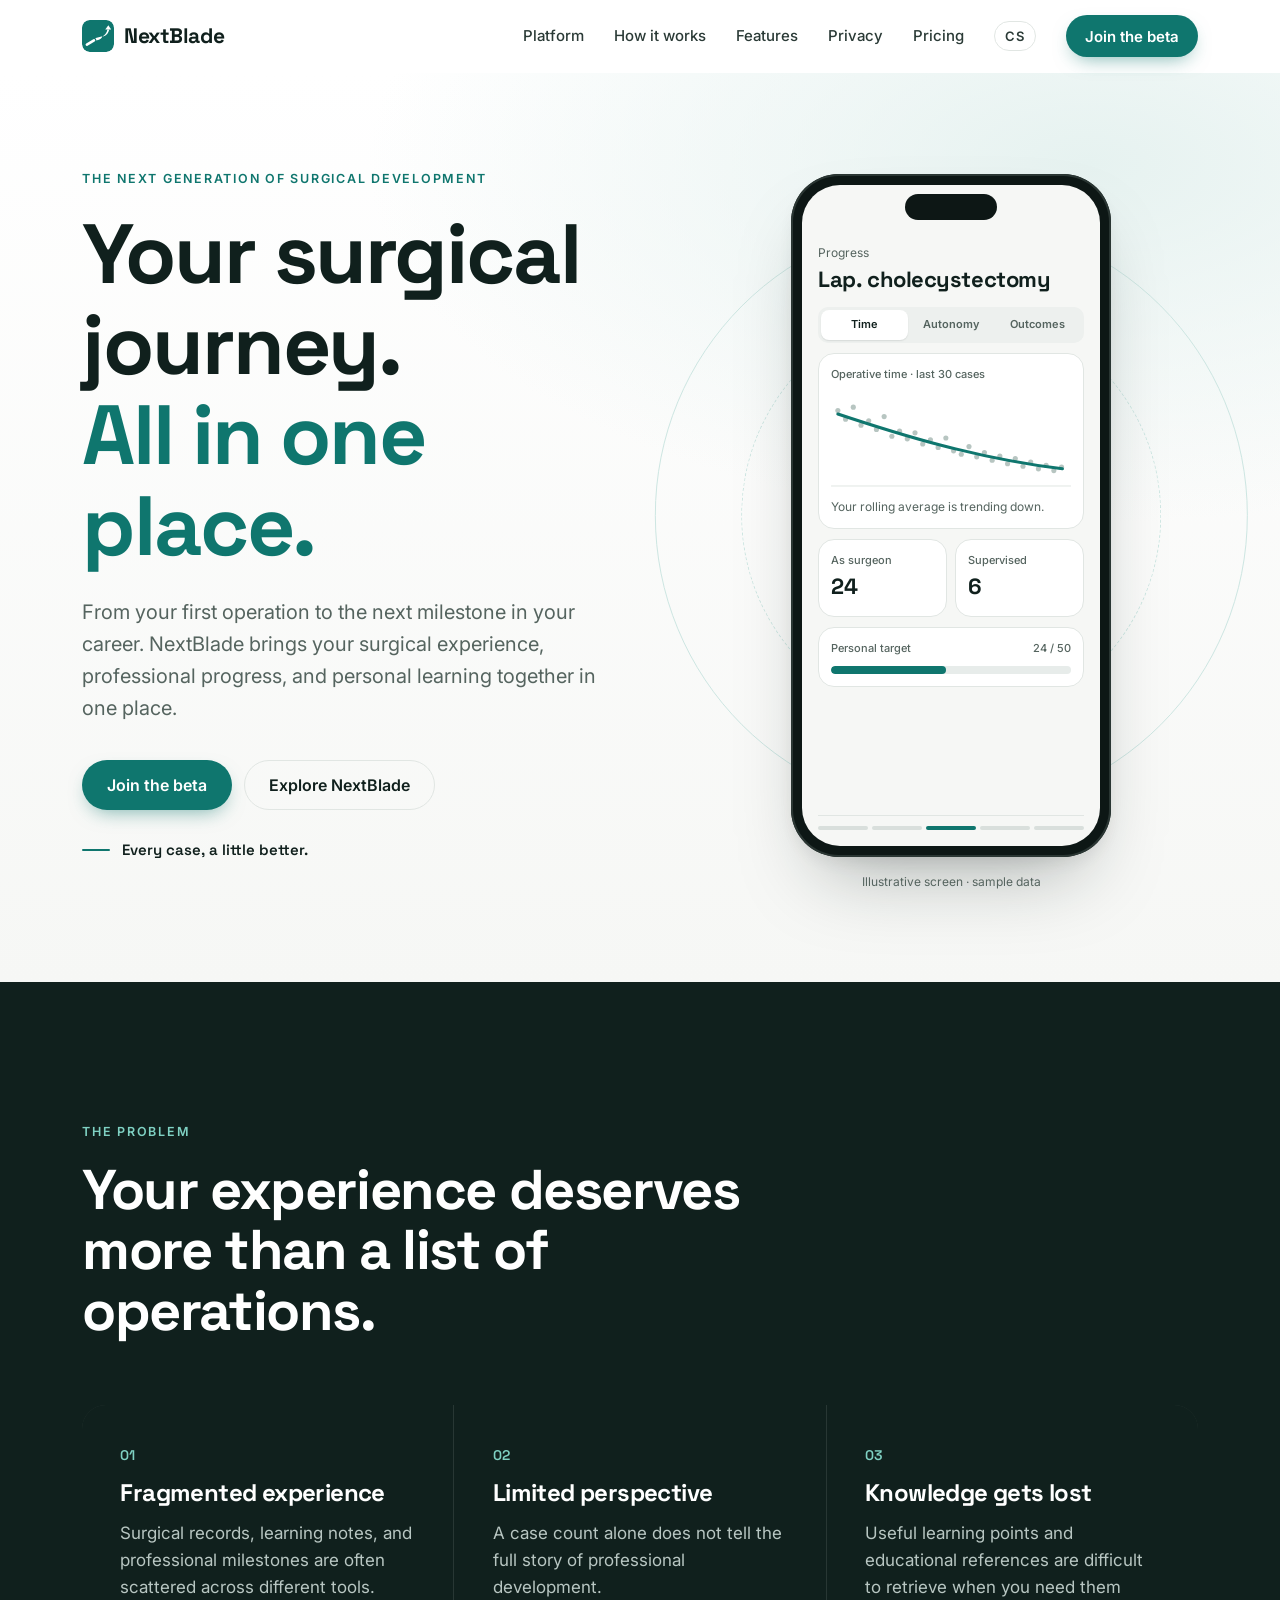
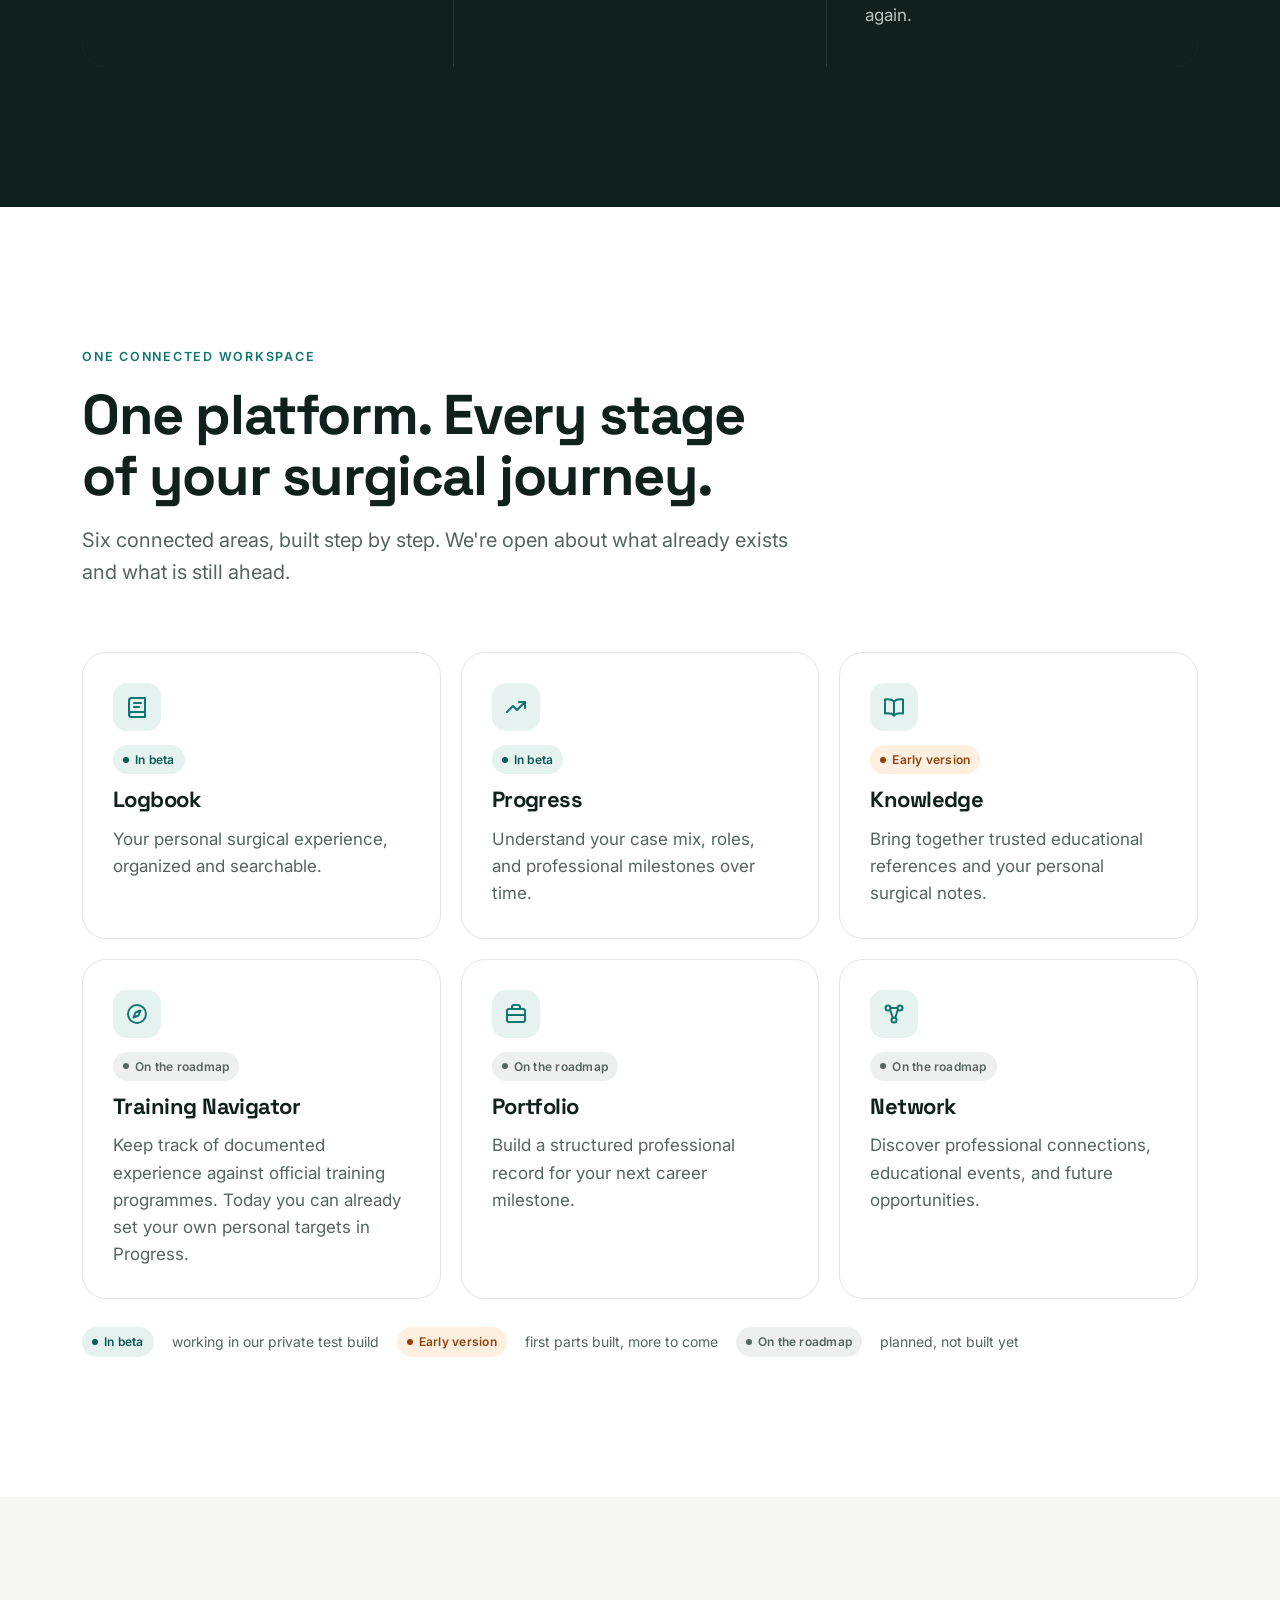
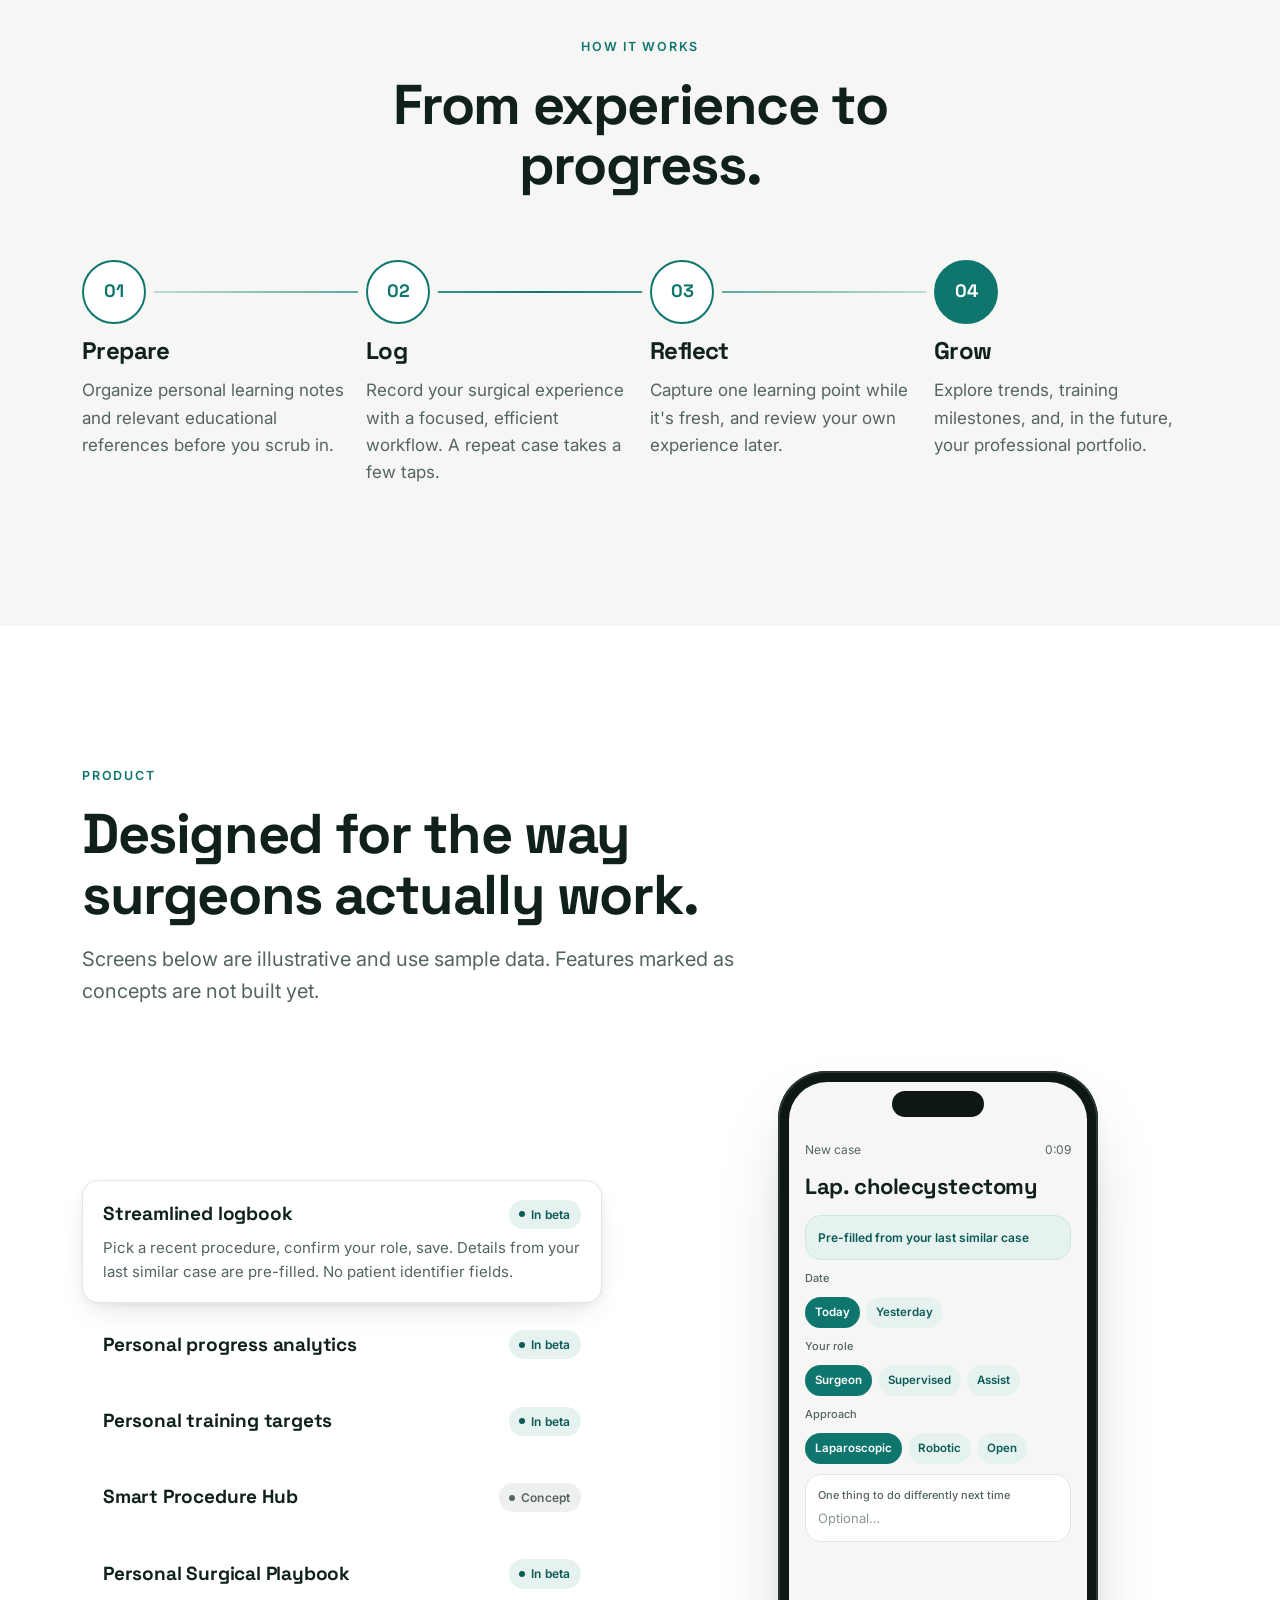
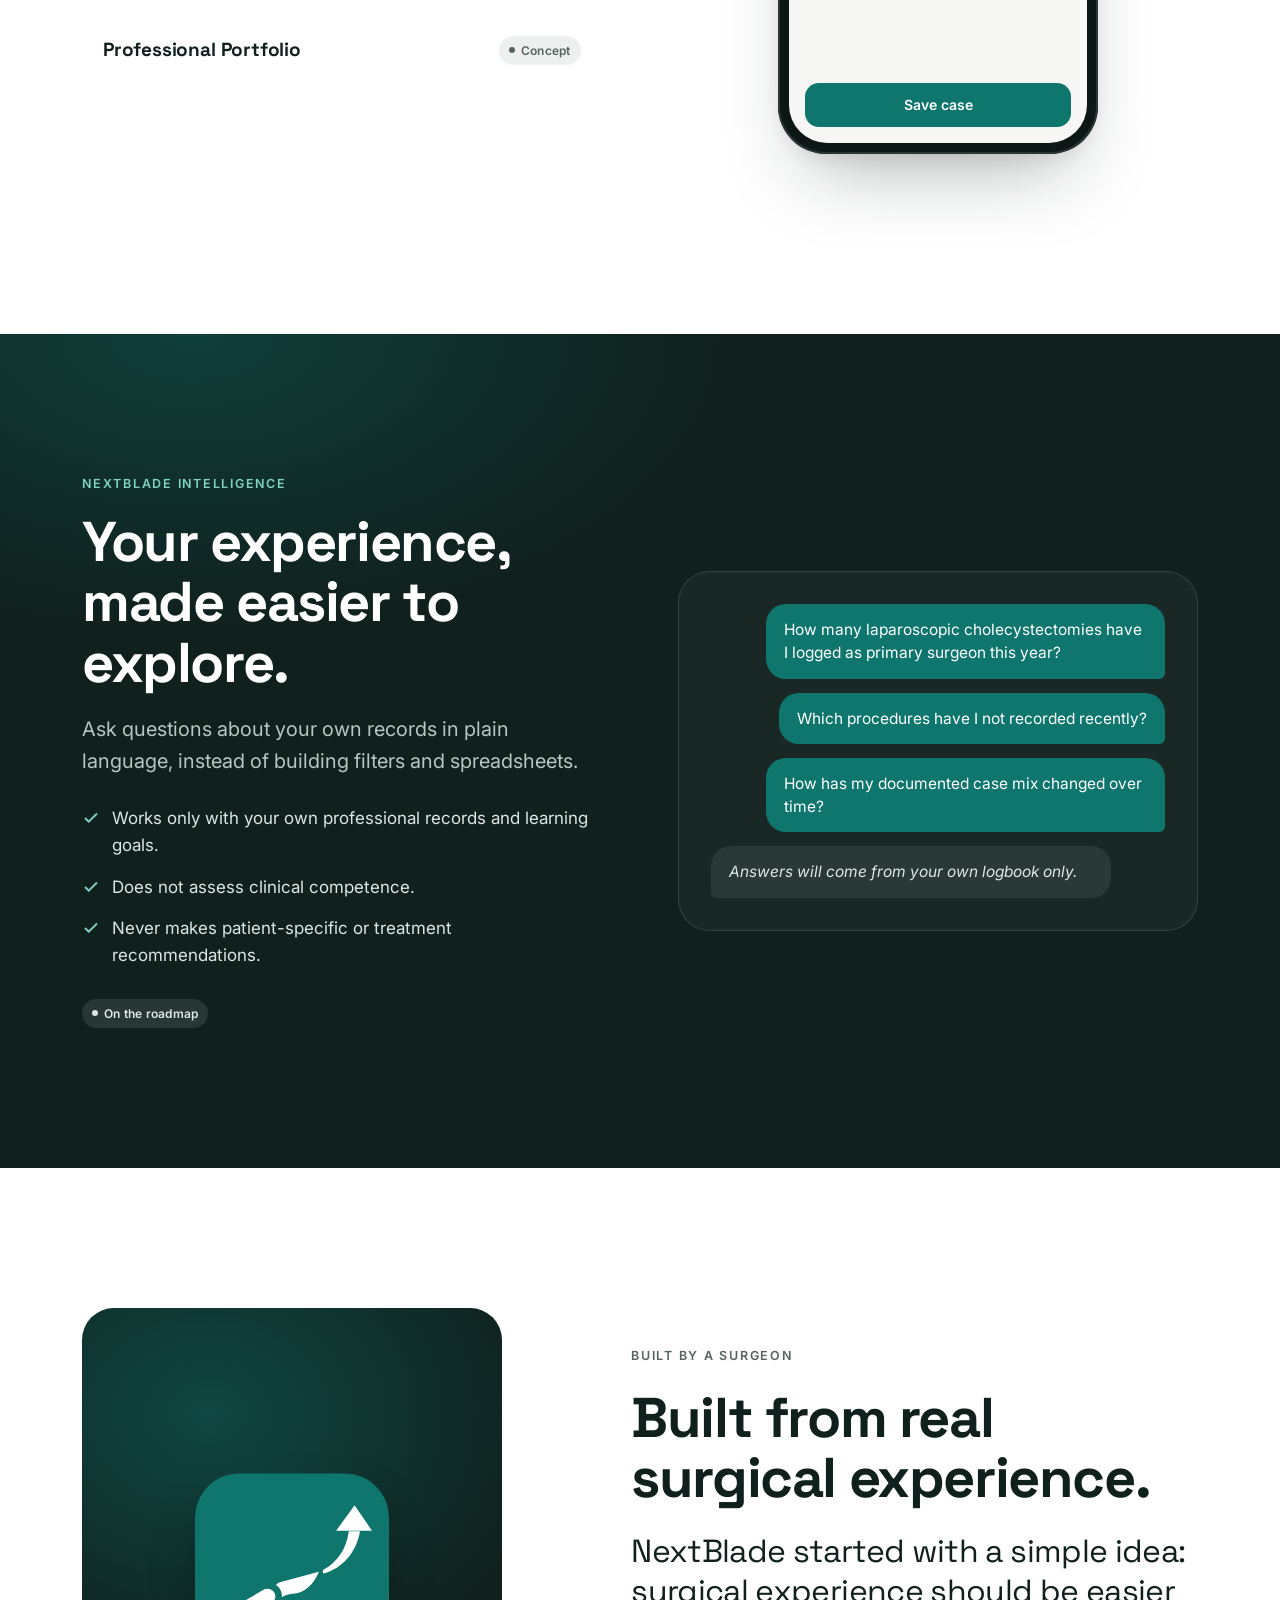
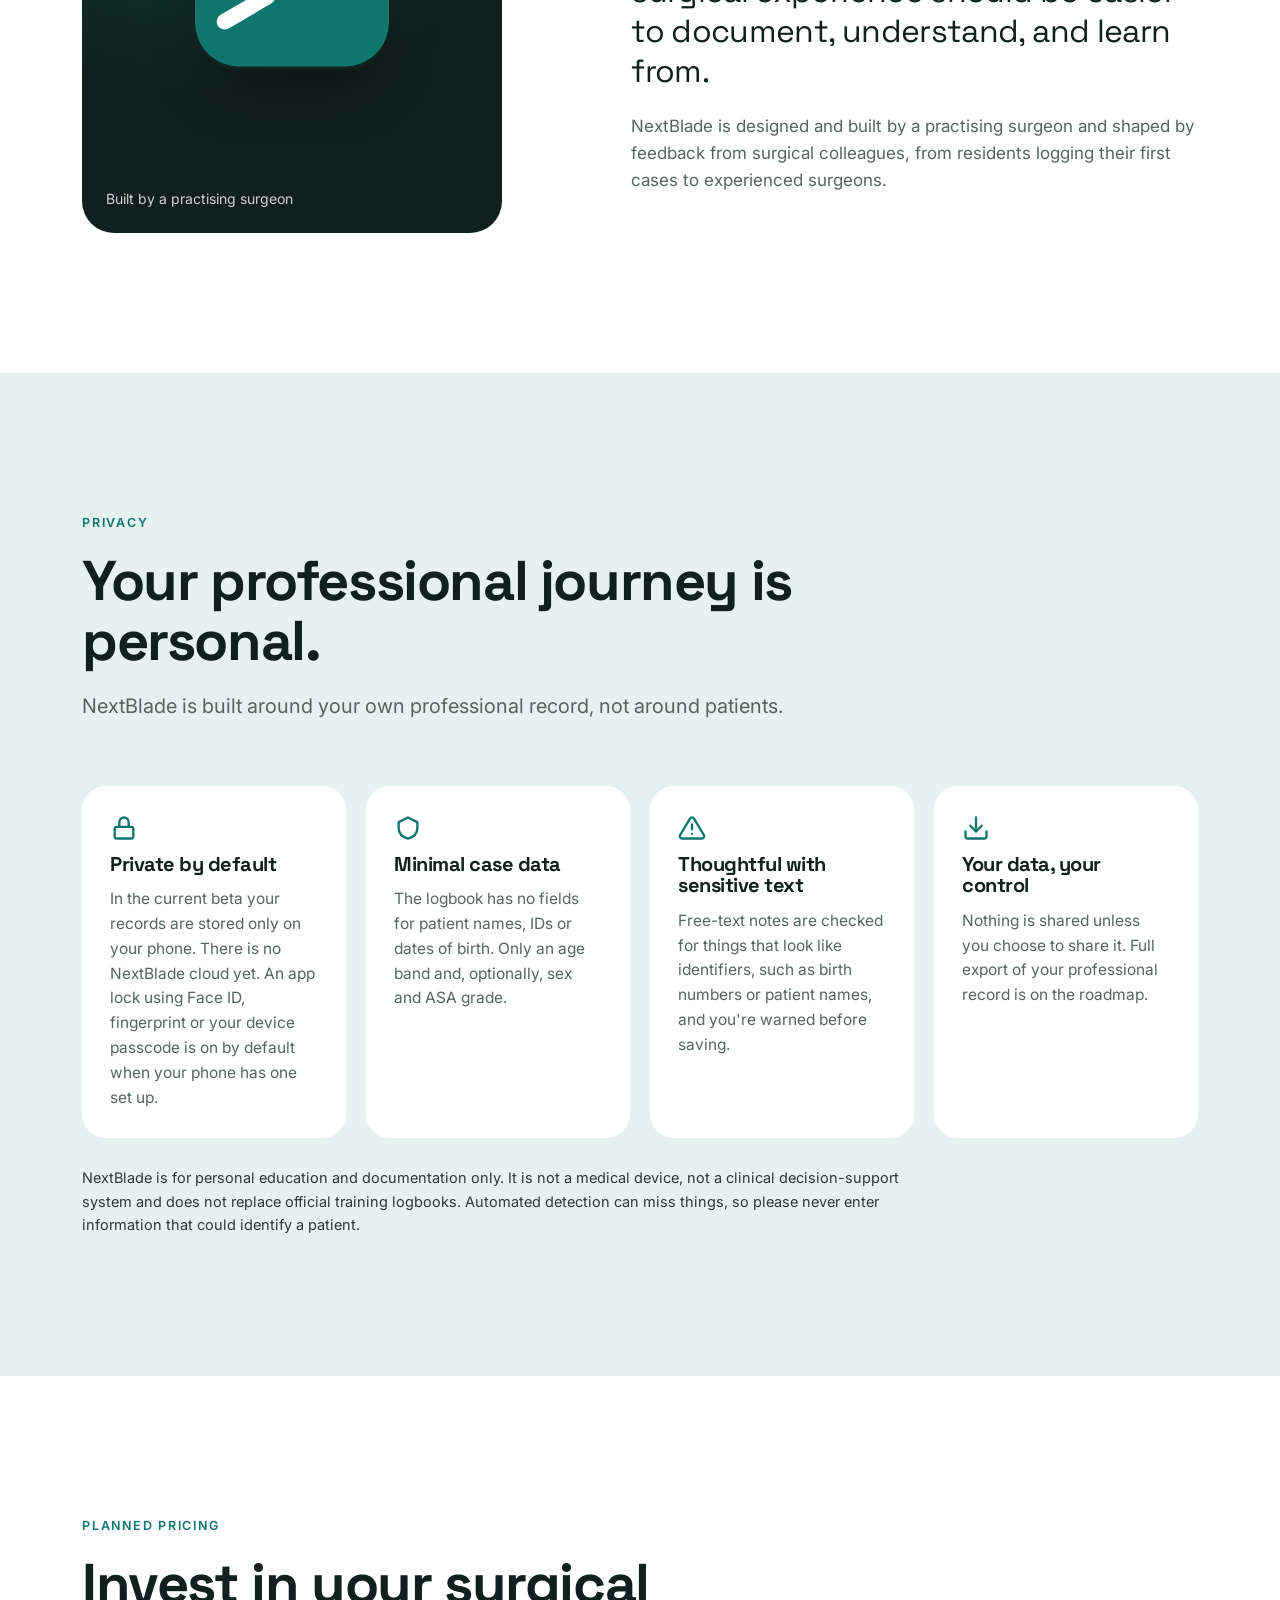
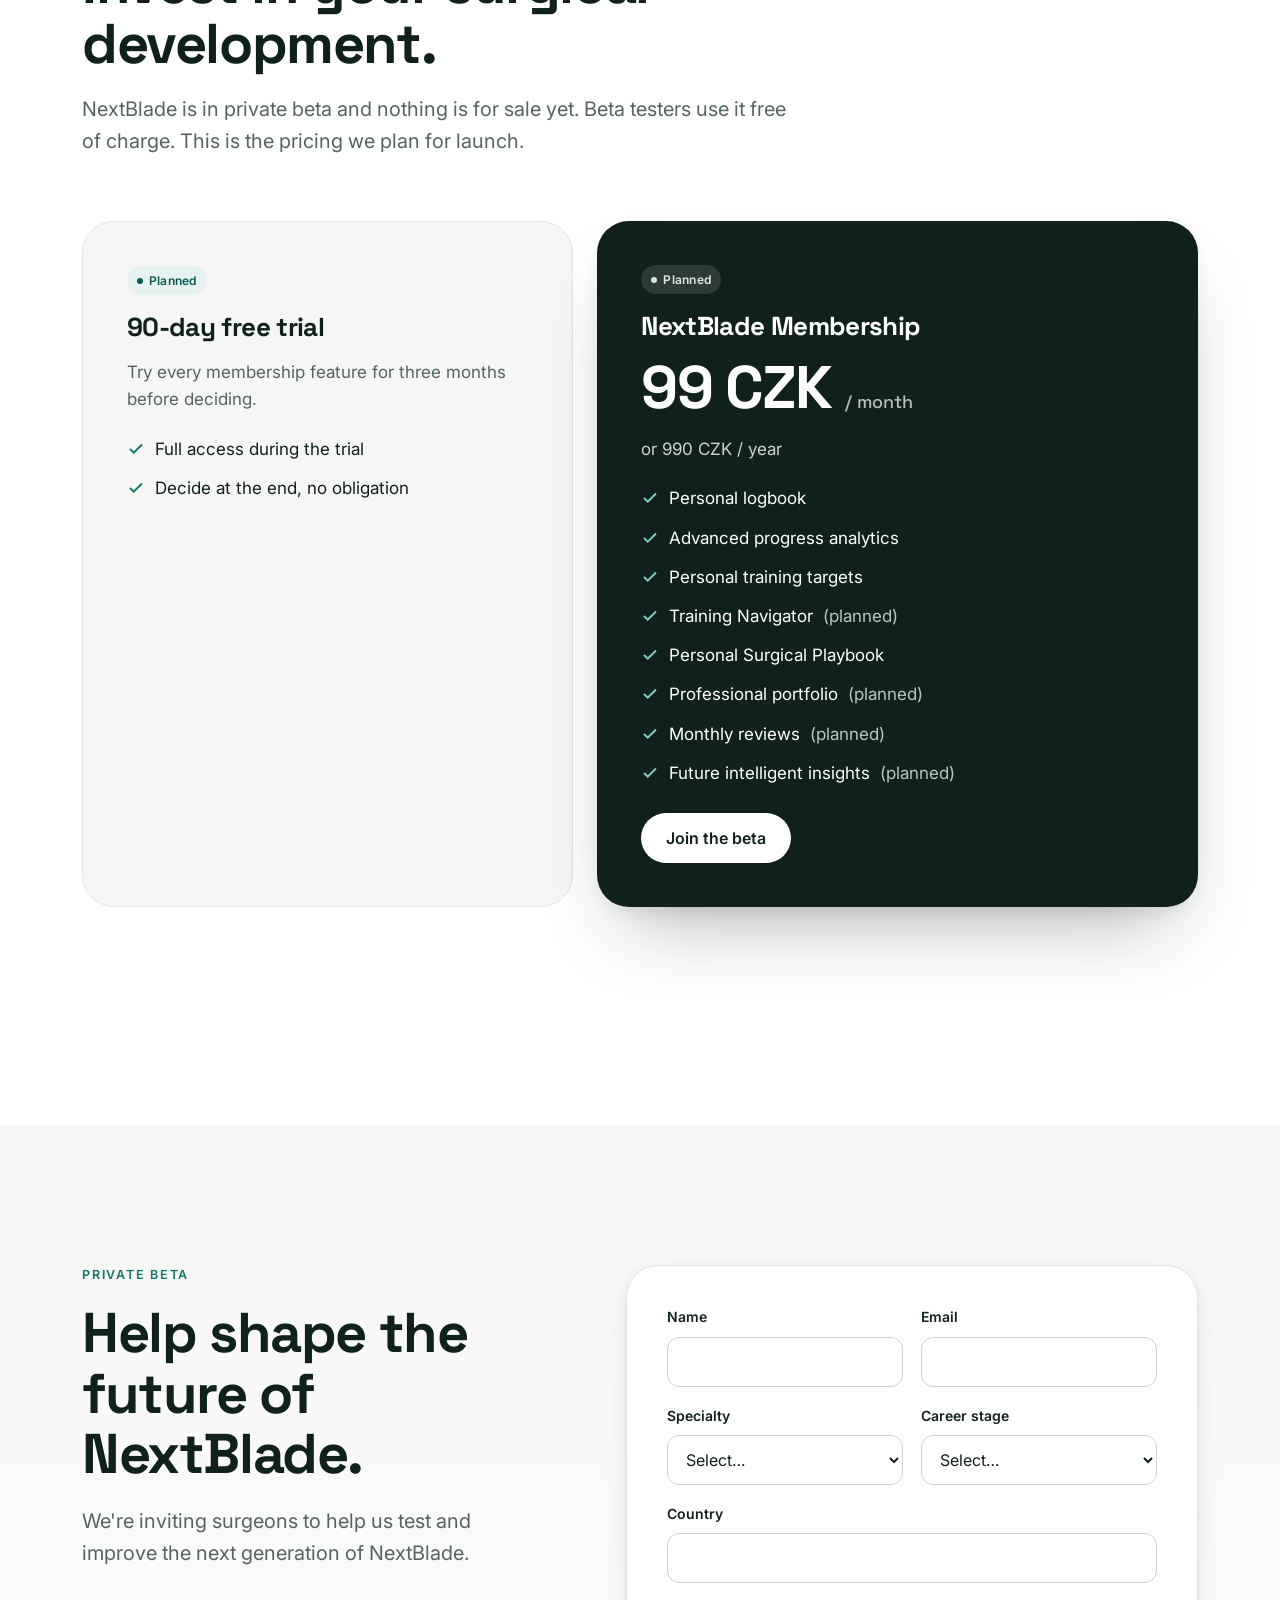
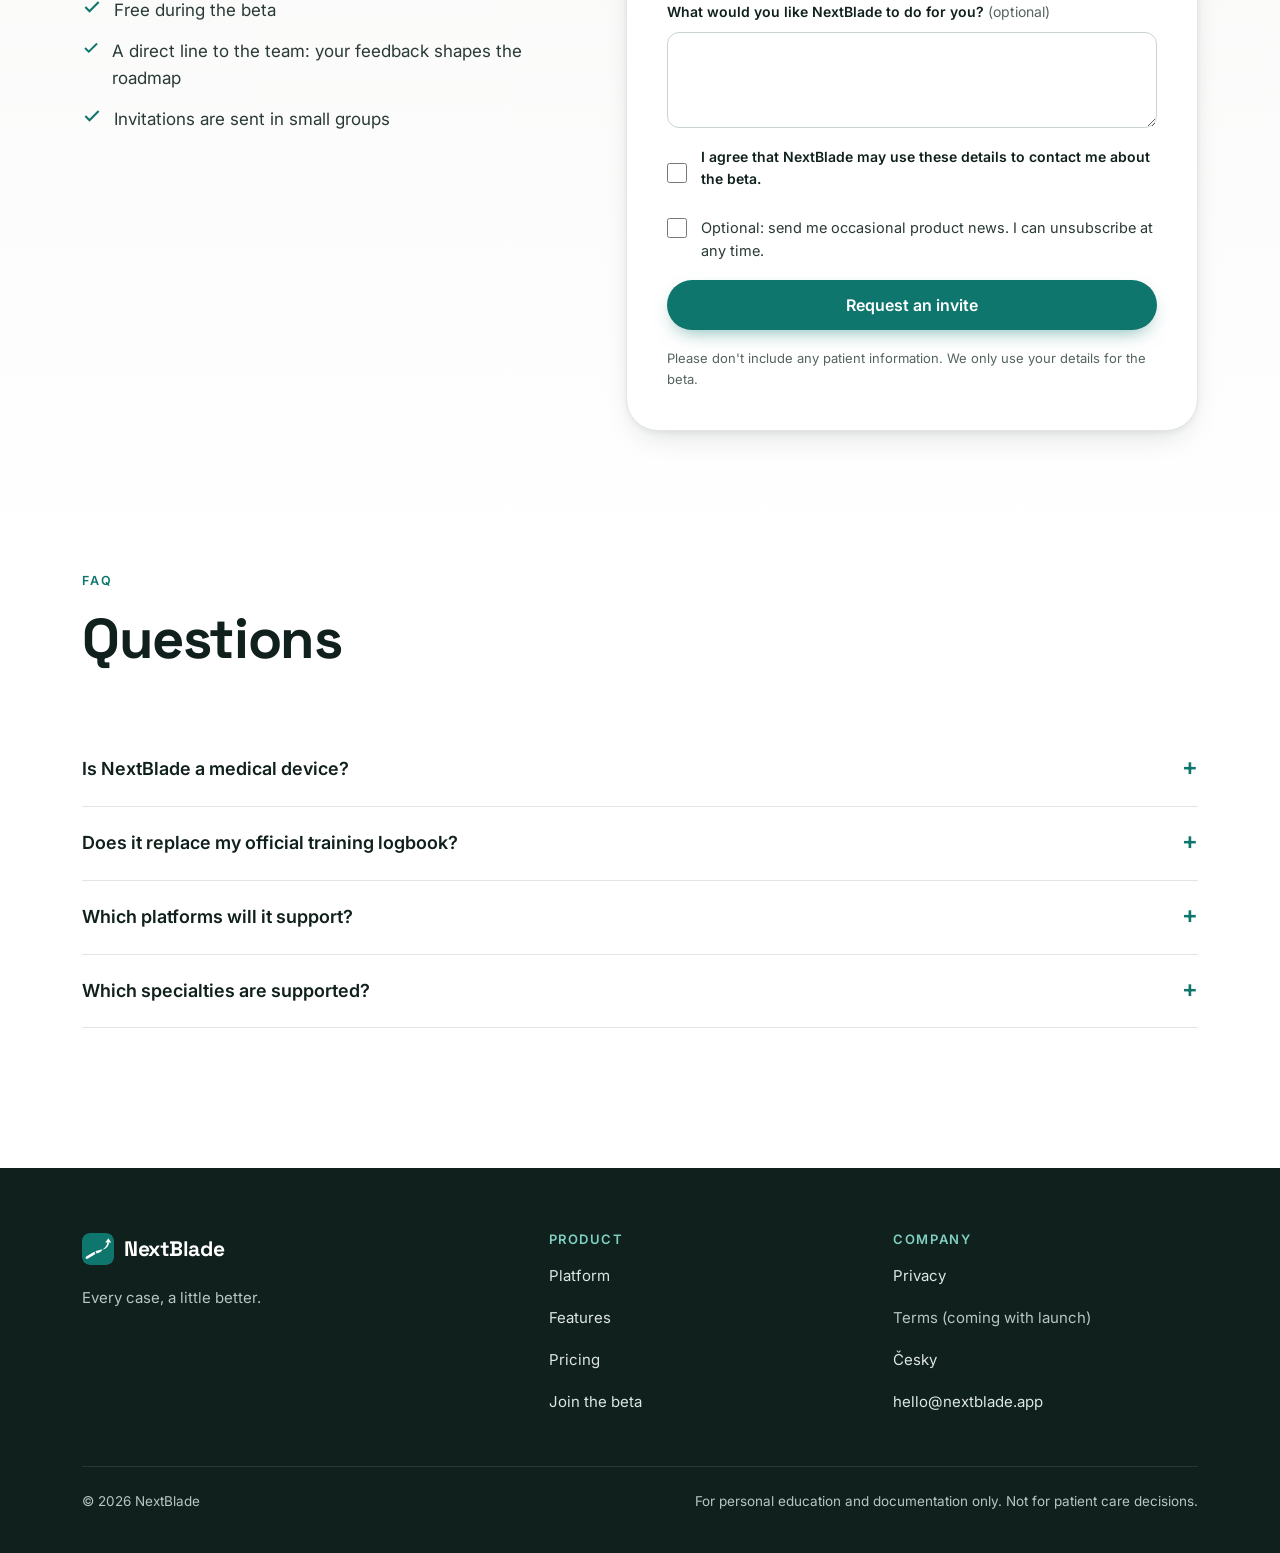
==== commit cd9cabe2: "Website polish: honest feature status, privacy wording, accessibility - Training Navigator marked as" ====
--- a/index.html
+++ b/index.html
@@ -108,7 +108,7 @@
             <div class="s-card" style="flex:1"><div class="s-label">Supervised</div><div class="s-num">6</div></div>
           </div>
           <div class="s-card">
-            <div class="s-row"><span class="s-label">Training target</span><span class="s-label">24 / 50</span></div>
+            <div class="s-row"><span class="s-label">Personal target</span><span class="s-label">24 / 50</span></div>
             <div class="s-bar" style="margin-top:8px"><i style="width:48%"></i></div>
           </div>
           <div class="s-tabbar" aria-hidden="true"><i></i><i></i><i class="on"></i><i></i><i></i></div>
@@ -160,8 +160,8 @@
       </article>
       <article class="area reveal">
         <div class="icon" aria-hidden="true"><svg viewBox="0 0 24 24" fill="none" stroke="#0F766E" stroke-width="2" stroke-linecap="round" stroke-linejoin="round"><circle cx="12" cy="12" r="9"/><polygon points="15.5 8.5 13.5 13.5 8.5 15.5 10.5 10.5"/></svg></div>
-        <span class="badge badge-early">Early version</span>
-        <h3>Training Navigator</h3><p>Keep track of documented experience against relevant training requirements.</p>
+        <span class="badge badge-plan">On the roadmap</span>
+        <h3>Training Navigator</h3><p>Keep track of documented experience against official training programmes. Today you can already set your own personal targets in Progress.</p>
       </article>
       <article class="area reveal">
         <div class="icon" aria-hidden="true"><svg viewBox="0 0 24 24" fill="none" stroke="#0F766E" stroke-width="2" stroke-linecap="round" stroke-linejoin="round"><rect x="3" y="7" width="18" height="13" rx="2"/><path d="M8 7V5a2 2 0 0 1 2-2h4a2 2 0 0 1 2 2v2"/><path d="M3 13h18"/></svg></div>
@@ -174,7 +174,7 @@
         <h3>Network</h3><p>Discover professional connections, educational events, and future opportunities.</p>
       </article>
     </div>
-    <div class="legend reveal" aria-label="Status legend">
+    <div class="legend reveal" role="group" aria-label="Status legend">
       <span class="badge badge-live">In beta</span> working in our private test build
       <span class="badge badge-early">Early version</span> first parts built, more to come
       <span class="badge badge-plan">On the roadmap</span> planned, not built yet
@@ -208,12 +208,12 @@
     </div>
     <div class="showcase-grid">
       <div class="tabs" role="tablist" aria-label="NextBlade features">
-        <button class="tab" role="tab" id="t-log" aria-controls="p-log" aria-selected="true"><strong>Streamlined logbook</strong><span class="badge badge-live">In beta</span><span class="desc">Pick a recent procedure, confirm your role, save. Details from your last similar case are pre-filled. No patient identifier fields.</span></button>
-        <button class="tab" role="tab" id="t-prog" aria-controls="p-prog" aria-selected="false" tabindex="-1"><strong>Personal progress analytics</strong><span class="badge badge-live">In beta</span><span class="desc">Case counts by role and period, operative-time trends, autonomy over time and milestones, each with a plain-language summary.</span></button>
-        <button class="tab" role="tab" id="t-nav" aria-controls="p-nav" aria-selected="false" tabindex="-1"><strong>Training Navigator</strong><span class="badge badge-early">Early version</span><span class="desc">Set your own targets, with the source you're tracking against, and see documented experience next to them.</span></button>
-        <button class="tab" role="tab" id="t-hub" aria-controls="p-hub" aria-selected="false" tabindex="-1"><strong>Smart Procedure Hub</strong><span class="badge badge-plan">Concept</span><span class="desc">One place per procedure for your own history, notes and links to trusted educational resources.</span></button>
-        <button class="tab" role="tab" id="t-play" aria-controls="p-play" aria-selected="false" tabindex="-1"><strong>Personal Surgical Playbook</strong><span class="badge badge-live">In beta</span><span class="desc">Your own key steps, pitfalls and focus for each procedure, shown with your last reflections before the next case.</span></button>
-        <button class="tab" role="tab" id="t-port" aria-controls="p-port" aria-selected="false" tabindex="-1"><strong>Professional Portfolio</strong><span class="badge badge-plan">Concept</span><span class="desc">A structured summary of your documented experience for applications and career milestones.</span></button>
+        <button type="button" class="tab" role="tab" id="t-log" aria-controls="p-log" aria-selected="true"><strong>Streamlined logbook</strong><span class="badge badge-live">In beta</span><span class="desc">Pick a recent procedure, confirm your role, save. Details from your last similar case are pre-filled. No patient identifier fields.</span></button>
+        <button type="button" class="tab" role="tab" id="t-prog" aria-controls="p-prog" aria-selected="false" tabindex="-1"><strong>Personal progress analytics</strong><span class="badge badge-live">In beta</span><span class="desc">Case counts by role and period, operative-time trends, autonomy over time and milestones, each with a plain-language summary.</span></button>
+        <button type="button" class="tab" role="tab" id="t-nav" aria-controls="p-nav" aria-selected="false" tabindex="-1"><strong>Personal training targets</strong><span class="badge badge-live">In beta</span><span class="desc">Set your own targets, note the source you're tracking against, and see documented experience next to them. Official training programmes are not built in yet.</span></button>
+        <button type="button" class="tab" role="tab" id="t-hub" aria-controls="p-hub" aria-selected="false" tabindex="-1"><strong>Smart Procedure Hub</strong><span class="badge badge-plan">Concept</span><span class="desc">One place per procedure for your own history, notes and links to trusted educational resources.</span></button>
+        <button type="button" class="tab" role="tab" id="t-play" aria-controls="p-play" aria-selected="false" tabindex="-1"><strong>Personal Surgical Playbook</strong><span class="badge badge-live">In beta</span><span class="desc">Your own key steps, pitfalls and focus for each procedure, shown with your last reflections before the next case.</span></button>
+        <button type="button" class="tab" role="tab" id="t-port" aria-controls="p-port" aria-selected="false" tabindex="-1"><strong>Professional Portfolio</strong><span class="badge badge-plan">Concept</span><span class="desc">A structured summary of your documented experience for applications and career milestones.</span></button>
       </div>
 
       <div class="stage">
@@ -250,9 +250,9 @@
           </div>
         </div>
         <div class="panel" role="tabpanel" id="p-nav" aria-labelledby="t-nav" hidden>
-          <div class="phone" role="img" aria-label="Illustrative training targets screen">
-            <div class="screen">
-              <div class="s-title">Targets</div>
+          <div class="phone" role="img" aria-label="Illustrative personal targets screen">
+            <div class="screen">
+              <div class="s-title">My targets</div>
               <div class="s-sub">Source: your own entry, e.g. your programme's requirements</div>
               <div class="s-card"><div class="s-row"><span>Lap. cholecystectomy</span><span class="s-label">24 / 50</span></div><div class="s-bar" style="margin-top:8px"><i style="width:48%"></i></div></div>
               <div class="s-card"><div class="s-row"><span>Inguinal hernia repair</span><span class="s-label">31 / 40</span></div><div class="s-bar" style="margin-top:8px"><i style="width:78%"></i></div></div>
@@ -317,7 +317,7 @@
       </ul>
       <p style="margin-top:28px"><span class="badge" style="background:rgba(255,255,255,.1);color:#DDE6E3">On the roadmap</span></p>
     </div>
-    <div class="chat reveal" aria-label="Example questions">
+    <div class="chat reveal" role="group" aria-label="Example questions">
       <p class="bubble q">How many laparoscopic cholecystectomies have I logged as primary surgeon this year?</p>
       <p class="bubble q">Which procedures have I not recorded recently?</p>
       <p class="bubble q">How has my documented case mix changed over time?</p>
@@ -353,7 +353,7 @@
     <div class="priv-grid">
       <article class="priv reveal">
         <svg viewBox="0 0 24 24" fill="none" stroke="#0F766E" stroke-width="2" stroke-linecap="round" stroke-linejoin="round" aria-hidden="true"><rect x="4" y="11" width="16" height="10" rx="2"/><path d="M8 11V7a4 4 0 0 1 8 0v4"/></svg>
-        <h3>Private by default</h3><p>Your records are yours. In the current beta they stay on your phone, behind Face ID, fingerprint or your device passcode.</p>
+        <h3>Private by default</h3><p>In the current beta your records are stored only on your phone. There is no NextBlade cloud yet. An app lock using Face ID, fingerprint or your device passcode is on by default when your phone has one set up.</p>
       </article>
       <article class="priv reveal">
         <svg viewBox="0 0 24 24" fill="none" stroke="#0F766E" stroke-width="2" stroke-linecap="round" stroke-linejoin="round" aria-hidden="true"><path d="M12 3l8 4v5c0 5-3.5 8-8 9-4.5-1-8-4-8-9V7z"/></svg>
@@ -398,7 +398,8 @@
         <ul>
           <li><svg width="18" height="18" viewBox="0 0 24 24" fill="none" stroke="#7FD1C3" stroke-width="2.5" aria-hidden="true"><polyline points="20 6 9 17 4 12"/></svg>Personal logbook</li>
           <li><svg width="18" height="18" viewBox="0 0 24 24" fill="none" stroke="#7FD1C3" stroke-width="2.5" aria-hidden="true"><polyline points="20 6 9 17 4 12"/></svg>Advanced progress analytics</li>
-          <li><svg width="18" height="18" viewBox="0 0 24 24" fill="none" stroke="#7FD1C3" stroke-width="2.5" aria-hidden="true"><polyline points="20 6 9 17 4 12"/></svg>Training Navigator</li>
+          <li><svg width="18" height="18" viewBox="0 0 24 24" fill="none" stroke="#7FD1C3" stroke-width="2.5" aria-hidden="true"><polyline points="20 6 9 17 4 12"/></svg>Personal training targets</li>
+          <li><svg width="18" height="18" viewBox="0 0 24 24" fill="none" stroke="#7FD1C3" stroke-width="2.5" aria-hidden="true"><polyline points="20 6 9 17 4 12"/></svg>Training Navigator <span class="muted">(planned)</span></li>
           <li><svg width="18" height="18" viewBox="0 0 24 24" fill="none" stroke="#7FD1C3" stroke-width="2.5" aria-hidden="true"><polyline points="20 6 9 17 4 12"/></svg>Personal Surgical Playbook</li>
           <li><svg width="18" height="18" viewBox="0 0 24 24" fill="none" stroke="#7FD1C3" stroke-width="2.5" aria-hidden="true"><polyline points="20 6 9 17 4 12"/></svg>Professional portfolio <span class="muted">(planned)</span></li>
           <li><svg width="18" height="18" viewBox="0 0 24 24" fill="none" stroke="#7FD1C3" stroke-width="2.5" aria-hidden="true"><polyline points="20 6 9 17 4 12"/></svg>Monthly reviews <span class="muted">(planned)</span></li>
@@ -480,11 +481,11 @@
         <p class="tag">Every case, a little better.</p>
       </div>
       <div>
-        <h4>Product</h4>
+        <h3 class="foot-h">Product</h3>
         <ul><li><a href="#platform">Platform</a></li><li><a href="#features">Features</a></li><li><a href="#pricing">Pricing</a></li><li><a href="#beta">Join the beta</a></li></ul>
       </div>
       <div>
-        <h4>Company</h4>
+        <h3 class="foot-h">Company</h3>
         <ul><li><a href="#privacy">Privacy</a></li><li><span>Terms (coming with launch)</span></li><li><a href="cs/" hreflang="cs" lang="cs">Česky</a></li><li><a href="mailto:hello@nextblade.app">hello@nextblade.app</a></li></ul>
       </div>
     </div>
--- a/assets/styles.css
+++ b/assets/styles.css
@@ -285,7 +285,7 @@
 .foot-grid { display: grid; grid-template-columns: 1.4fr 1fr 1fr; gap: 40px; }
 .site-footer .brand { color: #fff; }
 .site-footer .tag { margin-top: 14px; color: #B8C6C2; }
-.site-footer h4 { font-family: var(--font-body); font-size: 13px; letter-spacing: .12em; text-transform: uppercase; color: #7FD1C3; margin-bottom: 14px; font-weight: 600; }
+.site-footer .foot-h { font-family: var(--font-body); font-size: 13px; letter-spacing: .12em; text-transform: uppercase; color: #7FD1C3; margin-bottom: 14px; font-weight: 600; }
 .site-footer ul { list-style: none; margin: 0; padding: 0; display: grid; gap: 10px; }
 .site-footer a { color: #DDE6E3; text-decoration: none; }
 .site-footer a:hover { color: #fff; text-decoration: underline; }
@@ -308,3 +308,6 @@
 .nav-links a.lang { font-weight: 600; font-size: 13px; letter-spacing: .06em; border: 1px solid var(--line); border-radius: 999px; padding: 6px 10px; }
 @media (max-width: 900px) { .nav-links a.lang { border: 0; border-bottom: 1px solid var(--line); border-radius: 0; padding: 14px 0; font-size: 17px; letter-spacing: 0; } }
 html[lang="cs"] .hero h1 { font-size: clamp(38px, 5.6vw, 66px); }
+section[id] { scroll-margin-top: 72px; }
+.site-footer ul a, .site-footer ul span { display: inline-block; padding: 4px 0; }
+@media (max-width: 760px) { .site-footer ul a { padding: 10px 0; } .site-footer ul { gap: 0; } }
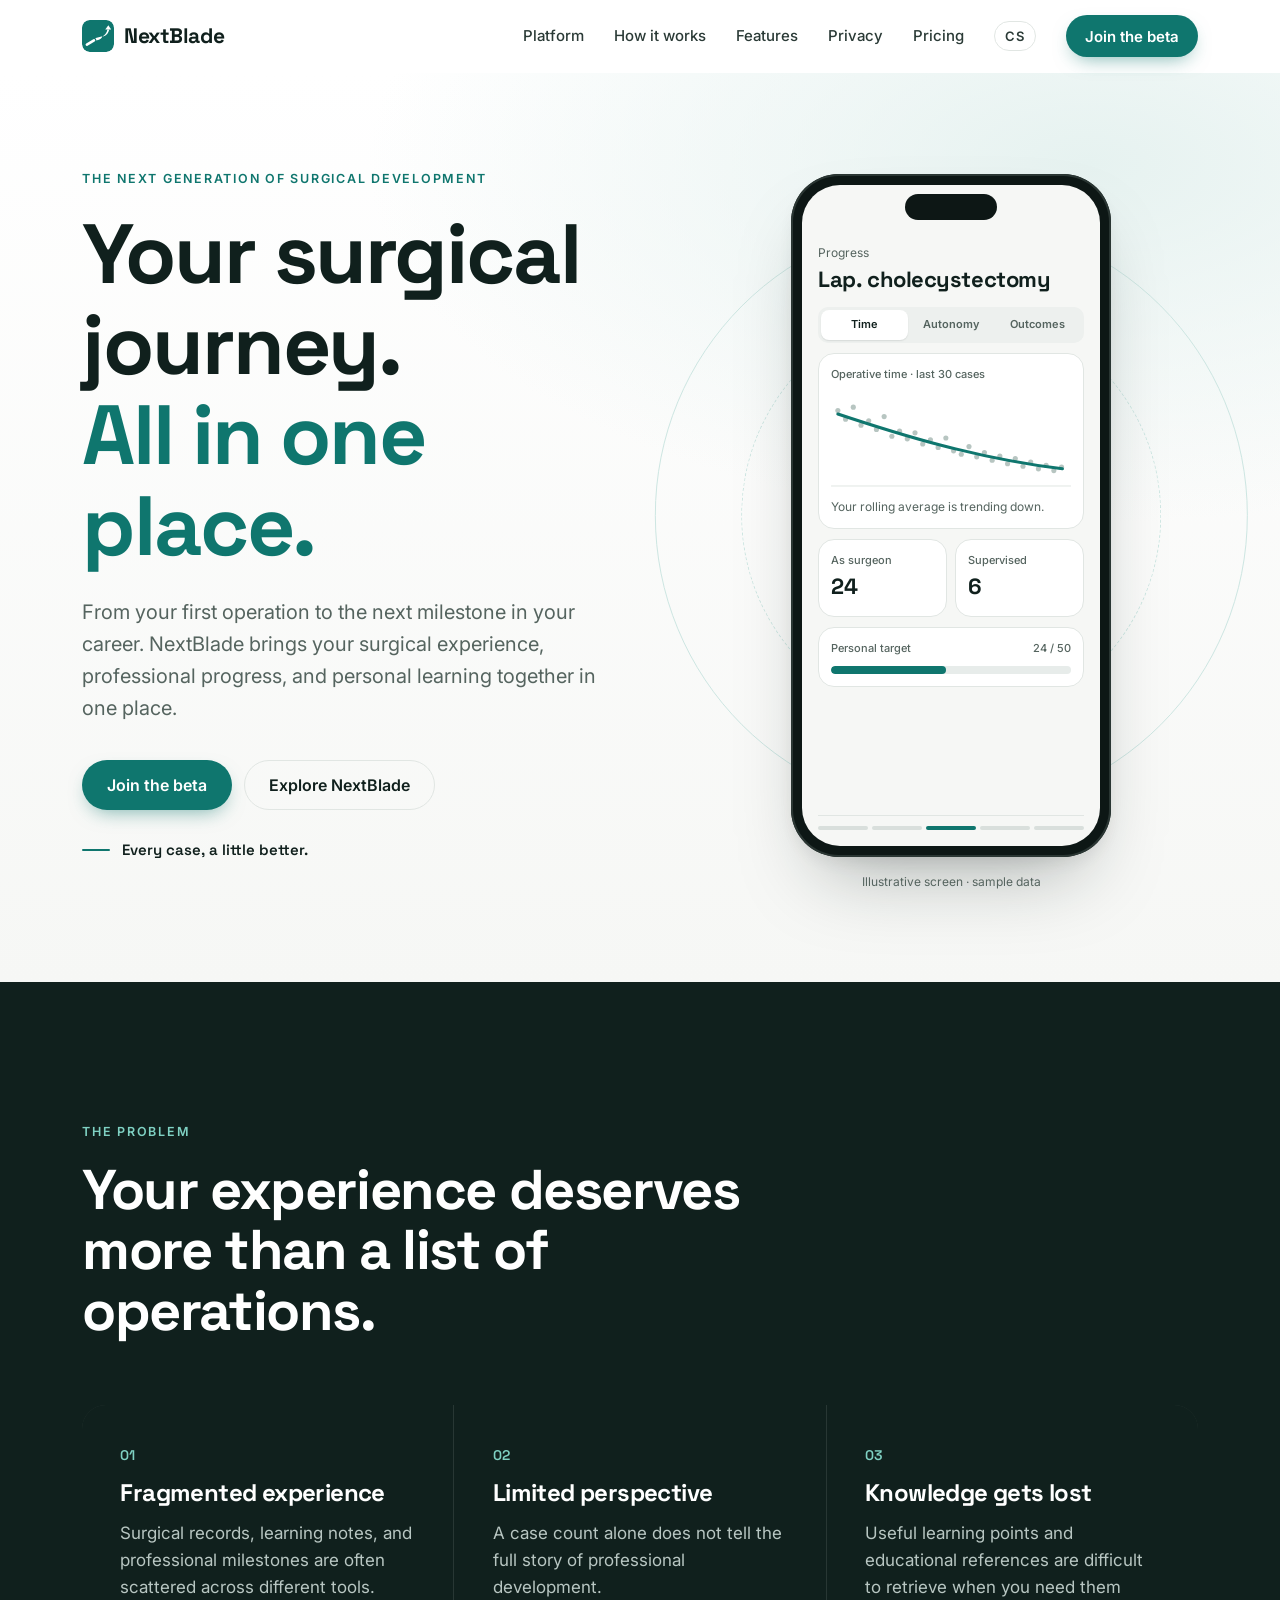
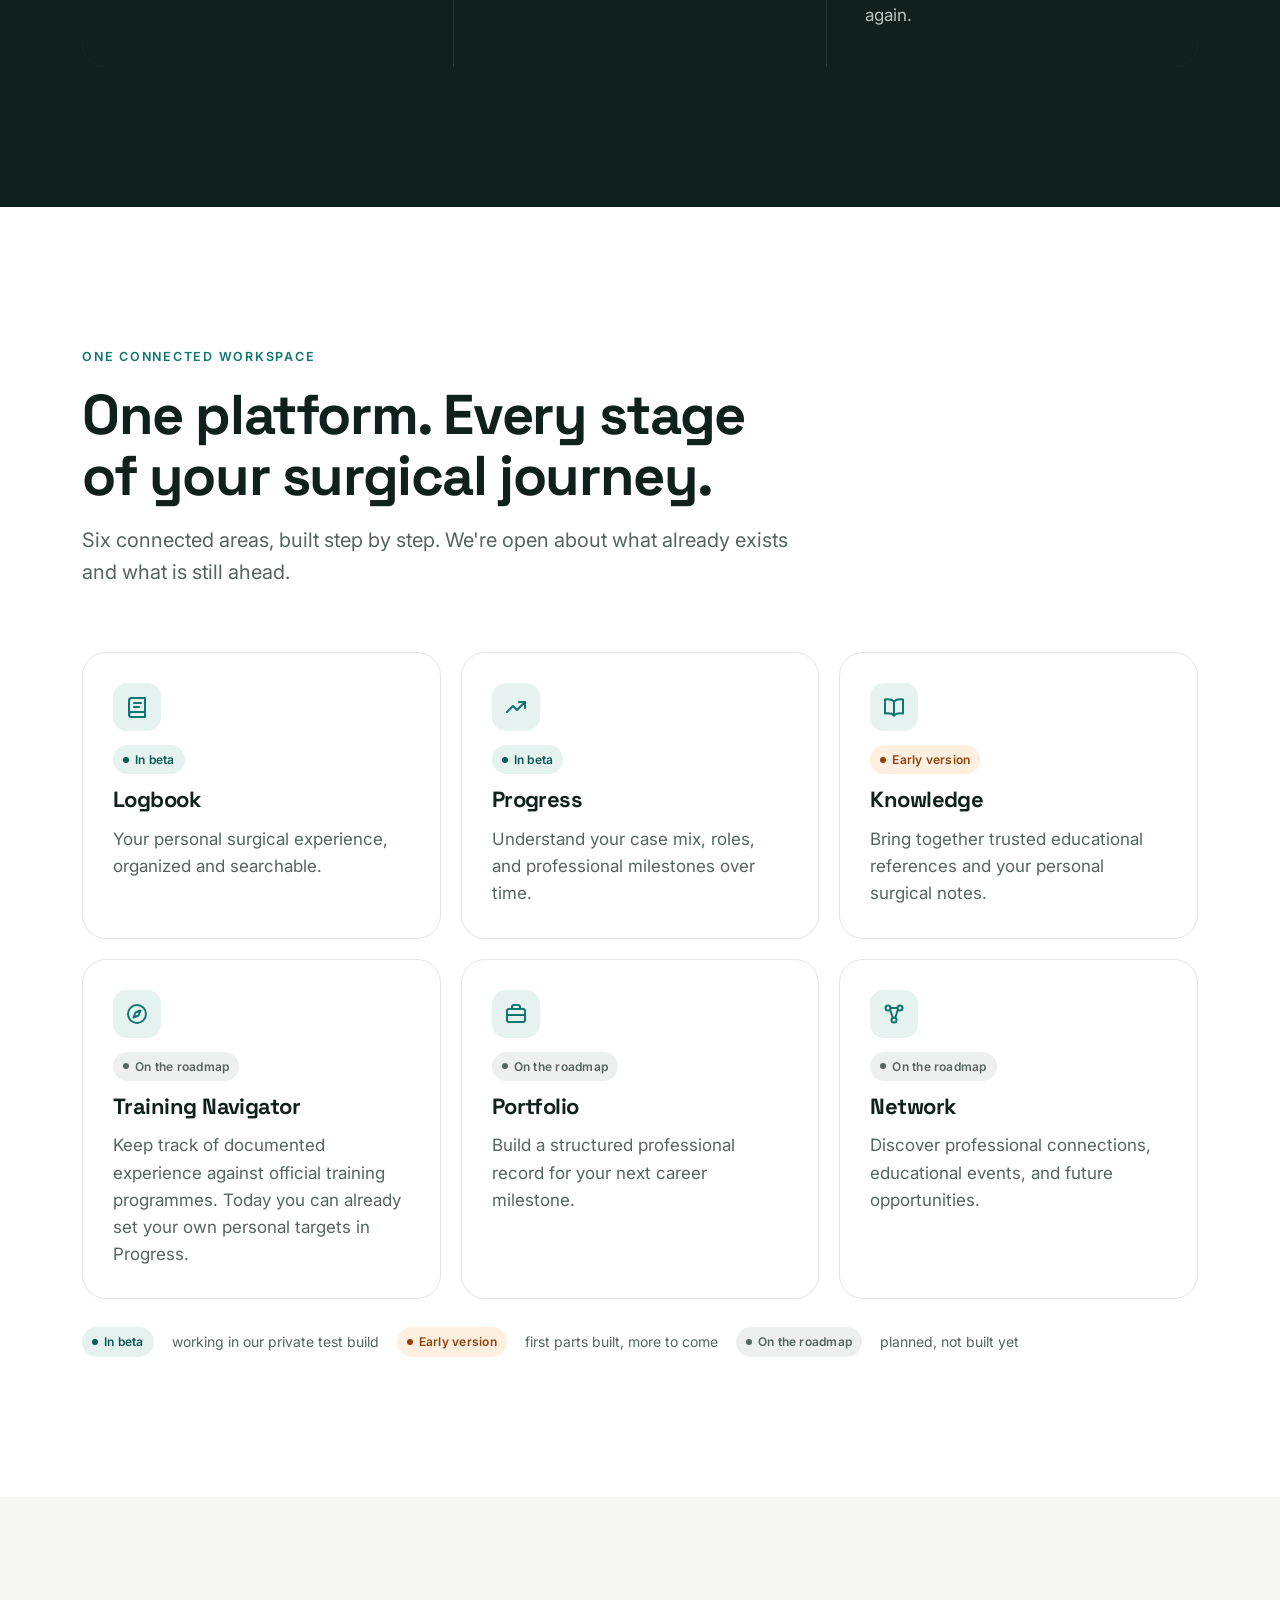
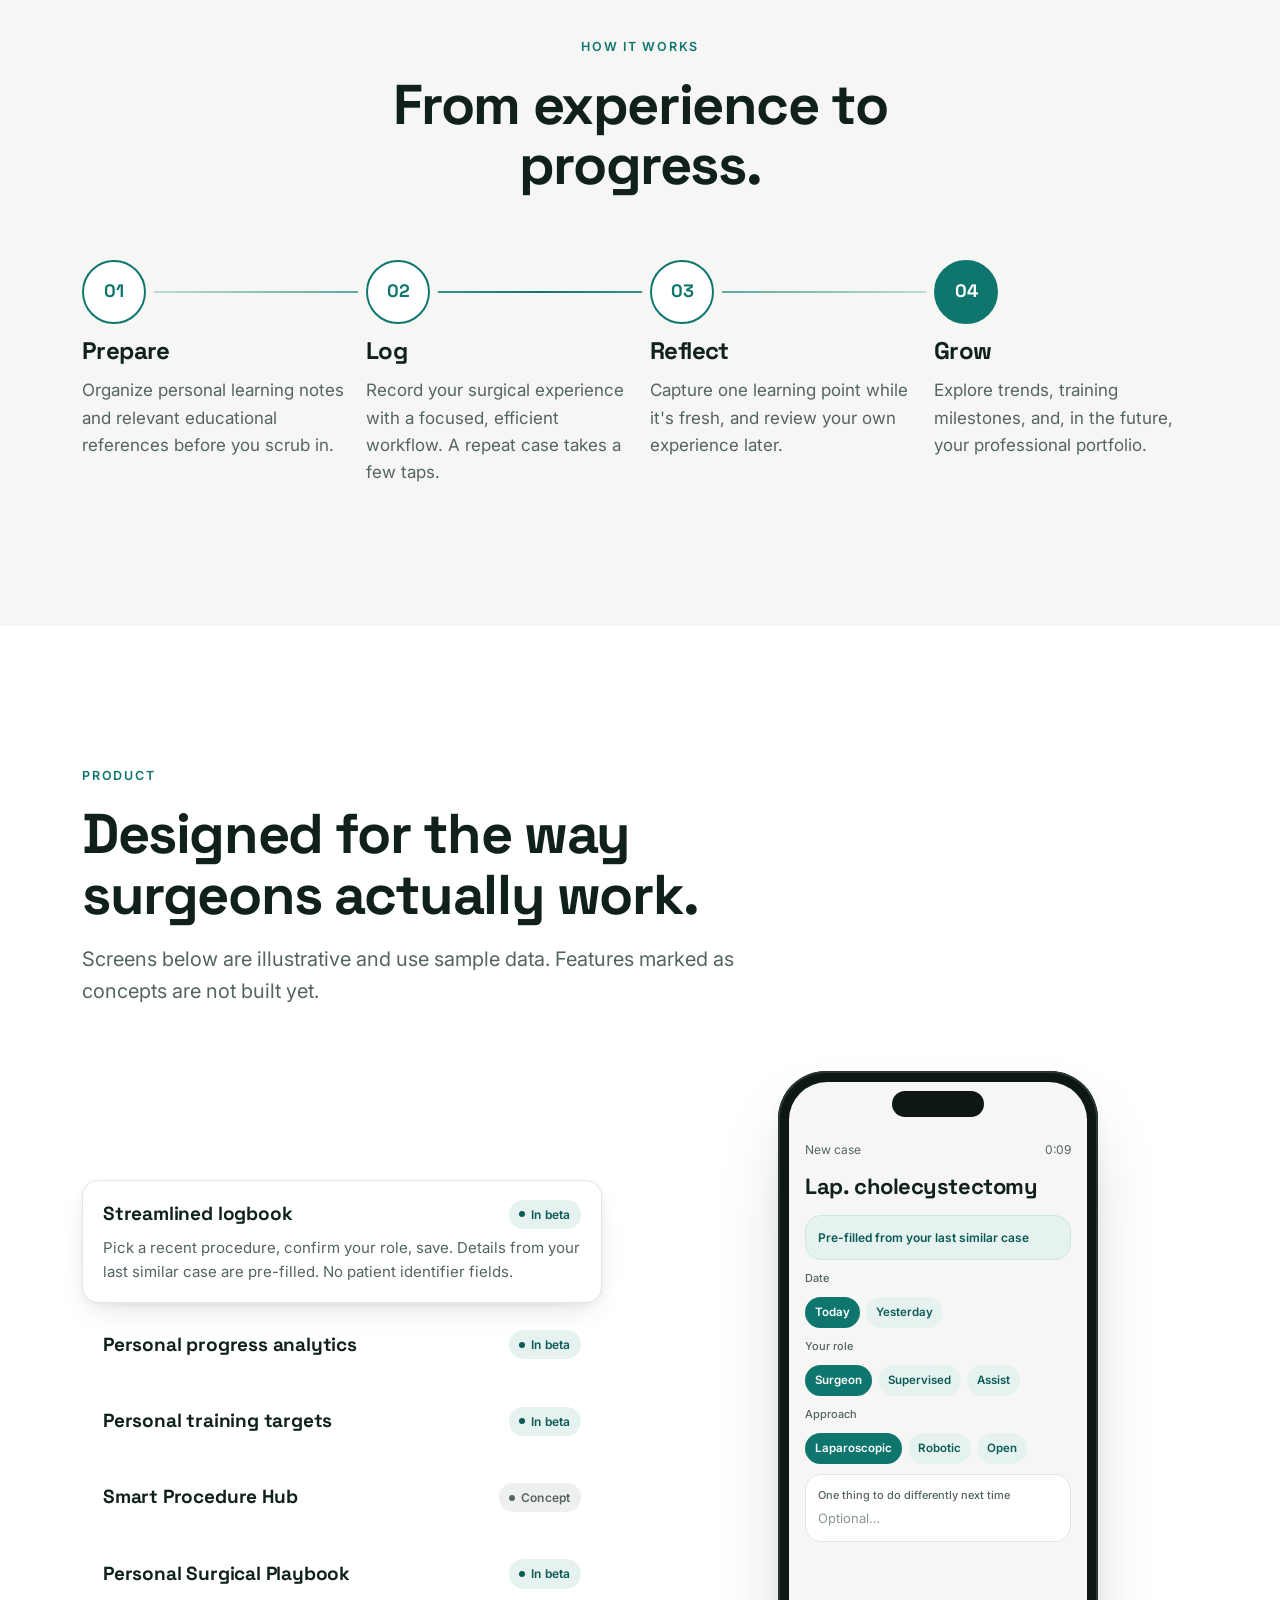
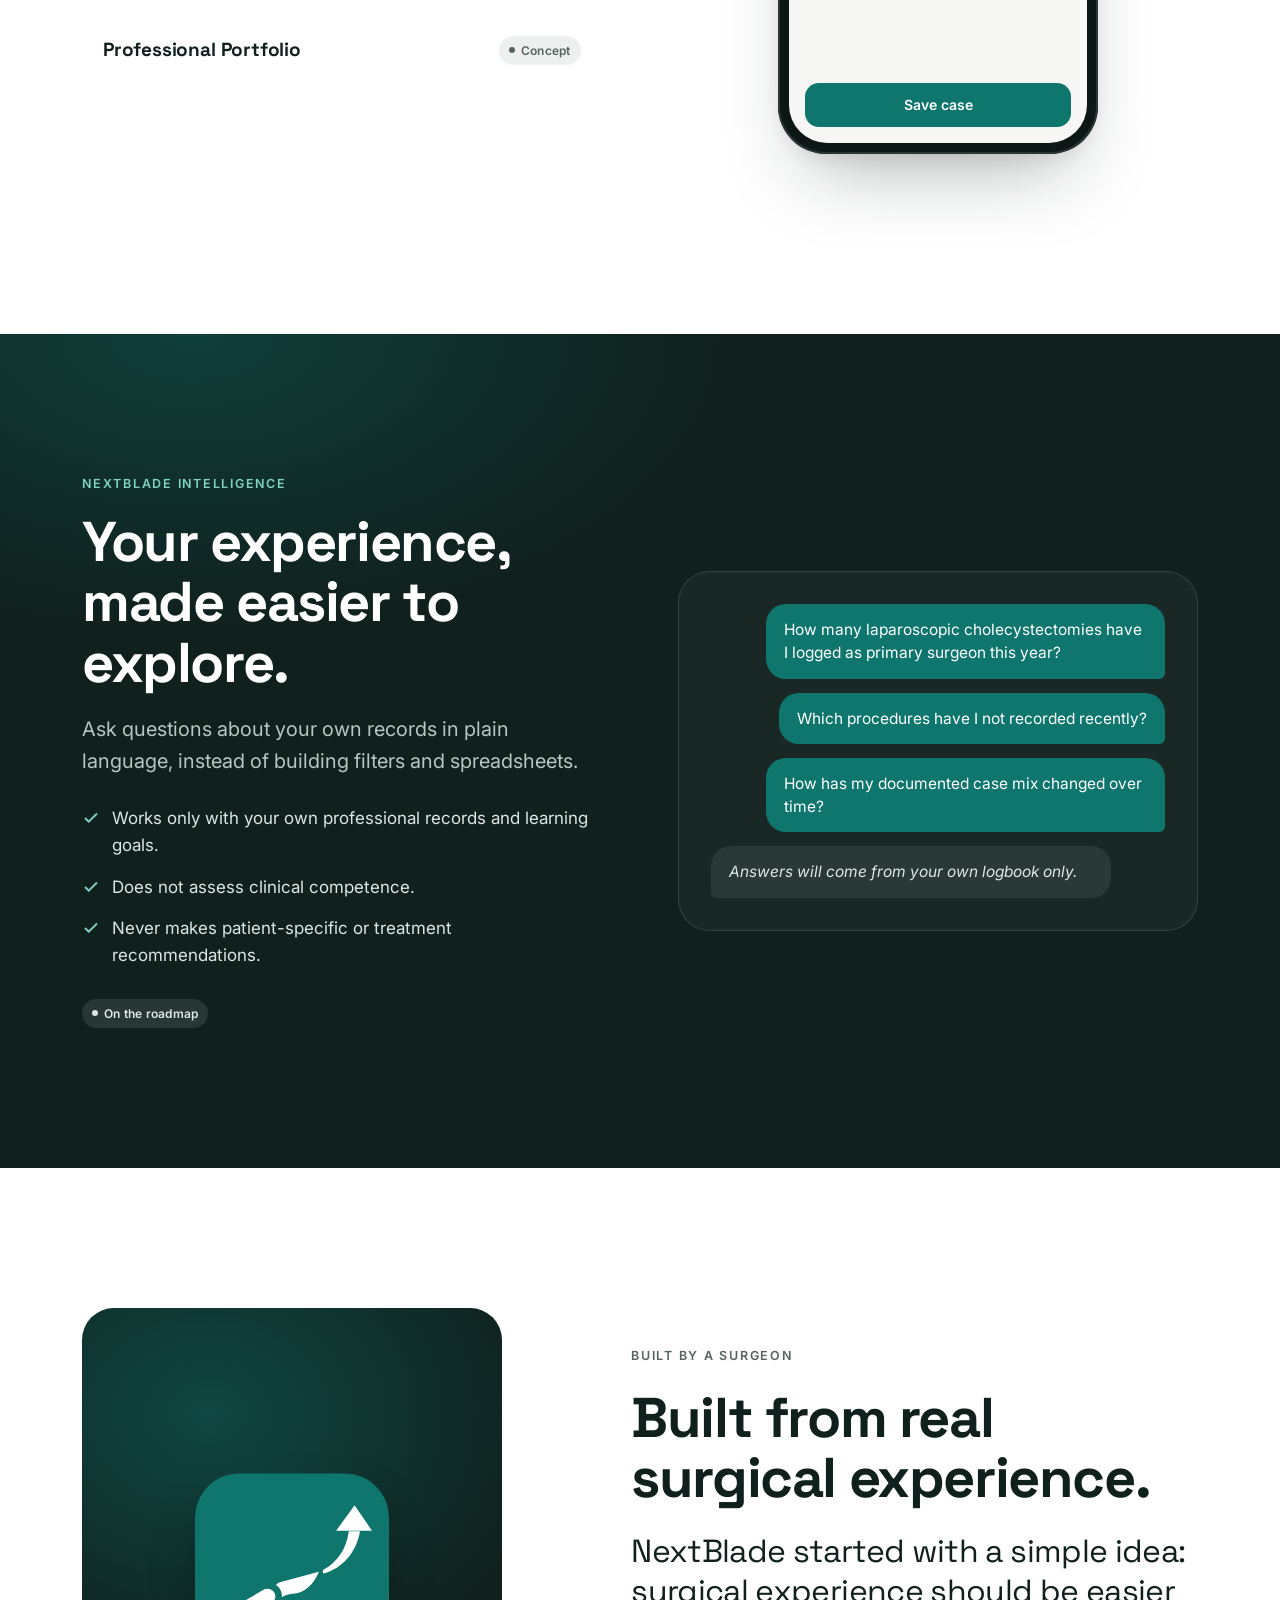
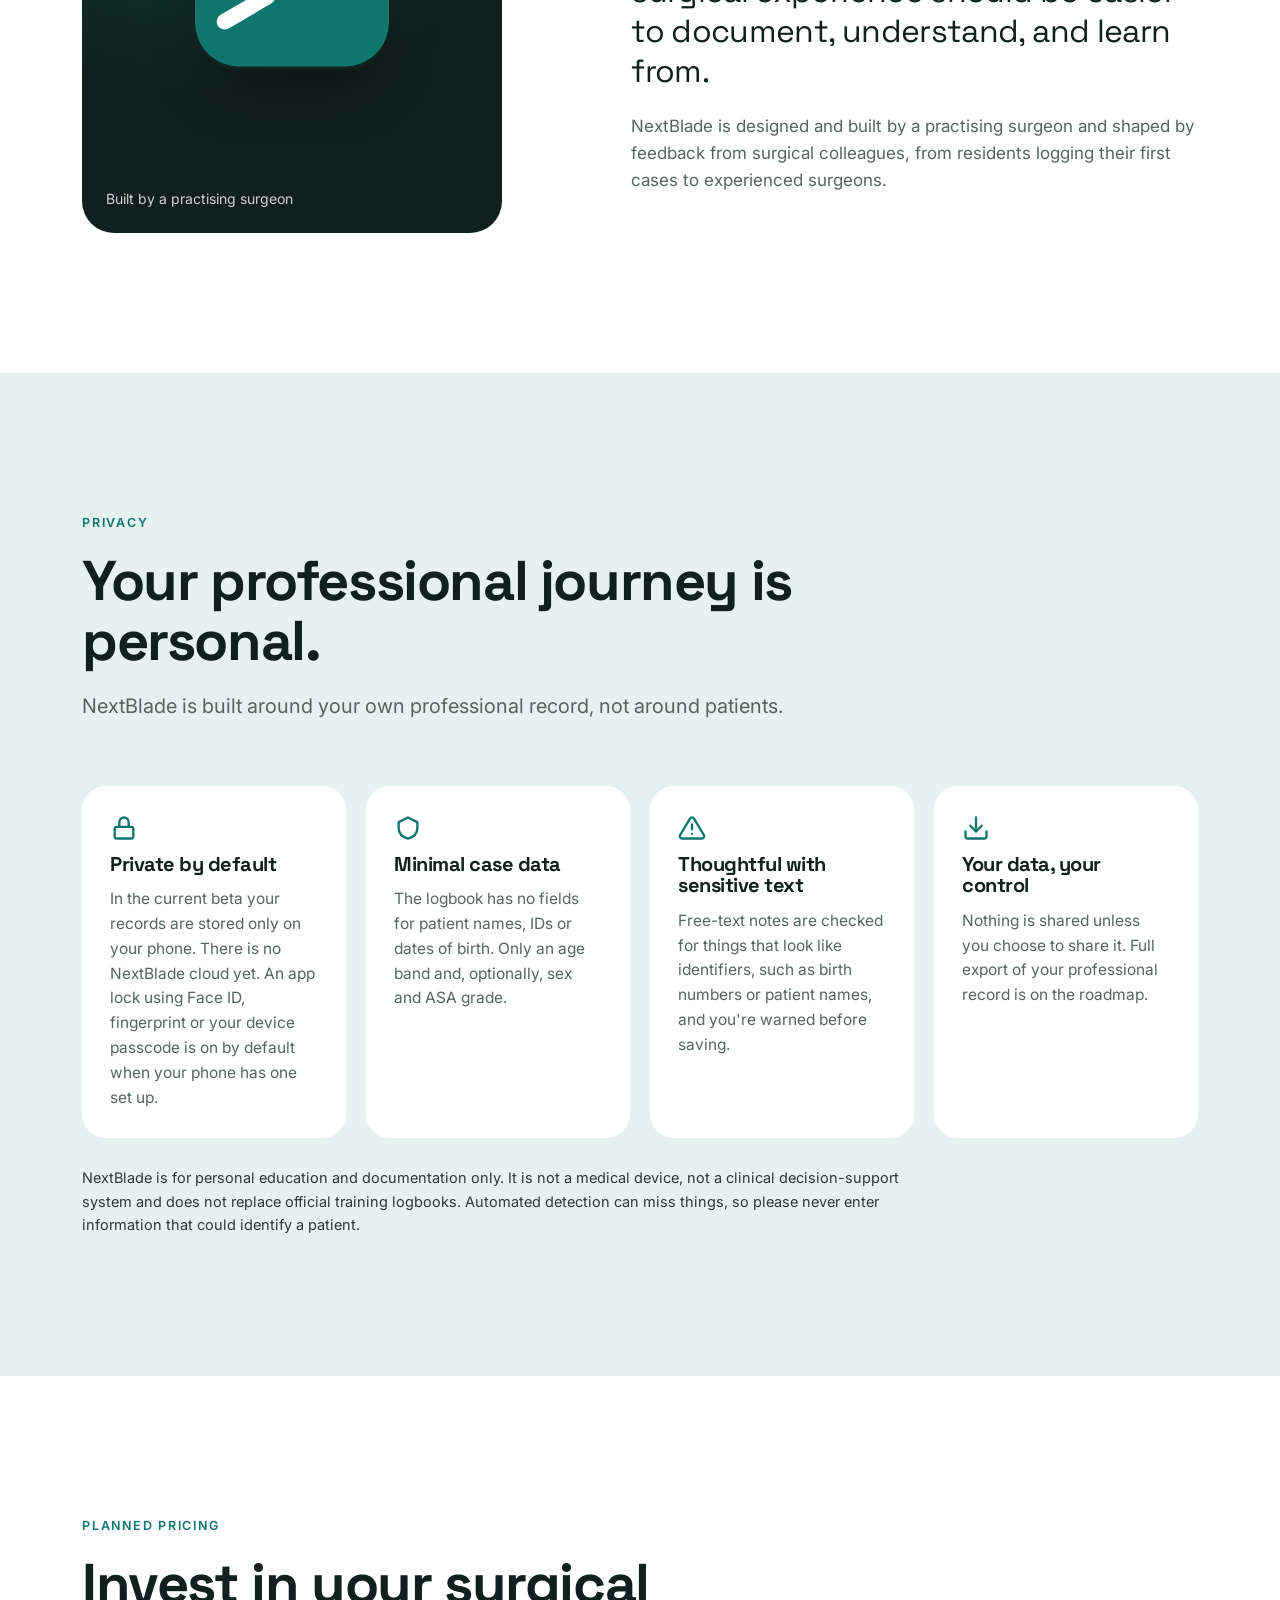
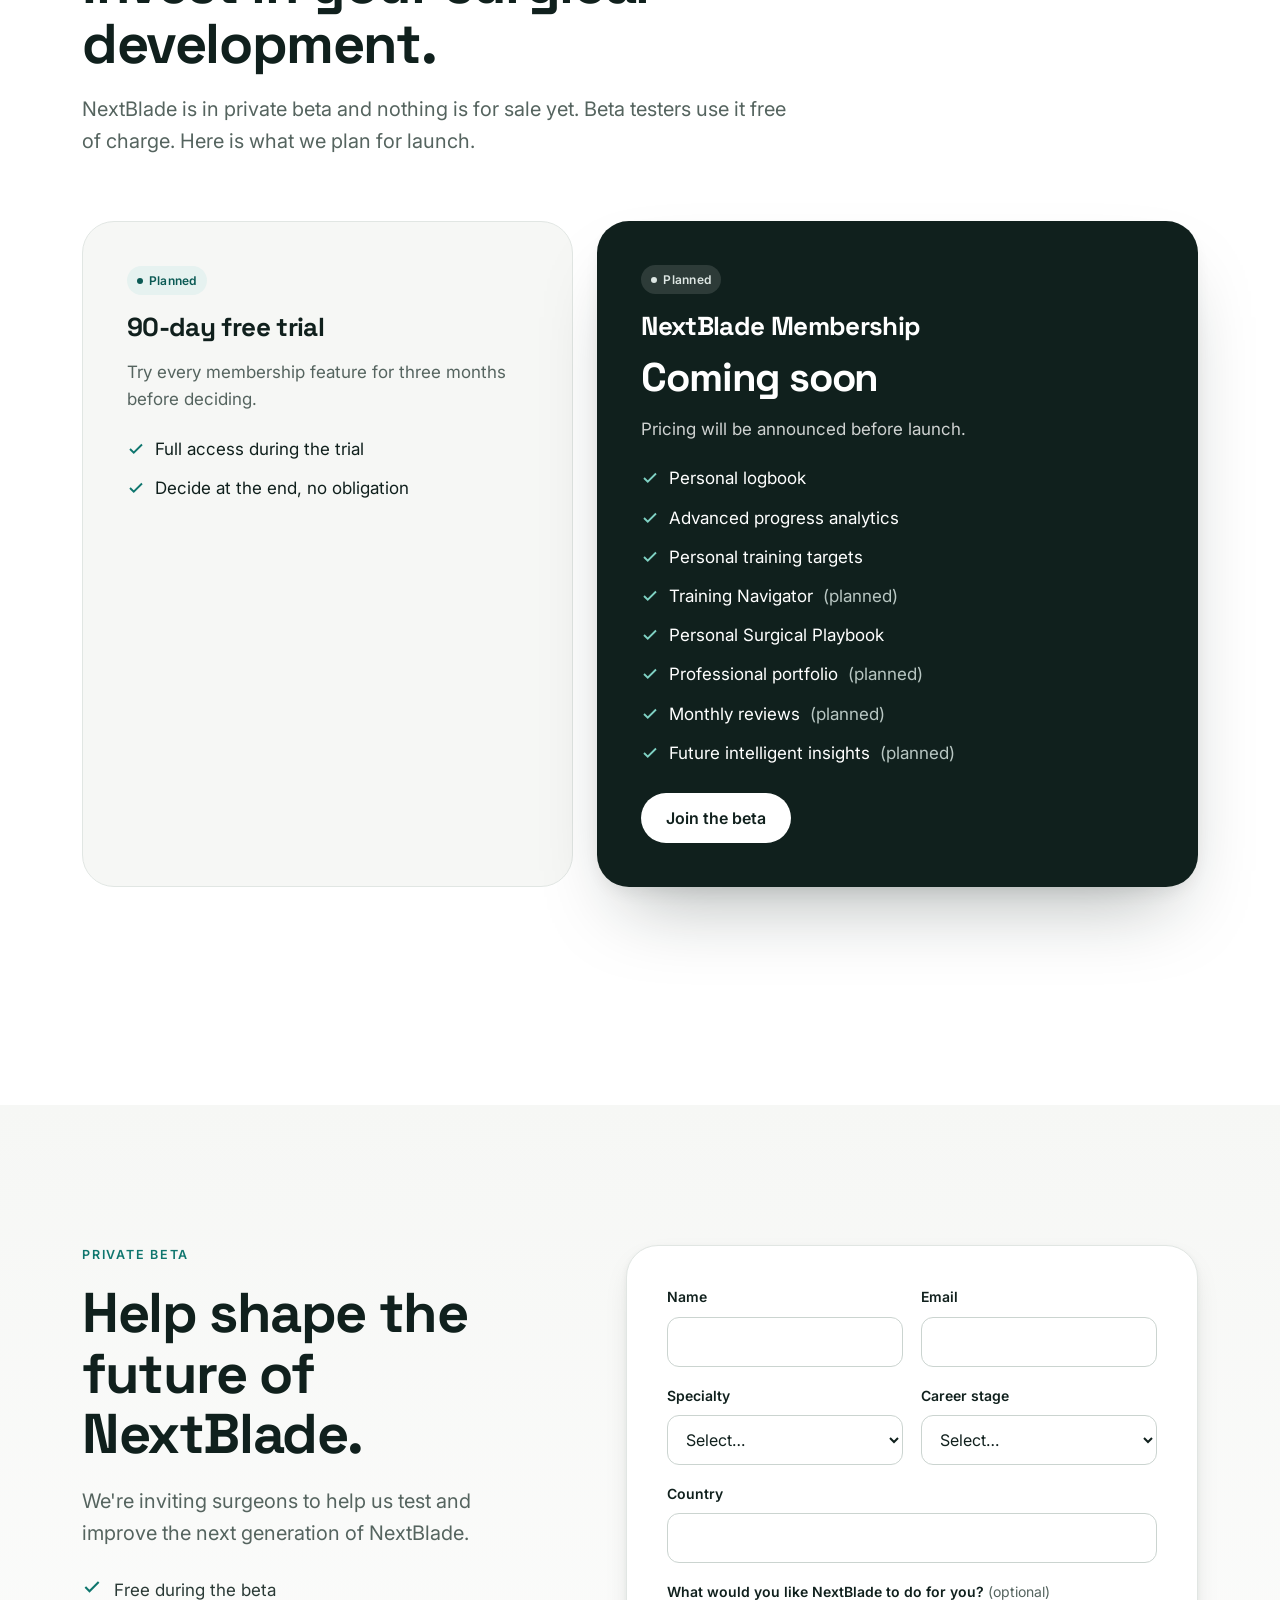
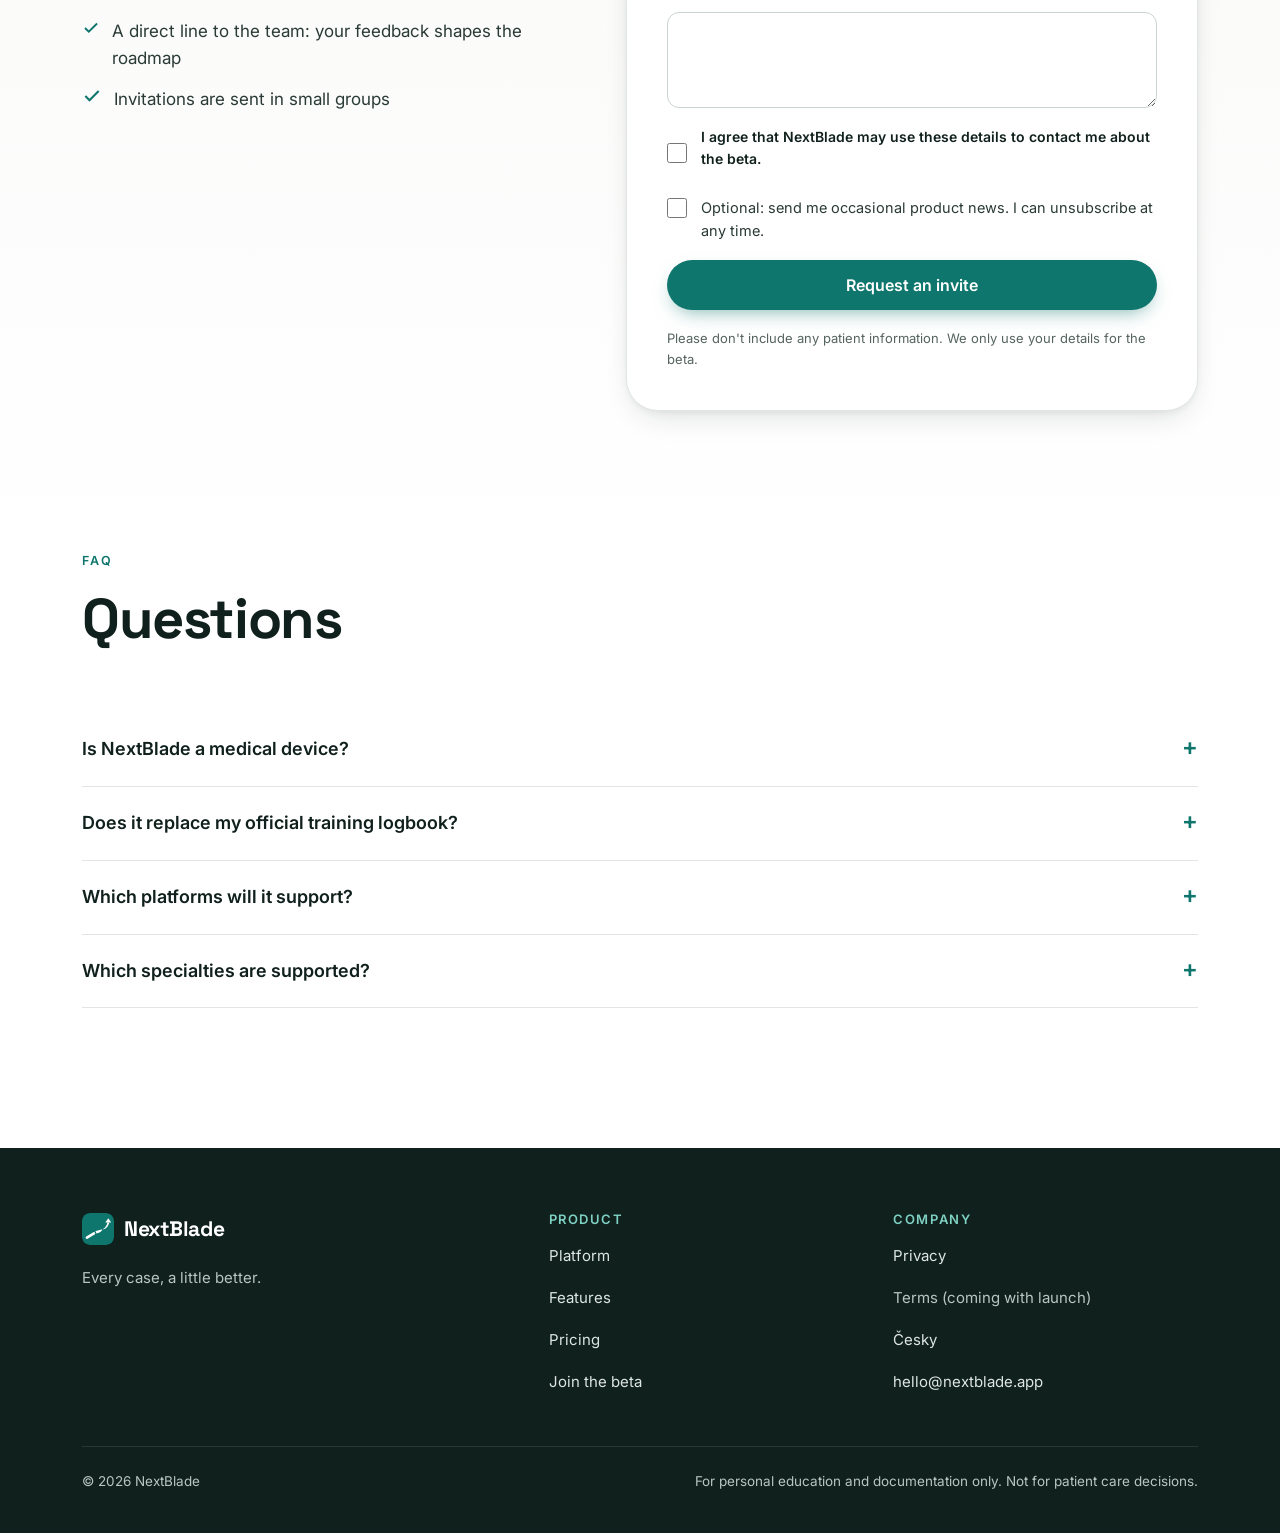
==== commit 10e17568: "Remove prices from pricing section (to be announced) Co-Authored-By: Claude Opus 5.5 <noreply@anthro" ====
--- a/index.html
+++ b/index.html
@@ -378,7 +378,7 @@
     <div class="head reveal">
       <p class="eyebrow">Planned pricing</p>
       <h2 class="h2" id="pricing-title">Invest in your surgical development.</h2>
-      <p class="lead">NextBlade is in private beta and nothing is for sale yet. Beta testers use it free of charge. This is the pricing we plan for launch.</p>
+      <p class="lead">NextBlade is in private beta and nothing is for sale yet. Beta testers use it free of charge. Here is what we plan for launch.</p>
     </div>
     <div class="price-wrap">
       <div class="price-card trial reveal">
@@ -393,8 +393,8 @@
       <div class="price-card member reveal">
         <span class="badge" style="justify-self:start;background:rgba(255,255,255,.12);color:#DDE6E3">Planned</span>
         <h3>NextBlade Membership</h3>
-        <p class="big">99 CZK <small>/ month</small></p>
-        <p class="alt">or 990 CZK / year</p>
+        <p class="big" style="font-size:clamp(30px,3.4vw,40px)">Coming soon</p>
+        <p class="alt">Pricing will be announced before launch.</p>
         <ul>
           <li><svg width="18" height="18" viewBox="0 0 24 24" fill="none" stroke="#7FD1C3" stroke-width="2.5" aria-hidden="true"><polyline points="20 6 9 17 4 12"/></svg>Personal logbook</li>
           <li><svg width="18" height="18" viewBox="0 0 24 24" fill="none" stroke="#7FD1C3" stroke-width="2.5" aria-hidden="true"><polyline points="20 6 9 17 4 12"/></svg>Advanced progress analytics</li>
@@ -409,7 +409,7 @@
       </div>
     </div>
     <div class="price-foot reveal">
-      <p>Prices and included features may change before launch.</p>
+      <p>Included features may change before launch.</p>
       <p>Before any billing starts, we'll publish a clear policy on what happens to your records if a membership ends.</p>
     </div>
   </div>
